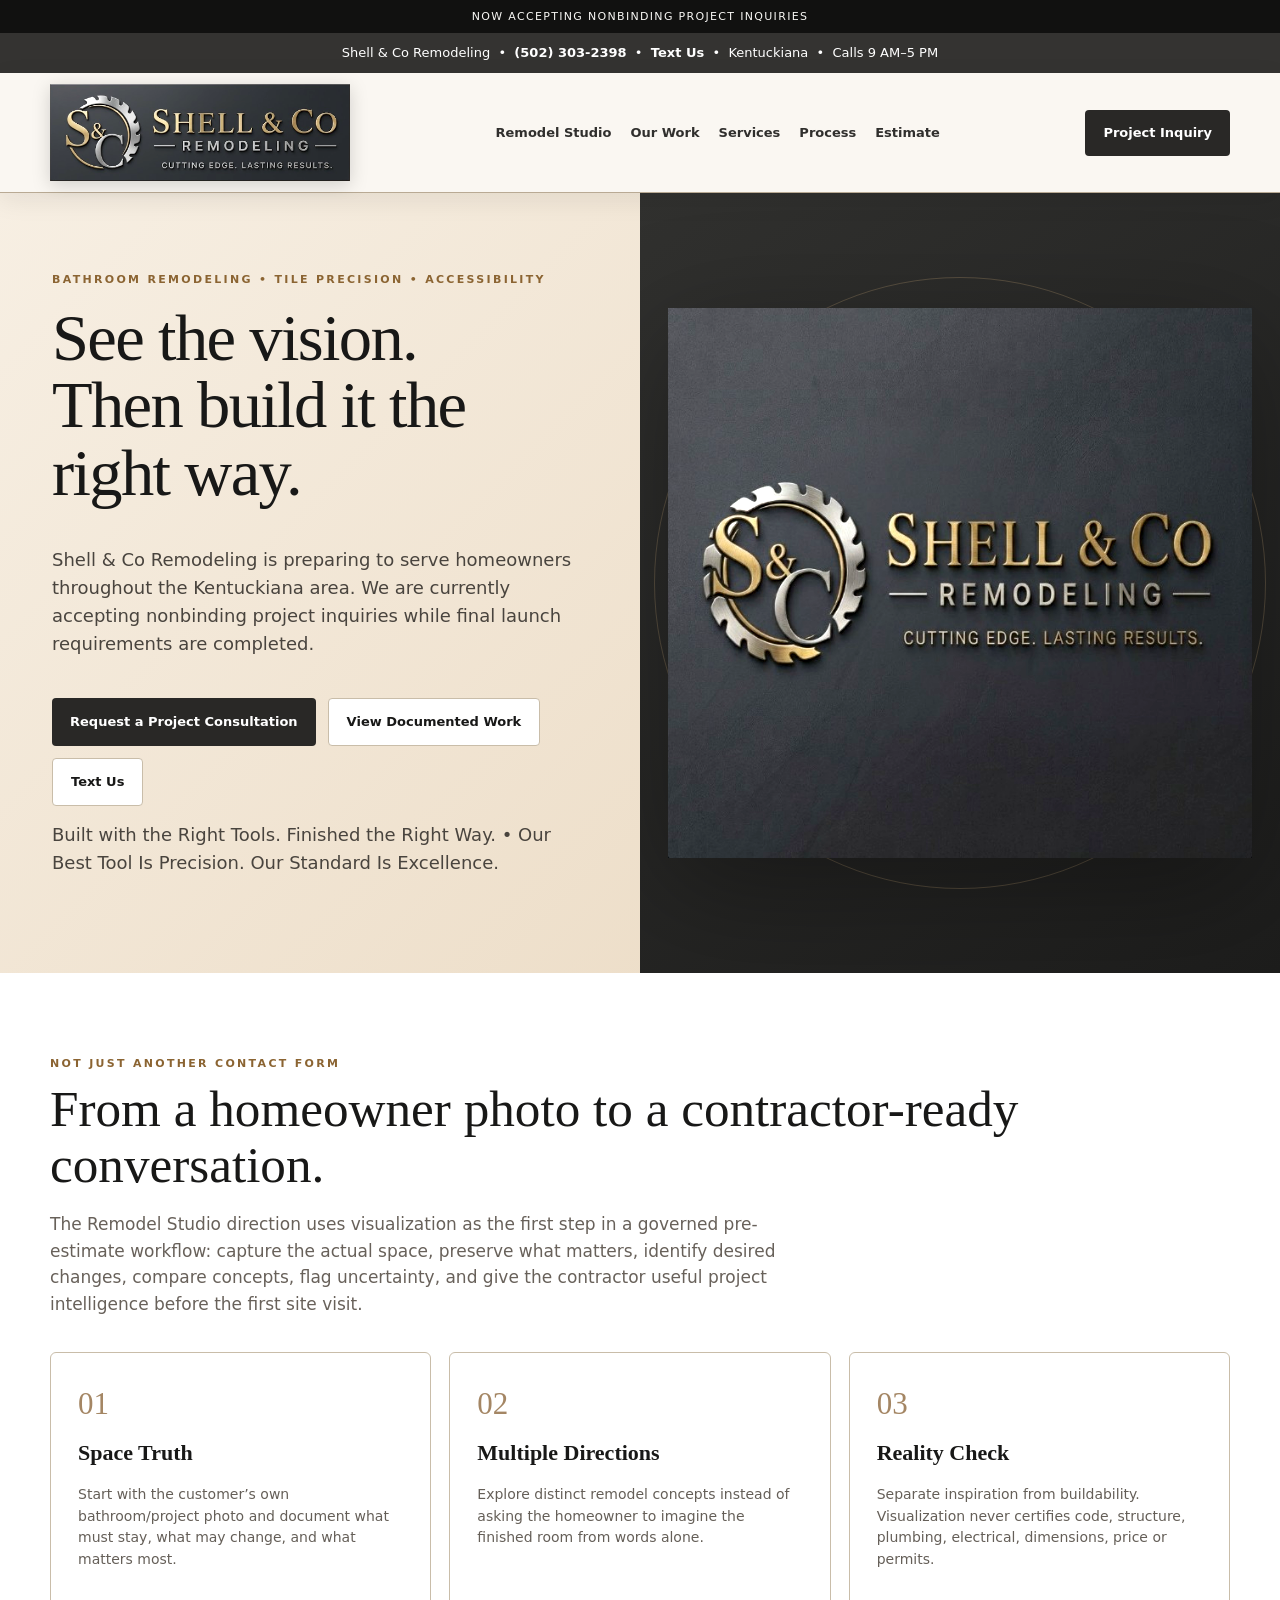
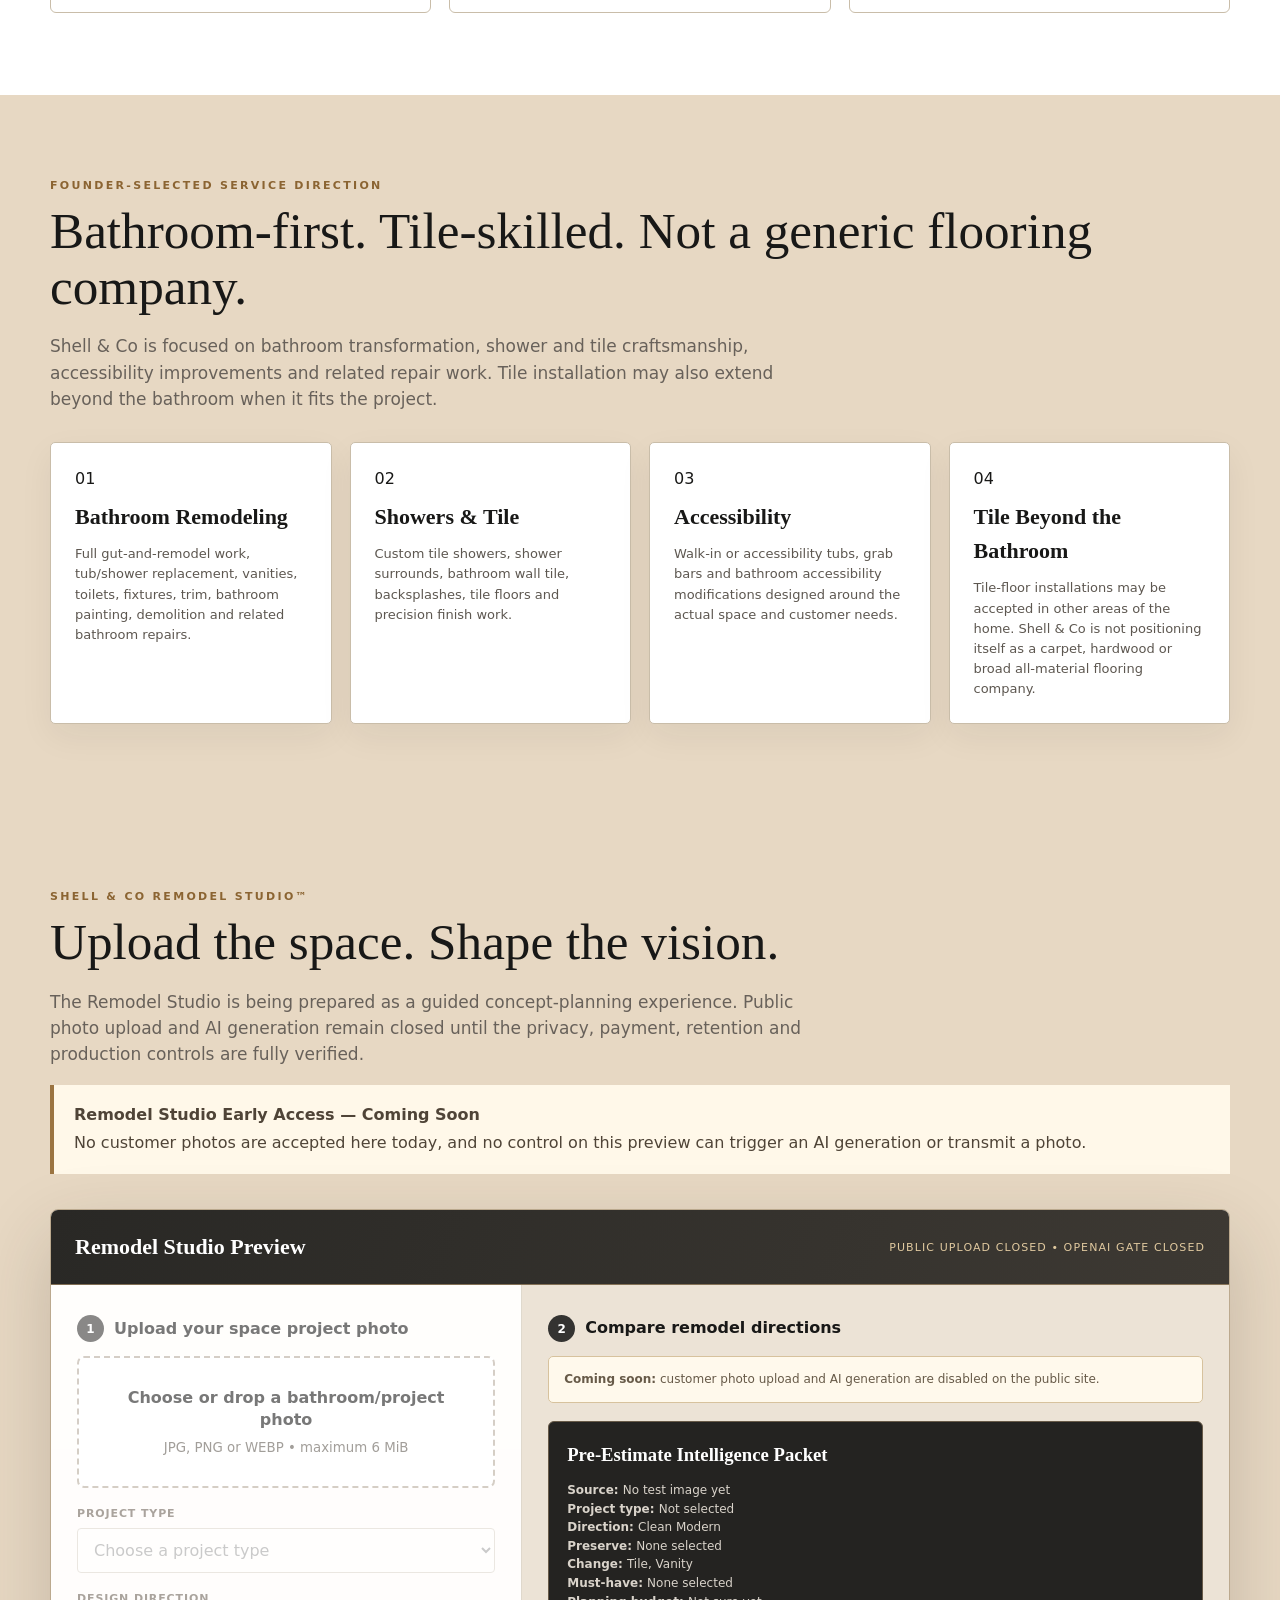
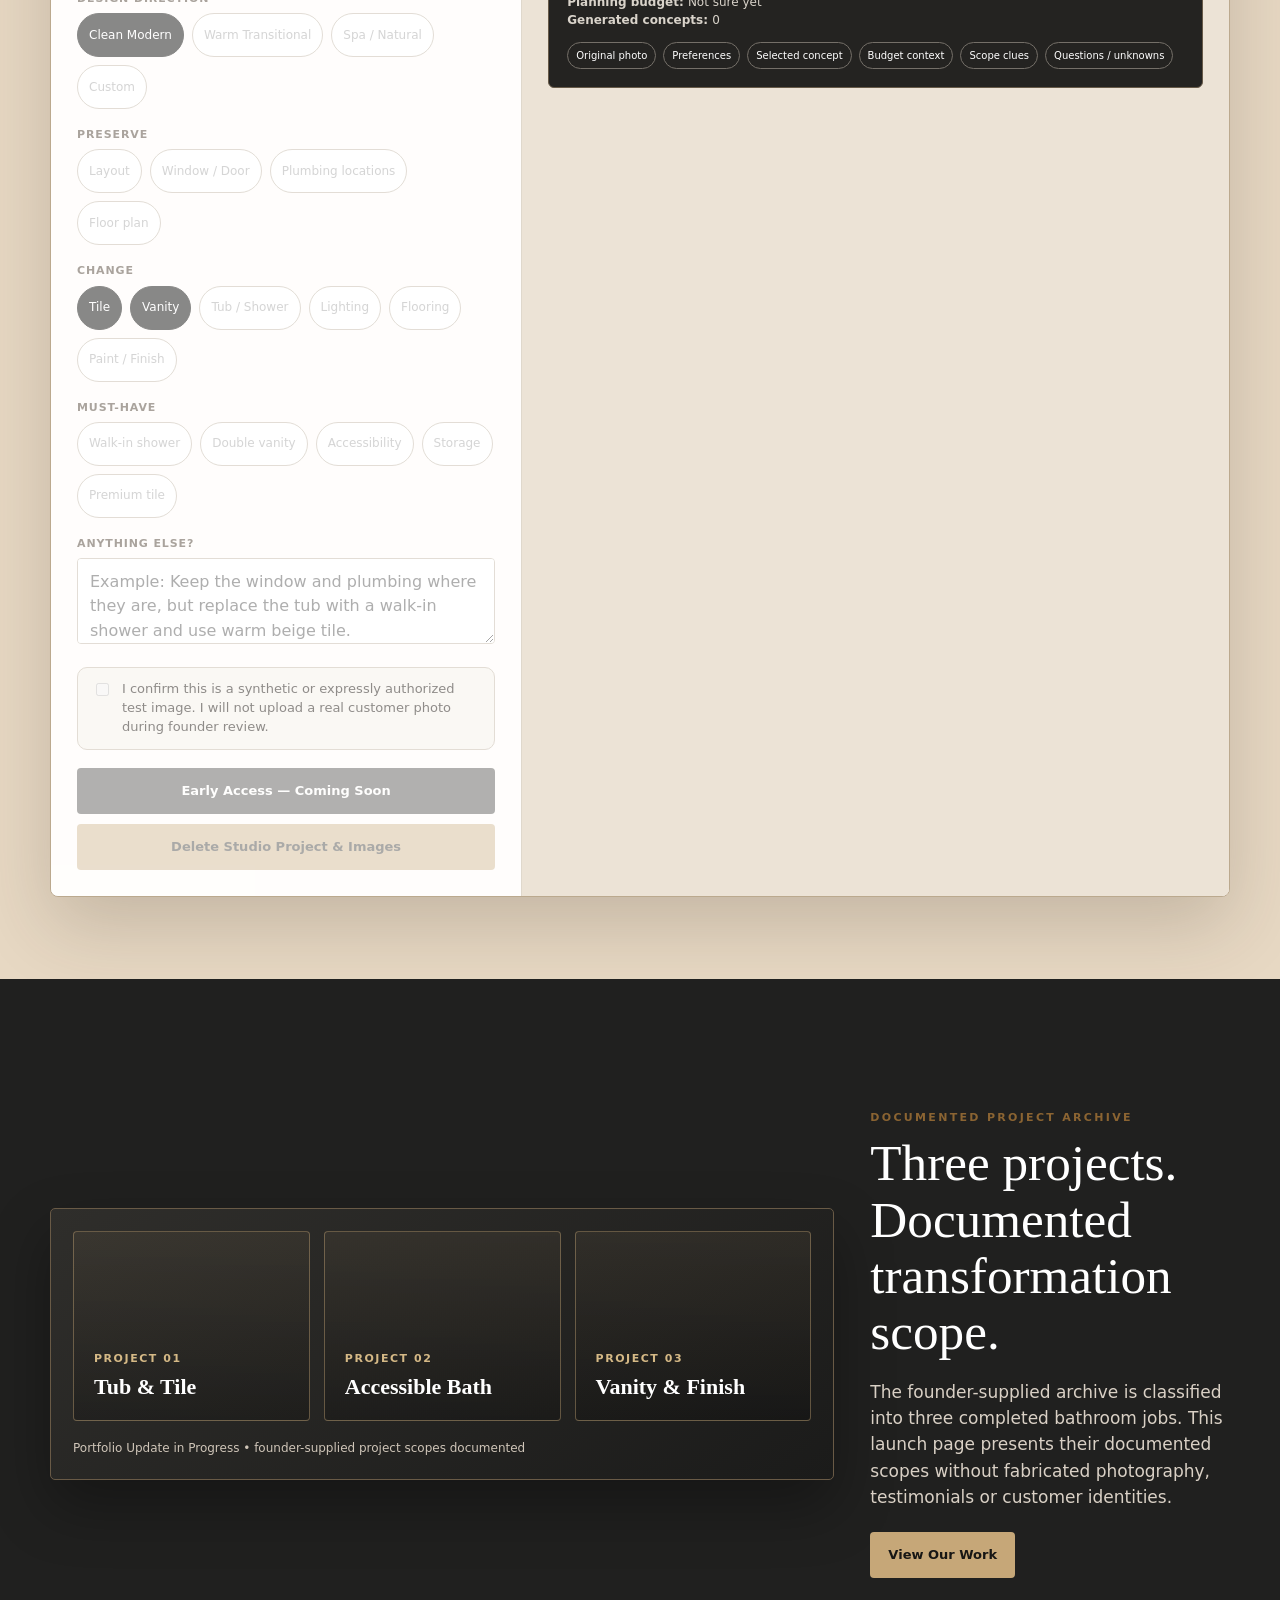
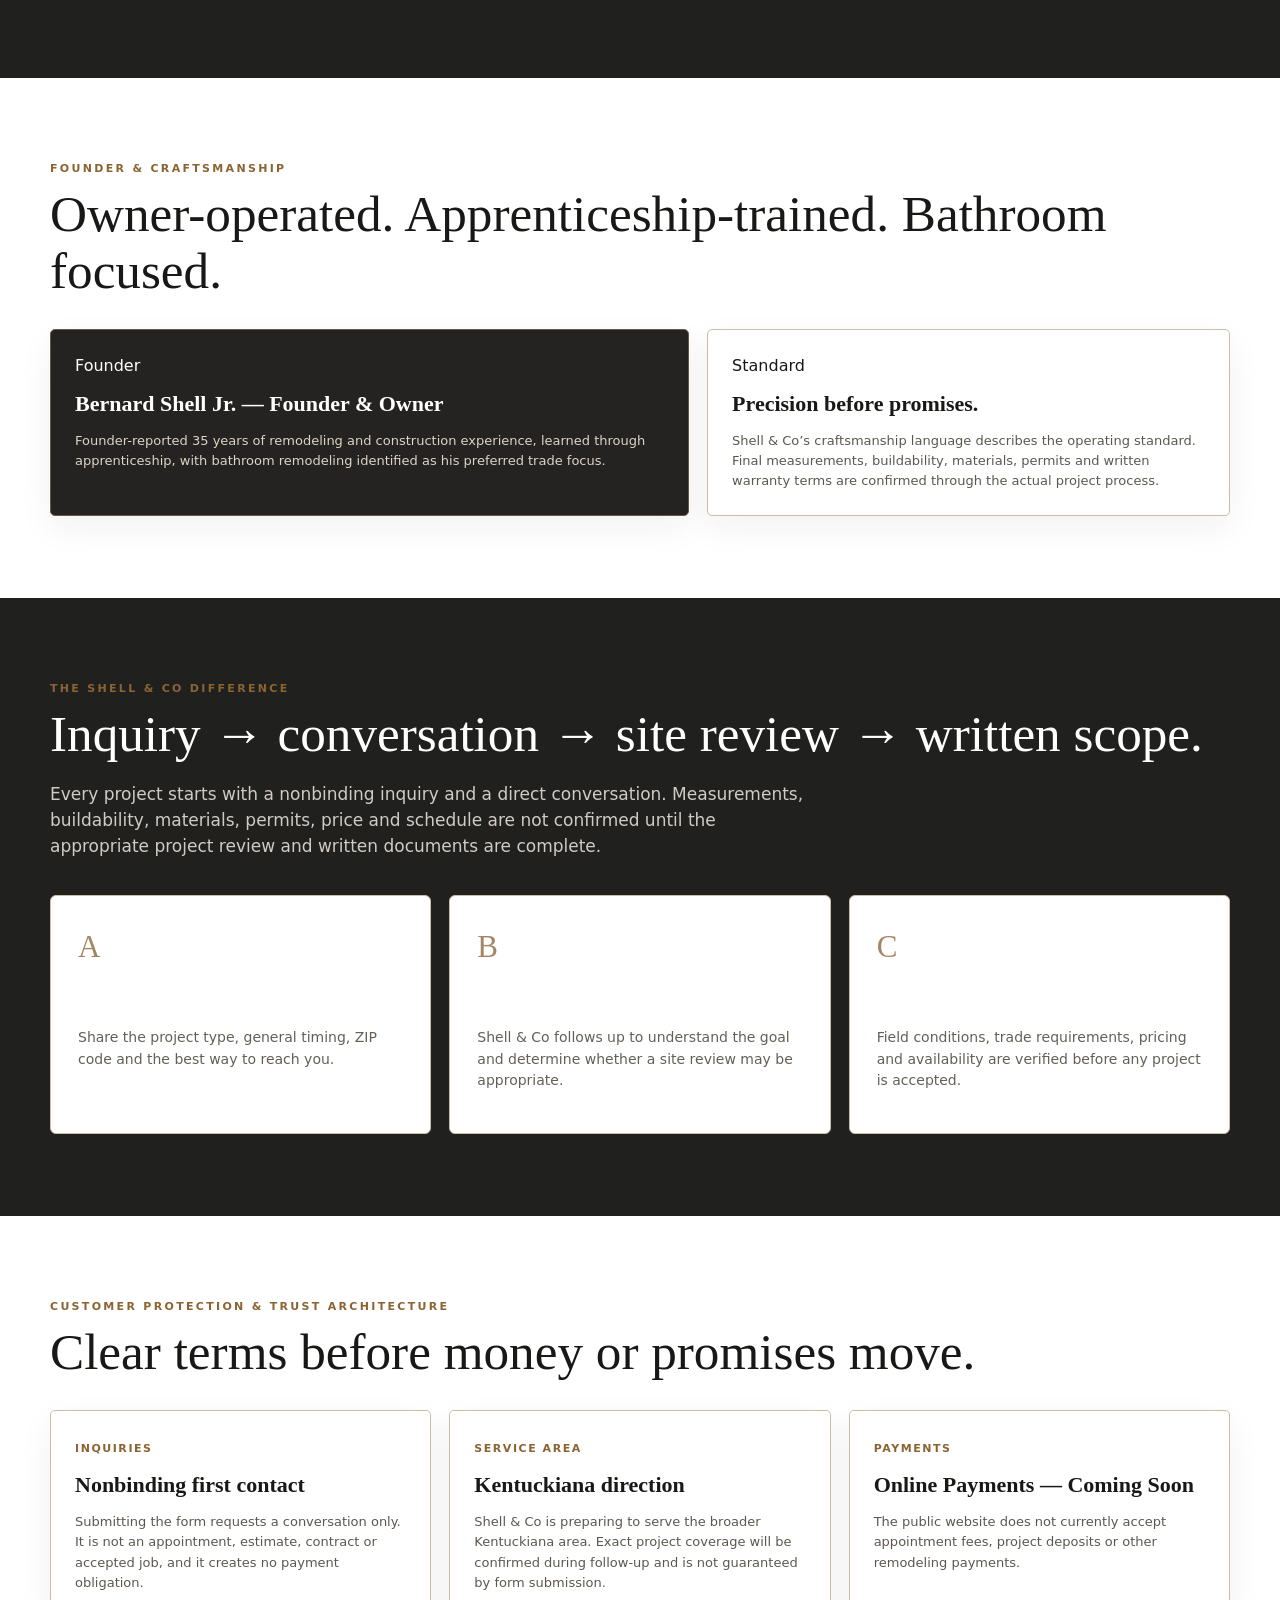
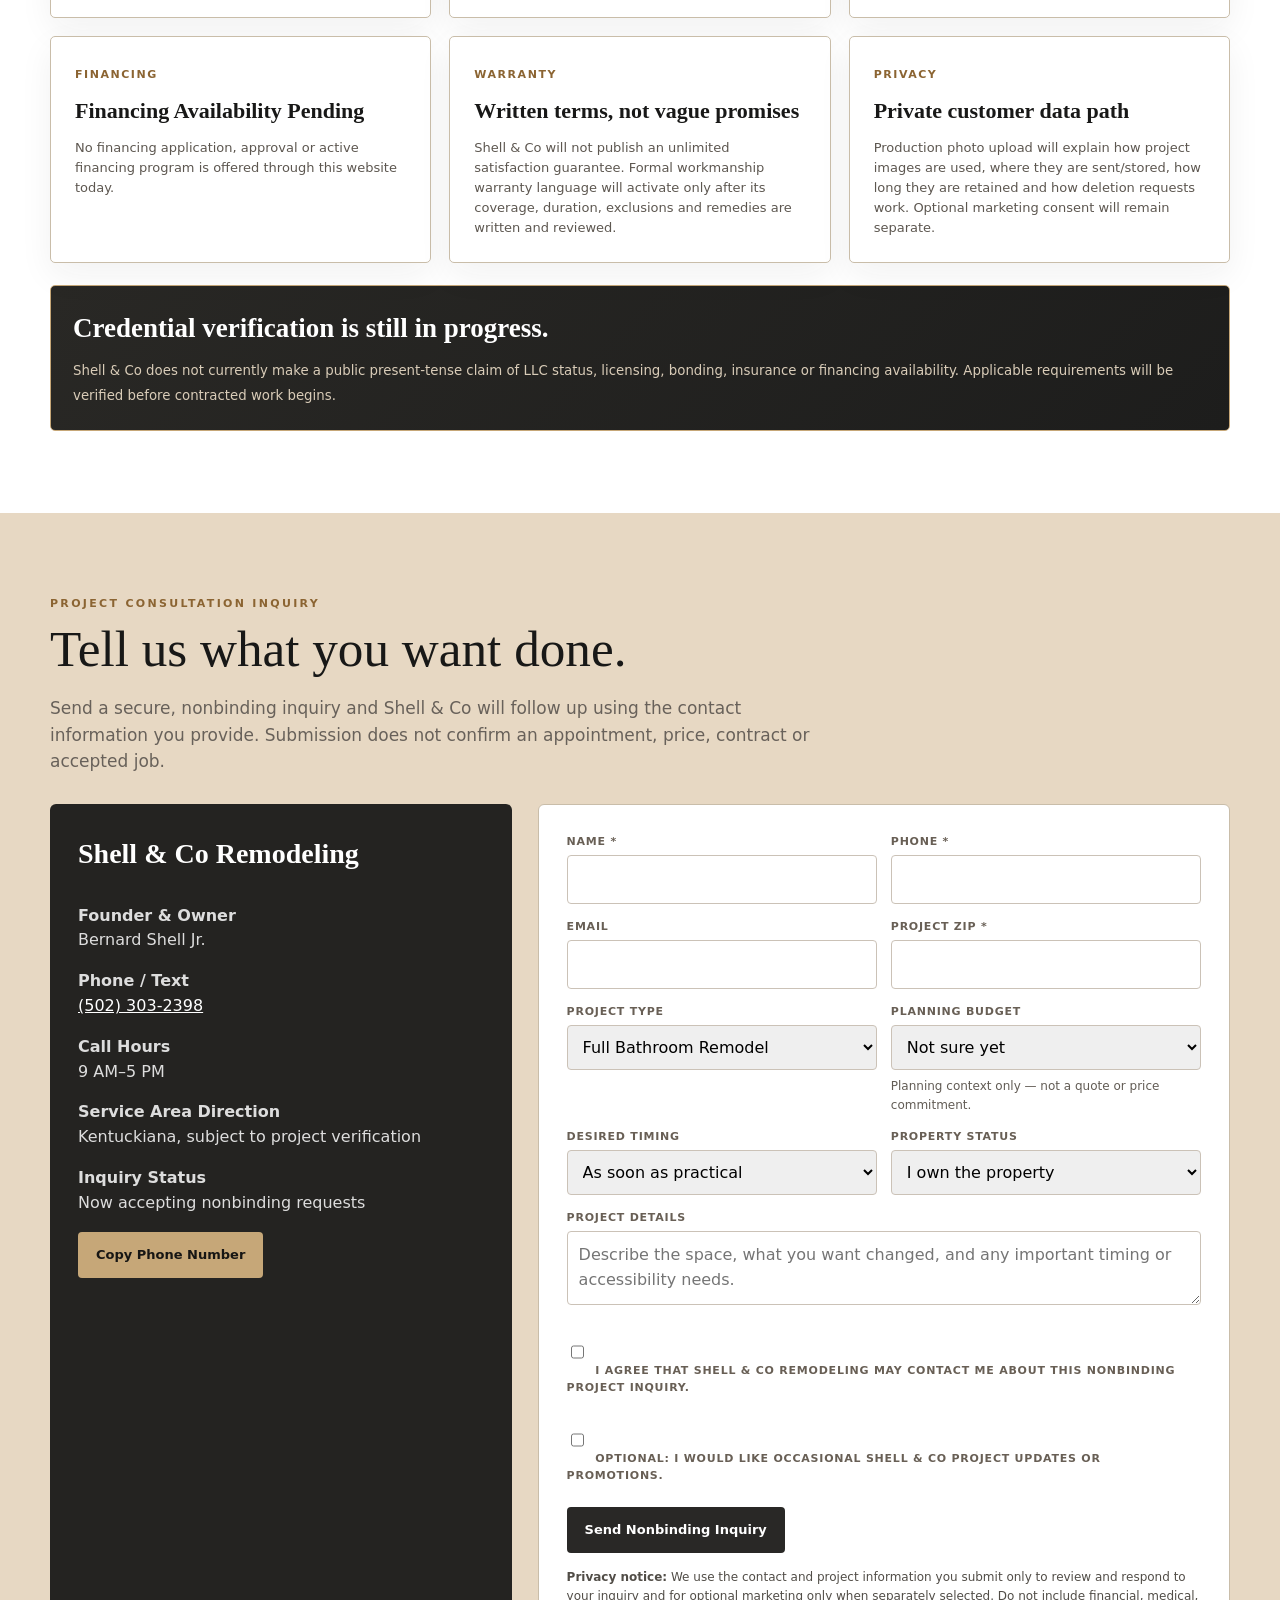
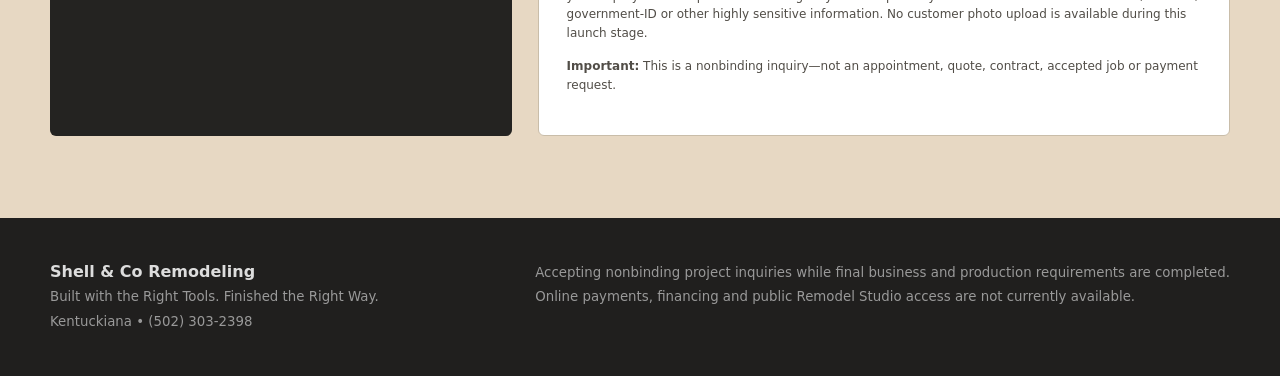
==== index.html @ 6a85eb8f "feat(brand): install founder-approved hero logo" ====
<!doctype html>
<html lang="en">
<head>
<meta charset="utf-8">
<meta name="viewport" content="width=device-width,initial-scale=1">
<title>Shell & Co Remodeling — Bathroom Remodeling, Tile & Remodel Studio</title>
<meta name="description" content="Shell & Co Remodeling is preparing to serve Kentuckiana homeowners with bathroom remodeling, showers, tile, accessibility improvements, flooring and related remodeling. Submit a nonbinding project inquiry.">
<meta name="robots" content="index,follow">
<link rel="apple-touch-icon" sizes="180x180" href="assets/brand/apple-touch-icon.png">
<link rel="icon" type="image/png" sizes="32x32" href="assets/brand/favicon-32x32.png">
<link rel="icon" type="image/png" sizes="16x16" href="assets/brand/favicon-16x16.png">
<link rel="icon" href="assets/brand/favicon.ico">
<link rel="manifest" href="site.webmanifest">
<meta name="theme-color" content="#343331">
<link rel="stylesheet" href="assets/styles.css">
<link rel="stylesheet" href="assets/qa-fixes.css?v=20260819-1">
<style>
.service-grid,.policy-grid,.proof-preview-grid,.founder-grid{display:grid;grid-template-columns:repeat(4,1fr);gap:18px;margin-top:30px}
.service-card,.policy-card,.proof-card,.founder-card{background:#fff;border:1px solid #c9bda9;border-radius:5px;padding:24px;box-shadow:0 12px 34px rgba(38,33,28,.06)}
.service-card h3,.policy-card h3,.proof-card h3,.founder-card h3{font-family:Georgia,"Times New Roman",serif;font-size:22px;margin:8px 0 10px}
.service-card p,.policy-card p,.proof-card p,.founder-card p{font-size:13px;color:#5d5750;margin:0}
.proof-preview{background:#20201f;color:#fff}
.proof-preview-grid{grid-template-columns:1.35fr .65fr;align-items:center}
.project-archive-board{display:grid;grid-template-columns:repeat(3,1fr);gap:14px;padding:22px;border-radius:5px;border:1px solid #695a46;background:linear-gradient(145deg,#2f2e2b,#1b1b1a);box-shadow:0 26px 60px rgba(0,0,0,.32)}
.archive-project{min-height:190px;display:flex;flex-direction:column;justify-content:flex-end;padding:20px;border:1px solid rgba(198,167,120,.42);border-radius:4px;background:linear-gradient(180deg,rgba(198,167,120,.08),rgba(0,0,0,.18))}
.archive-project span{font-size:11px;font-weight:800;letter-spacing:.14em;text-transform:uppercase;color:#d5b986}
.archive-project strong{font-family:Georgia,"Times New Roman",serif;font-size:22px;line-height:1.12;margin-top:8px}
.archive-status{grid-column:1/-1;margin:0;padding-top:4px;color:#cfc5b8;font-size:12px;line-height:1.5}
.proof-copy{padding:18px 0 18px 18px}
.proof-copy .lead{color:#d9d0c5}
.founder-grid{grid-template-columns:1.1fr .9fr}
.founder-card.dark-card{background:#242321;color:#fff;border-color:#665944}
.founder-card.dark-card p{color:#ddd3c6}
.policy-grid{grid-template-columns:repeat(3,1fr)}
.policy-card .policy-kicker{font-size:11px;text-transform:uppercase;letter-spacing:.14em;color:#8b6432;font-weight:800}
.launch-standard{border:1px solid #c6a778;background:linear-gradient(135deg,#292825,#1d1d1c);color:#fff;padding:22px;border-radius:5px;margin-top:22px}
.launch-standard strong{display:block;font-family:Georgia,"Times New Roman",serif;font-size:27px;margin-bottom:8px}
.launch-standard small{color:#d9ccb8}
.form-help{font-size:12px;color:#625c55;margin-top:7px;line-height:1.55}
.mobile-contact-dock{display:none}
.launch-notice{margin:0 0 24px;padding:18px 20px;border-left:4px solid #9b7441;background:#fff8e9;color:#4f4437}
.launch-notice strong{display:block;margin-bottom:4px}
.studio-shell.public-preview .controls{opacity:.58;pointer-events:none}
.studio-shell.public-preview .dropzone{cursor:not-allowed}
.studio-shell.public-preview .button{cursor:not-allowed}
.honeypot{position:absolute!important;left:-10000px!important;width:1px!important;height:1px!important;overflow:hidden!important}
.button[disabled]{opacity:.65;cursor:not-allowed;transform:none}
.mobile-menu{display:none;position:relative;margin-left:auto}
.mobile-menu summary{list-style:none;cursor:pointer;border:1px solid #9b7441;border-radius:4px;padding:10px 13px;font-size:12px;font-weight:800;text-transform:uppercase;letter-spacing:.07em}
.mobile-menu summary::-webkit-details-marker{display:none}
.mobile-menu nav{position:absolute;right:0;top:calc(100% + 10px);z-index:100;width:220px;display:grid;background:#fff;border:1px solid #b9aa94;border-radius:5px;box-shadow:0 16px 36px rgba(30,28,25,.18);padding:8px}
.mobile-menu nav a{text-decoration:none;padding:11px 12px;border-bottom:1px solid #e3dbd0;font-size:13px;font-weight:700}
.mobile-menu nav a:last-child{border-bottom:0;background:#292826;color:#fff}
@media(max-width:980px){.service-grid{grid-template-columns:repeat(2,1fr)}.policy-grid{grid-template-columns:1fr}.proof-preview-grid,.founder-grid{grid-template-columns:1fr}.proof-copy{padding-left:0}}
@media(max-width:920px){.mobile-menu{display:block}}
@media(max-width:560px){.service-grid,.project-archive-board{grid-template-columns:1fr}.archive-project{min-height:130px}.mobile-contact-dock{position:fixed;z-index:1000;display:grid;grid-template-columns:repeat(3,1fr);left:0;right:0;bottom:0;background:#181817;border-top:1px solid #c6a778;padding:7px}.mobile-contact-dock a{color:#fff;text-decoration:none;text-align:center;font-size:11px;font-weight:800;text-transform:uppercase;letter-spacing:.08em;padding:11px 5px;border-right:1px solid #4d4943}.mobile-contact-dock a:last-child{border-right:0;background:#c6a778;color:#181817}.footer{padding-bottom:78px}}
</style>
</head>
<body>
<div class="prototype-bar">Now Accepting Nonbinding Project Inquiries</div>
<div class="contact-bar">Shell &amp; Co Remodeling &nbsp;•&nbsp; <a href="tel:+15023032398">(502) 303-2398</a> &nbsp;•&nbsp; <a href="sms:+15023032398">Text Us</a> &nbsp;•&nbsp; Kentuckiana &nbsp;•&nbsp; Calls 9 AM–5 PM</div>
<header class="site-header"><div class="wrap nav">
<a class="brand" href="#top"><img class="brand-logo brand-logo-horizontal" src="assets/brand/shellco-nav-header.png" alt="Shell & Co Remodeling — Cutting Edge. Lasting Results."></a>
<nav class="nav-links" aria-label="Primary"><a href="#studio">Remodel Studio</a><a href="our-work.html">Our Work</a><a href="#services">Services</a><a href="#process">Process</a><a href="#estimate">Estimate</a></nav>
<details class="mobile-menu"><summary>Menu</summary><nav aria-label="Mobile primary"><a href="#services">Services</a><a href="our-work.html">Our Work</a><a href="#process">Process</a><a href="#studio">Studio — Coming Soon</a><a href="#estimate">Project Inquiry</a></nav></details>
<a class="button" href="#estimate">Project Inquiry</a>
</div></header>
<main id="top">
<section class="hero"><div class="hero-copy">
<div class="eyebrow">Bathroom Remodeling • Tile Precision • Accessibility</div>
<h1>See the vision.<br>Then build it the right way.</h1>
<p>Shell &amp; Co Remodeling is preparing to serve homeowners throughout the Kentuckiana area. We are currently accepting nonbinding project inquiries while final launch requirements are completed.</p>
<div class="hero-actions"><a class="button" href="#estimate">Request a Project Consultation</a><a class="button light" href="our-work.html">View Documented Work</a><a class="button light" href="sms:+15023032398">Text Us</a></div>
<p class="research-note">Built with the Right Tools. Finished the Right Way. • Our Best Tool Is Precision. Our Standard Is Excellence.</p>
</div><div class="hero-visual" aria-hidden="true"><img class="hero-brand-mark" src="assets/brand/shellco-hero-logo.jpg" alt=""></div></section>

<section class="section white" id="difference"><div class="wrap">
<div class="eyebrow">Not Just Another Contact Form</div><h2>From a homeowner photo to a contractor-ready conversation.</h2>
<p class="lead">The Remodel Studio direction uses visualization as the first step in a governed pre-estimate workflow: capture the actual space, preserve what matters, identify desired changes, compare concepts, flag uncertainty, and give the contractor useful project intelligence before the first site visit.</p>
<div class="feature-grid">
<article class="feature"><span class="num">01</span><h3>Space Truth</h3><p>Start with the customer’s own bathroom/project photo and document what must stay, what may change, and what matters most.</p></article>
<article class="feature"><span class="num">02</span><h3>Multiple Directions</h3><p>Explore distinct remodel concepts instead of asking the homeowner to imagine the finished room from words alone.</p></article>
<article class="feature"><span class="num">03</span><h3>Reality Check</h3><p>Separate inspiration from buildability. Visualization never certifies code, structure, plumbing, electrical, dimensions, price or permits.</p></article>
</div>
</div></section>

<section class="section sand" id="services"><div class="wrap">
<div class="eyebrow">Founder-Selected Service Direction</div><h2>Bathroom-first. Tile-skilled. Not a generic flooring company.</h2>
<p class="lead">Shell &amp; Co is focused on bathroom transformation, shower and tile craftsmanship, accessibility improvements and related repair work. Tile installation may also extend beyond the bathroom when it fits the project.</p>
<div class="service-grid">
<article class="service-card"><span class="num">01</span><h3>Bathroom Remodeling</h3><p>Full gut-and-remodel work, tub/shower replacement, vanities, toilets, fixtures, trim, bathroom painting, demolition and related bathroom repairs.</p></article>
<article class="service-card"><span class="num">02</span><h3>Showers &amp; Tile</h3><p>Custom tile showers, shower surrounds, bathroom wall tile, backsplashes, tile floors and precision finish work.</p></article>
<article class="service-card"><span class="num">03</span><h3>Accessibility</h3><p>Walk-in or accessibility tubs, grab bars and bathroom accessibility modifications designed around the actual space and customer needs.</p></article>
<article class="service-card"><span class="num">04</span><h3>Tile Beyond the Bathroom</h3><p>Tile-floor installations may be accepted in other areas of the home. Shell &amp; Co is not positioning itself as a carpet, hardwood or broad all-material flooring company.</p></article>
</div>
</div></section>

<section class="section sand" id="studio"><div class="wrap">
<div class="eyebrow">Shell &amp; Co Remodel Studio™</div><h2>Upload the space. Shape the vision.</h2>
<p class="lead">The Remodel Studio is being prepared as a guided concept-planning experience. Public photo upload and AI generation remain closed until the privacy, payment, retention and production controls are fully verified.</p>
<div class="launch-notice"><strong>Remodel Studio Early Access — Coming Soon</strong>No customer photos are accepted here today, and no control on this preview can trigger an AI generation or transmit a photo.</div>
<div class="studio-shell public-preview" aria-label="Remodel Studio coming-soon preview">
<div class="studio-head"><strong>Remodel Studio Preview</strong><span>Public upload closed • OpenAI gate closed</span></div>
<div class="studio-grid">
<div class="controls">
<div class="studio-upload-step">
<div class="step-label"><i>1</i><span>Upload your space project photo</span></div>
<label class="dropzone" id="dropzone" for="spacePhoto">
<strong>Choose or drop a bathroom/project photo</strong>
<small id="photoLabel">JPG, PNG or WEBP • maximum 6 MiB</small>
<input id="spacePhoto" type="file" accept="image/jpeg,image/png,image/webp">
<img class="preview-image" id="photoPreview" alt="Customer uploaded room preview">
</label>
</div>
<div class="field"><label for="roomType">Project type</label><select id="roomType"><option value="">Choose a project type</option><option>Full Bathroom Remodel</option><option>Shower / Tub Area</option><option>Accessible Bathroom</option><option>Bathroom Tile / Finish Work</option><option>Tile Flooring Outside Bathroom</option></select></div>
<div class="field"><label>Design direction</label><div class="chips"><button type="button" class="chip active" data-style="Clean Modern">Clean Modern</button><button type="button" class="chip" data-style="Warm Transitional">Warm Transitional</button><button type="button" class="chip" data-style="Spa / Natural">Spa / Natural</button><button type="button" class="chip" data-style="Custom">Custom</button></div></div>
<div class="field"><label>Preserve</label><div class="chips"><button type="button" class="chip" data-group="preserve" data-value="Layout">Layout</button><button type="button" class="chip" data-group="preserve" data-value="Window / Door">Window / Door</button><button type="button" class="chip" data-group="preserve" data-value="Plumbing locations">Plumbing locations</button><button type="button" class="chip" data-group="preserve" data-value="Floor plan">Floor plan</button></div></div>
<div class="field"><label>Change</label><div class="chips"><button type="button" class="chip active" data-group="change" data-value="Tile">Tile</button><button type="button" class="chip active" data-group="change" data-value="Vanity">Vanity</button><button type="button" class="chip" data-group="change" data-value="Tub / Shower">Tub / Shower</button><button type="button" class="chip" data-group="change" data-value="Lighting">Lighting</button><button type="button" class="chip" data-group="change" data-value="Flooring">Flooring</button><button type="button" class="chip" data-group="change" data-value="Paint / Finish">Paint / Finish</button></div></div>
<div class="field"><label>Must-have</label><div class="chips"><button type="button" class="chip" data-group="must" data-value="Walk-in shower">Walk-in shower</button><button type="button" class="chip" data-group="must" data-value="Double vanity">Double vanity</button><button type="button" class="chip" data-group="must" data-value="Accessibility">Accessibility</button><button type="button" class="chip" data-group="must" data-value="Storage">Storage</button><button type="button" class="chip" data-group="must" data-value="Premium tile">Premium tile</button></div></div>
<div class="field"><label for="vision">Anything else?</label><textarea id="vision" placeholder="Example: Keep the window and plumbing where they are, but replace the tub with a walk-in shower and use warm beige tile."></textarea></div>
<label class="studio-consent"><input id="syntheticConsent" type="checkbox"> <span>I confirm this is a synthetic or expressly authorized test image. I will not upload a real customer photo during founder review.</span></label>
<button class="button" id="generateBtn" type="button" style="width:100%;margin-top:18px" disabled>Early Access — Coming Soon</button>
<button class="button beige" id="deleteStudioBtn" type="button" style="width:100%;margin-top:10px" hidden>Delete Studio Project &amp; Images</button>
</div>
<div class="output">
<div class="step-label"><i>2</i> Compare remodel directions</div>
<div class="notice" id="generationStatus" role="status" aria-live="polite"><strong>Coming soon:</strong> customer photo upload and AI generation are disabled on the public site.</div>
<div id="concepts" hidden>
<div class="concept-grid">
<article class="concept" data-name="Concept A — Clean Modern"><button class="concept-select" type="button">Select</button><div class="concept-art"><span>Concept A — waiting</span></div><div class="concept-copy"><strong>Clean Modern</strong><p>High-contrast fixtures, clean geometry, simplified surfaces.</p></div></article>
<article class="concept" data-name="Concept B — Warm Transitional"><button class="concept-select" type="button">Select</button><div class="concept-art" style="background:linear-gradient(145deg,#b8a58d,#f6f0e6 48%,#77716b)"><span>Concept B — waiting</span></div><div class="concept-copy"><strong>Warm Transitional</strong><p>Balanced traditional and modern details with warmer finishes.</p></div></article>
<article class="concept" data-name="Concept C — Spa Natural"><button class="concept-select" type="button">Select</button><div class="concept-art" style="background:linear-gradient(145deg,#96a092,#e9e3d7 48%,#a88f70)"><span>Concept C — waiting</span></div><div class="concept-copy"><strong>Spa / Natural</strong><p>Soft neutrals, organic textures and a calmer visual direction.</p></div></article>
<article class="concept" data-name="Concept D — Custom Direction"><button class="concept-select" type="button">Select</button><div class="concept-art" style="background:linear-gradient(145deg,#9a9892,#e2d2bd 48%,#4b4946)"><span>Concept D — waiting</span></div><div class="concept-copy"><strong>Custom Direction</strong><p>Compiled from the homeowner’s written goals and must-have selections.</p></div></article>
</div></div>
<div class="packet"><h3>Pre-Estimate Intelligence Packet</h3><p id="packetText"></p><div class="packet-tags"><span>Original photo</span><span>Preferences</span><span>Selected concept</span><span>Budget context</span><span>Scope clues</span><span>Questions / unknowns</span></div></div>
<div id="reviewPanel" hidden><div class="step-label" style="margin-top:20px"><i>3</i> Contractor buildability review</div><p style="font-size:13px;color:#625c55">The selected concept is routed for human technical review. It remains conceptual and never becomes a construction promise, quote, permit approval or final design.</p><div class="review-status"><span class="status green">GREEN — appears feasible pending field verification</span><span class="status yellow">YELLOW — needs measurement / trade / code review</span><span class="status red">RED — likely impractical as shown</span></div></div>
</div></div></div>
</div></section>

<section class="section proof-preview"><div class="wrap"><div class="proof-preview-grid"><div class="project-archive-board" aria-label="Three documented bathroom remodeling projects"><article class="archive-project"><span>Project 01</span><strong>Tub &amp; Tile</strong></article><article class="archive-project"><span>Project 02</span><strong>Accessible Bath</strong></article><article class="archive-project"><span>Project 03</span><strong>Vanity &amp; Finish</strong></article><p class="archive-status">Portfolio Update in Progress • founder-supplied project scopes documented</p></div><div class="proof-copy"><div class="eyebrow">Documented Project Archive</div><h2>Three projects. Documented transformation scope.</h2><p class="lead">The founder-supplied archive is classified into three completed bathroom jobs. This launch page presents their documented scopes without fabricated photography, testimonials or customer identities.</p><div class="hero-actions"><a class="button beige" href="our-work.html">View Our Work</a></div></div></div></div></section>

<section class="section white"><div class="wrap"><div class="eyebrow">Founder & Craftsmanship</div><h2>Owner-operated. Apprenticeship-trained. Bathroom focused.</h2><div class="founder-grid"><article class="founder-card dark-card"><span class="num">Founder</span><h3>Bernard Shell Jr. — Founder &amp; Owner</h3><p>Founder-reported 35 years of remodeling and construction experience, learned through apprenticeship, with bathroom remodeling identified as his preferred trade focus.</p></article><article class="founder-card"><span class="num">Standard</span><h3>Precision before promises.</h3><p>Shell &amp; Co’s craftsmanship language describes the operating standard. Final measurements, buildability, materials, permits and written warranty terms are confirmed through the actual project process.</p></article></div></div></section>

<section class="section dark" id="process"><div class="wrap"><div class="eyebrow">The Shell & Co Difference</div><h2>Inquiry → conversation → site review → written scope.</h2><p class="lead">Every project starts with a nonbinding inquiry and a direct conversation. Measurements, buildability, materials, permits, price and schedule are not confirmed until the appropriate project review and written documents are complete.</p><div class="feature-grid"><article class="feature"><span class="num">A</span><h3>Tell us what you need</h3><p>Share the project type, general timing, ZIP code and the best way to reach you.</p></article><article class="feature"><span class="num">B</span><h3>Discuss the space</h3><p>Shell &amp; Co follows up to understand the goal and determine whether a site review may be appropriate.</p></article><article class="feature"><span class="num">C</span><h3>Verify before promising</h3><p>Field conditions, trade requirements, pricing and availability are verified before any project is accepted.</p></article></div></div></section>

<section class="section white"><div class="wrap"><div class="eyebrow">Customer Protection & Trust Architecture</div><h2>Clear terms before money or promises move.</h2><div class="policy-grid">
<article class="policy-card"><span class="policy-kicker">Inquiries</span><h3>Nonbinding first contact</h3><p>Submitting the form requests a conversation only. It is not an appointment, estimate, contract or accepted job, and it creates no payment obligation.</p></article>
<article class="policy-card"><span class="policy-kicker">Service Area</span><h3>Kentuckiana direction</h3><p>Shell &amp; Co is preparing to serve the broader Kentuckiana area. Exact project coverage will be confirmed during follow-up and is not guaranteed by form submission.</p></article>
<article class="policy-card"><span class="policy-kicker">Payments</span><h3>Online Payments — Coming Soon</h3><p>The public website does not currently accept appointment fees, project deposits or other remodeling payments.</p></article>
<article class="policy-card"><span class="policy-kicker">Financing</span><h3>Financing Availability Pending</h3><p>No financing application, approval or active financing program is offered through this website today.</p></article>
<article class="policy-card"><span class="policy-kicker">Warranty</span><h3>Written terms, not vague promises</h3><p>Shell &amp; Co will not publish an unlimited satisfaction guarantee. Formal workmanship warranty language will activate only after its coverage, duration, exclusions and remedies are written and reviewed.</p></article>
<article class="policy-card"><span class="policy-kicker">Privacy</span><h3>Private customer data path</h3><p>Production photo upload will explain how project images are used, where they are sent/stored, how long they are retained and how deletion requests work. Optional marketing consent will remain separate.</p></article>
</div>
<div class="launch-standard"><strong>Credential verification is still in progress.</strong><small>Shell &amp; Co does not currently make a public present-tense claim of LLC status, licensing, bonding, insurance or financing availability. Applicable requirements will be verified before contracted work begins.</small></div>
</div></section>

<section class="section sand" id="estimate"><div class="wrap"><div class="eyebrow">Project Consultation Inquiry</div><h2>Tell us what you want done.</h2><p class="lead">Send a secure, nonbinding inquiry and Shell &amp; Co will follow up using the contact information you provide. Submission does not confirm an appointment, price, contract or accepted job.</p><div class="estimate"><aside class="contact-card"><h3>Shell &amp; Co Remodeling</h3><p><strong>Founder &amp; Owner</strong><br>Bernard Shell Jr.</p><p><strong>Phone / Text</strong><br><a href="tel:+15023032398">(502) 303-2398</a></p><p><strong>Call Hours</strong><br>9 AM–5 PM</p><p><strong>Service Area Direction</strong><br>Kentuckiana, subject to project verification</p><p><strong>Inquiry Status</strong><br>Now accepting nonbinding requests</p><p><button class="button beige" id="copyPhone" type="button">Copy Phone Number</button></p></aside>
<form class="form-card" id="estimateForm"><div class="form-grid">
<div><label for="name">Name *</label><input id="name" name="name" required autocomplete="name"></div>
<div><label for="phone">Phone *</label><input id="phone" name="phone" required type="tel" autocomplete="tel"></div>
<div><label for="email">Email</label><input id="email" name="email" type="email" autocomplete="email"></div>
<div><label for="zip">Project ZIP *</label><input id="zip" name="zip" required inputmode="numeric"></div>
<div><label for="projectType">Project type</label><select id="projectType" name="projectType"><option>Full Bathroom Remodel</option><option>Shower / Tub</option><option>Accessibility Upgrade</option><option>Bathroom Tile / Finish Work</option><option>Tile Flooring Outside Bathroom</option><option>Repair / Smaller Bathroom Project</option></select></div>
<div><label for="budget">Planning budget</label><select id="budget" name="budget"><option>Not sure yet</option><option>Under $5,000</option><option>$5,000–$10,000</option><option>$10,000–$20,000</option><option>$20,000–$35,000</option><option>$35,000+</option></select><div class="form-help">Planning context only — not a quote or price commitment.</div></div>
<div><label for="timing">Desired timing</label><select id="timing" name="timing"><option>As soon as practical</option><option>Within 30 days</option><option>1–3 months</option><option>3+ months</option><option>Just planning</option></select></div>
<div><label for="propertyStatus">Property status</label><select id="propertyStatus" name="propertyStatus"><option>I own the property</option><option>I rent and have/will obtain owner authorization</option><option>Other / need to discuss</option></select></div>
<div class="full"><label for="projectMessage">Project details</label><textarea id="projectMessage" name="message" maxlength="2000" placeholder="Describe the space, what you want changed, and any important timing or accessibility needs."></textarea></div>
<div class="honeypot" aria-hidden="true"><label for="website">Leave this field empty</label><input id="website" name="website" tabindex="-1" autocomplete="off"></div>
<input type="hidden" id="formStartedAt" name="startedAt" value="">
<div class="full"><label><input type="checkbox" name="contactConsent" required style="width:auto;margin-right:7px"> I agree that Shell &amp; Co Remodeling may contact me about this nonbinding project inquiry.</label></div>
<div class="full"><label><input type="checkbox" name="marketingConsent" style="width:auto;margin-right:7px"> Optional: I would like occasional Shell &amp; Co project updates or promotions.</label></div>
</div><button class="button" id="estimateSubmit" type="submit" style="margin-top:18px">Send Nonbinding Inquiry</button><p class="research-note"><strong>Privacy notice:</strong> We use the contact and project information you submit only to review and respond to your inquiry and for optional marketing only when separately selected. Do not include financial, medical, government-ID or other highly sensitive information. No customer photo upload is available during this launch stage.</p><p class="research-note"><strong>Important:</strong> This is a nonbinding inquiry—not an appointment, quote, contract, accepted job or payment request.</p><div class="form-result" id="formResult" role="status" aria-live="polite"></div></form></div></div></section>
</main>
<footer class="footer"><div class="wrap footer-grid"><div><strong>Shell &amp; Co Remodeling</strong><br><small>Built with the Right Tools. Finished the Right Way.<br>Kentuckiana • (502) 303-2398</small></div><div><small>Accepting nonbinding project inquiries while final business and production requirements are completed.<br>Online payments, financing and public Remodel Studio access are not currently available.</small></div></div></footer>
<div class="mobile-contact-dock" aria-label="Quick contact"><a href="tel:+15023032398">Call</a><a href="sms:+15023032398">Text</a><a href="#estimate">Estimate</a></div>
<script src="assets/app.js?v=20260819-2"></script>
</body></html>
---- assets/styles.css ----
:root{--ink:#242321;--charcoal:#3d3b39;--charcoal2:#2c2b29;--gray:#74716c;--line:#d8d1c6;--beige:#d9c7af;--sand:#eee6da;--cream:#f7f3ed;--white:#fff;--green:#53735a;--yellow:#a8792d;--red:#99584d;--shadow:0 18px 55px rgba(42,38,33,.12)}*{box-sizing:border-box}html{scroll-behavior:smooth}body{margin:0;font-family:Inter,ui-sans-serif,system-ui,-apple-system,BlinkMacSystemFont,"Segoe UI",sans-serif;color:var(--ink);background:var(--cream);line-height:1.55}button,input,select,textarea{font:inherit}a{color:inherit}.wrap{width:min(1180px,calc(100% - 36px));margin:auto}.prototype-bar{background:#181817;color:#eee;padding:8px 18px;text-align:center;font-size:11px;letter-spacing:.12em;text-transform:uppercase}.contact-bar{background:var(--charcoal);color:#fff;padding:10px 18px;text-align:center;font-size:13px}.contact-bar a{color:#fff;font-weight:750;text-decoration:none}.site-header{position:sticky;top:0;z-index:50;background:rgba(247,243,237,.96);backdrop-filter:blur(12px);border-bottom:1px solid var(--line)}.nav{display:flex;align-items:center;justify-content:space-between;gap:24px;padding:13px 0}.brand{display:flex;align-items:center;gap:13px;text-decoration:none}.brand-logo{display:block;object-fit:contain}.brand-logo-horizontal{width:min(320px,34vw);height:auto;background:transparent;border-radius:0}.brand-copy strong{display:block;font-family:Georgia,"Times New Roman",serif;font-size:20px;letter-spacing:.02em}.brand-copy span{display:block;color:#776d61;font-size:9px;letter-spacing:.18em;text-transform:uppercase}.nav-links{display:flex;align-items:center;gap:24px}.nav-links a{text-decoration:none;font-size:13px;font-weight:650;color:#494744}.button{display:inline-flex;align-items:center;justify-content:center;border:0;border-radius:4px;padding:13px 18px;background:var(--charcoal);color:#fff;text-decoration:none;font-weight:800;font-size:13px;cursor:pointer;transition:.2s}.button:hover{transform:translateY(-1px);background:#292826}.button.light{background:#fff;color:var(--ink);border:1px solid var(--line)}.button.beige{background:var(--beige);color:#2a2723}.button.ghost{background:transparent;border:1px solid #8a8176;color:var(--ink)}.hero{display:grid;grid-template-columns:1.05fr .95fr;min-height:650px;background:linear-gradient(130deg,#f8f4ed,#eee4d6)}.hero-copy{display:flex;flex-direction:column;justify-content:center;padding:78px max(30px,calc((100vw - 1180px)/2)) 78px max(30px,calc((100vw - 1180px)/2))}.eyebrow{font-size:11px;letter-spacing:.21em;text-transform:uppercase;color:#8f7354;font-weight:850}.hero h1{font-family:Georgia,"Times New Roman",serif;font-size:clamp(47px,5vw,76px);line-height:1.02;margin:15px 0 21px;font-weight:500}.hero p{max-width:650px;color:#5a5550;font-size:18px}.hero-actions{display:flex;gap:12px;flex-wrap:wrap;margin-top:22px}.hero-visual{background:var(--charcoal2);display:grid;place-items:center;padding:50px;position:relative;overflow:hidden}.hero-visual:before,.hero-visual:after{content:"";position:absolute;border:1px solid rgba(217,199,175,.3);border-radius:50%}.hero-visual:before{width:520px;height:520px}.hero-visual:after{width:350px;height:350px}.blade-mark{position:relative;z-index:1;width:min(340px,90%);aspect-ratio:1;border:18px dashed #b9b4ae;border-radius:50%;display:grid;place-items:center;box-shadow:0 0 0 6px #6f6d69 inset}.blade-mark .house{width:60%;height:45%;border-left:7px solid #eee;border-right:7px solid #eee;border-bottom:7px solid #eee;position:relative}.blade-mark .house:before{content:"";position:absolute;width:67%;aspect-ratio:1;left:16%;top:-45%;border-left:7px solid #eee;border-top:7px solid #eee;transform:rotate(45deg)}.blade-mark b{position:absolute;bottom:28px;color:#d9c7af;font-family:Georgia,serif;letter-spacing:.13em;font-size:13px}.section{padding:82px 0}.section.white{background:#fff}.section.dark{background:var(--charcoal2);color:#fff}.section.sand{background:var(--sand)}.section h2{font-family:Georgia,"Times New Roman",serif;font-size:clamp(36px,4vw,54px);line-height:1.1;margin:9px 0 18px;font-weight:500}.section .lead{max-width:760px;color:#68615a;font-size:17px}.section.dark .lead{color:#d0cbc5}.feature-grid{display:grid;grid-template-columns:repeat(3,1fr);gap:18px;margin-top:35px}.feature{padding:27px;background:#fff;border:1px solid var(--line);border-radius:6px}.feature .num{font-family:Georgia,serif;color:#a48664;font-size:31px}.feature h3{font-family:Georgia,serif;font-size:22px;margin:8px 0}.feature p{color:#655f58;font-size:14px}.studio-shell{margin-top:35px;border:1px solid var(--line);border-radius:8px;background:#fff;box-shadow:var(--shadow);overflow:hidden}.studio-head{display:flex;justify-content:space-between;gap:20px;align-items:center;padding:20px 24px;background:#302f2d;color:#fff}.studio-head strong{font-family:Georgia,serif;font-size:22px}.studio-head span{font-size:11px;letter-spacing:.1em;text-transform:uppercase;color:#d9c7af}.studio-grid{display:grid;grid-template-columns:.8fr 1.2fr;min-height:520px}.controls{padding:26px;border-right:1px solid var(--line);background:#fbfaf8}.output{padding:26px;background:#f2eee8}.step-label{display:flex;gap:10px;align-items:center;font-weight:800;margin:4px 0 11px}.step-label i{font-style:normal;width:27px;height:27px;border-radius:50%;display:grid;place-items:center;background:var(--charcoal);color:#fff;font-size:12px}.dropzone{border:2px dashed #b7ab9d;border-radius:7px;padding:22px;text-align:center;background:#fff;cursor:pointer;transition:.2s}.dropzone:hover,.dropzone.drag{border-color:#7e694f;background:#fbf6ef}.dropzone input{display:none}.preview-image{width:100%;max-height:270px;object-fit:cover;border-radius:5px;margin-top:14px;display:none}.field{margin-top:17px}.field label{display:block;font-size:11px;letter-spacing:.08em;text-transform:uppercase;font-weight:800;color:#6d6257;margin-bottom:6px}.field select,.field input,.field textarea{width:100%;border:1px solid #cfc6ba;border-radius:4px;padding:11px 12px;background:#fff}.field textarea{min-height:86px;resize:vertical}.chips{display:flex;flex-wrap:wrap;gap:8px}.chip{padding:9px 11px;border:1px solid #cfc6ba;border-radius:999px;background:#fff;font-size:12px;cursor:pointer}.chip.active{background:var(--charcoal);color:#fff;border-color:var(--charcoal)}.concept-grid{display:grid;grid-template-columns:1fr 1fr;gap:14px;margin-top:14px}.concept{background:#fff;border:1px solid var(--line);border-radius:6px;overflow:hidden;position:relative}.concept-art{aspect-ratio:4/3;display:grid;place-items:center;background:linear-gradient(145deg,#d6cec2,#f7f4ef 47%,#aaa39a);position:relative}.concept-art:before{content:"";position:absolute;width:60%;height:56%;border:7px solid rgba(55,53,50,.58);border-top:0;bottom:11%;left:20%}.concept-art:after{content:"";position:absolute;width:43%;height:43%;border-left:7px solid rgba(55,53,50,.58);border-top:7px solid rgba(55,53,50,.58);transform:rotate(45deg);top:14%;left:28%}.concept-art span{z-index:1;background:rgba(45,43,40,.82);color:#fff;padding:7px 10px;border-radius:3px;font-size:11px;letter-spacing:.06em;text-transform:uppercase}.concept-copy{padding:14px}.concept-copy strong{font-family:Georgia,serif}.concept-copy p{font-size:12px;color:#69635c;margin:5px 0 0}.concept.selected{outline:3px solid var(--beige)}.concept button{position:absolute;right:10px;top:10px;border:0;background:#fff;padding:7px 9px;border-radius:3px;font-size:11px;font-weight:800;cursor:pointer}.notice{padding:13px 15px;border:1px solid #d7c29d;background:#fff9ec;color:#675a48;border-radius:5px;font-size:12px;margin-top:14px}.packet{margin-top:18px;background:#2f2e2c;color:#fff;border-radius:6px;padding:18px}.packet h3{font-family:Georgia,serif;margin:0 0 8px}.packet p{font-size:12px;color:#d9d3ca}.packet-tags{display:flex;gap:7px;flex-wrap:wrap}.packet-tags span{border:1px solid #746f68;padding:5px 8px;border-radius:999px;font-size:10px}.trust-grid{display:grid;grid-template-columns:repeat(3,1fr);gap:17px;margin-top:30px}.trust{background:#fff;border:1px solid var(--line);padding:24px;border-radius:5px}.trust b{font-family:Georgia,serif;font-size:20px}.trust p{font-size:13px;color:#675f58}.review-status{display:flex;gap:10px;flex-wrap:wrap;margin-top:16px}.status{font-size:11px;font-weight:800;border-radius:999px;padding:7px 9px}.status.green{background:#e7f0e8;color:var(--green)}.status.yellow{background:#fff1d7;color:var(--yellow)}.status.red{background:#f5e3df;color:var(--red)}.estimate{display:grid;grid-template-columns:.8fr 1.2fr;gap:26px;margin-top:30px}.contact-card{background:var(--charcoal2);color:#fff;padding:28px;border-radius:6px}.contact-card h3{font-family:Georgia,serif;font-size:28px;margin-top:0}.contact-card a{color:#fff}.contact-card p{color:#ddd}.form-card{background:#fff;border:1px solid var(--line);padding:28px;border-radius:6px}.form-grid{display:grid;grid-template-columns:1fr 1fr;gap:14px}.full{grid-column:1/-1}.form-card label{display:block;font-size:11px;text-transform:uppercase;letter-spacing:.07em;font-weight:800;color:#685f55;margin-bottom:5px}.form-card input,.form-card select,.form-card textarea{width:100%;padding:11px;border:1px solid #cbc2b7;border-radius:4px}.form-card textarea{min-height:90px}.form-result{display:none;margin-top:14px;background:#edf3ec;border:1px solid #b7c8b3;color:#365135;padding:13px;border-radius:4px;font-size:13px}.footer{padding:42px 0;background:#201f1e;color:#ddd}.footer-grid{display:flex;justify-content:space-between;gap:30px;flex-wrap:wrap}.footer small{color:#999}.research-note{font-size:12px;color:#777;margin-top:15px}.sr-only{position:absolute;width:1px;height:1px;padding:0;margin:-1px;overflow:hidden;clip:rect(0,0,0,0);white-space:nowrap;border:0}@media(max-width:920px){.nav-links{display:none}.hero{grid-template-columns:1fr;min-height:auto}.hero-copy{padding:60px 26px}.hero-visual{min-height:440px}.feature-grid,.trust-grid,.estimate,.studio-grid{grid-template-columns:1fr}.controls{border-right:0;border-bottom:1px solid var(--line)}.form-grid,.concept-grid{grid-template-columns:1fr}.full{grid-column:auto}.section{padding:62px 0}}@media(max-width:560px){.wrap{width:min(100% - 24px,1180px)}.hero h1{font-size:43px}.section h2{font-size:37px}.brand-copy span{display:none}.brand-logo{width:48px;height:52px}.button{width:100%}.hero-actions{display:grid}.studio-head{align-items:flex-start;flex-direction:column}.output,.controls{padding:18px}}
.hero-brand-mark{position:relative;z-index:1;width:min(480px,88%);height:auto;object-fit:contain;filter:drop-shadow(0 18px 36px rgba(0,0,0,.2))}
@media(max-width:560px){.brand-logo-horizontal{width:220px}.hero-brand-mark{width:min(390px,92%)}}


/* SCR-BR02 frontend integration — founder-review controls */
.studio-consent{display:flex;gap:10px;align-items:flex-start;margin-top:16px;padding:12px 14px;border:1px solid #cfc5b7;border-radius:10px;background:#f7f3ed;color:#3f3a35;font-size:13px;line-height:1.45}
.studio-consent input{margin-top:3px;accent-color:#2f302f}
.concept[hidden]{display:none}
.concept-art{overflow:hidden}
.concept-art img{display:block;width:100%;height:100%;min-height:210px;object-fit:cover}
.concept .concept-select:disabled{opacity:.55;cursor:not-allowed}
.notice.error{border-color:#9e3b35;background:#fff1ef;color:#70251f}
.notice.success{border-color:#4d7559;background:#eff8f1;color:#284c32}
#generateBtn[disabled],#deleteStudioBtn[disabled]{opacity:.62;cursor:wait}

/* SCR-BR02 upload layout correction — keep the step header outside the dropzone. */
.studio-upload-step{display:flex;flex-direction:column;width:100%;min-width:0}
.studio-upload-step .step-label{position:relative;z-index:1;width:100%;margin:4px 0 14px;overflow:visible}
.studio-upload-step .step-label span{display:block;min-width:0;line-height:1.35}
.studio-upload-step .dropzone{display:flex;flex-direction:column;align-items:center;justify-content:center;width:100%;min-height:132px;padding:26px 22px;overflow:visible;line-height:1.45}
.studio-upload-step .dropzone strong{display:block;max-width:100%;margin:0;color:var(--ink);line-height:1.35}
.studio-upload-step .dropzone small{display:block;max-width:100%;margin-top:8px;color:#5f5951;line-height:1.45}
.studio-upload-step .preview-image{flex:0 0 auto}

@media(max-width:560px){
  .studio-upload-step .dropzone{min-height:120px;padding:22px 16px}
}
---- assets/qa-fixes.css ----
/* SCR-BR01 founder-review QA corrections — 2026-08-12 */

a:focus-visible,
button:focus-visible,
input:focus-visible,
select:focus-visible,
textarea:focus-visible,
.dropzone:focus-within {
  outline: 3px solid #9b7441;
  outline-offset: 3px;
}

:root {
  --ink:#181817;
  --charcoal:#343331;
  --charcoal2:#20201f;
  --gray:#5f5d59;
  --line:#c9bda9;
  --beige:#c6a778;
  --sand:#e7d8c3;
  --cream:#f5ede1;
  --white:#ffffff;
  --shadow:0 22px 64px rgba(24,22,19,.18);
}
body { background:var(--cream); }
.prototype-bar { background:#111110; color:#f8f7f4; }
.contact-bar { background:#343331; }
.site-header {background:rgba(250,247,242,.985);border-bottom-color:#b9aa94;box-shadow:0 7px 24px rgba(30,28,25,.08)}
.eyebrow { color:#8b6432; }
.button { background:#292826; }
.button:hover { background:#151514; }
.button.beige { background:#c6a778; color:#171614; }
.section.sand { background:#e7d8c3; }
.section.dark { background:#20201f; }
.research-note { color:#514d47; }
.chip,.concept button,.form-card input,.form-card select,.form-card textarea {min-height:44px}
.chip { display:inline-flex; align-items:center; justify-content:center; }
.concept button { min-width:64px; padding:9px 12px; }

.site-header .nav { padding:11px 0; }
.brand { flex:0 0 auto; }
.brand-logo-horizontal {width:min(300px,30vw)!important;height:auto!important;max-height:none;filter:contrast(1.06) saturate(1.08) drop-shadow(0 4px 9px rgba(0,0,0,.16))}
.nav-links { gap:19px; }
.nav-links a { color:#302f2d; font-weight:720; }

.hero {grid-template-columns:1fr 1fr;background:linear-gradient(135deg,#f7efe3 0%,#e9d7be 100%)}
.hero-copy {padding-left:max(52px,calc((100vw - 1320px)/2));padding-right:58px}
.hero h1 {max-width:670px;font-size:clamp(54px,5.2vw,80px);letter-spacing:-.025em}
.hero p { color:#49443e; }
.hero-visual {min-height:660px;padding:22px;background:radial-gradient(circle at 50% 45%,rgba(198,167,120,.17),rgba(198,167,120,0) 44%),linear-gradient(145deg,#31312f 0%,#1d1d1c 100%)}
.hero-visual:before {width:610px;height:610px;border-color:rgba(198,167,120,.28)}
.hero-visual:after {width:430px;height:430px;border-color:rgba(255,255,255,.12)}
.hero-brand-mark {width:min(610px,98%)!important;max-height:610px;object-fit:contain;filter:contrast(1.18) saturate(1.2) brightness(1.04) drop-shadow(0 30px 58px rgba(0,0,0,.34))}

.studio-shell {border-color:#bba98e;box-shadow:0 28px 74px rgba(53,45,35,.2)}
.studio-head {background:linear-gradient(110deg,#292825,#3d3933);border-bottom:1px solid rgba(198,167,120,.55)}
.studio-head span { color:#e0c99f; }
.controls { background:#fffdfa; }
.output { background:#ece3d6; }
.packet { background:#242321; border:1px solid #675a48; }
.concept-art.has-image::before,
.concept-art.has-image::after { content:none; display:none; }
.concept-art img { width:100%; height:100%; object-fit:cover; display:block; }
.form-result.error { background:#f8e8e5; border-color:#d5aaa2; color:#6e3028; }
.form-result.success { background:#edf3ec; border-color:#b7c8b3; color:#365135; }
.feature,.trust,.form-card { border-color:#c9bda9; }
.contact-card { background:#242321; }
section[id] { scroll-margin-top:120px; }

/* Founder-selected project proof / conversion layer. */
.project-preview {position:relative;overflow:hidden}
.project-preview:after {content:"";position:absolute;width:520px;height:520px;border:1px solid rgba(198,167,120,.13);border-radius:50%;right:-170px;top:-220px;pointer-events:none}
.project-preview .wrap {position:relative;z-index:1}
.project-preview-grid {display:grid;grid-template-columns:1fr 1fr;gap:18px;margin:30px 0}
.project-preview-grid>div {border:1px solid #5f594f;background:#292826;padding:24px;border-radius:6px}
.project-preview-grid p {font-size:13px;color:#d8d0c6;margin:8px 0 0}
.project-stat {font-family:Georgia,"Times New Roman",serif;font-size:46px;color:#e0c99f;line-height:1}
.mobile-contact-dock {display:none}

@media (max-width:1100px) and (min-width:921px) {
  .brand-logo-horizontal { width:min(270px,28vw)!important; }
  .nav-links { gap:14px; }
  .nav-links a { font-size:12px; }
  .site-header > .wrap > .button { padding-left:14px; padding-right:14px; }
}
@media (max-width:920px) {
  .site-header .nav { gap:14px; }
  .brand-logo-horizontal { width:min(255px,48vw)!important; max-height:none; }
  .site-header > .wrap > .button { flex:0 0 auto; white-space:nowrap; }
  .hero { grid-template-columns:1fr; }
  .hero-copy { padding:64px 34px; }
  .hero h1 { max-width:760px; }
  .hero-visual { min-height:520px; padding:24px; }
  .hero-brand-mark { width:min(520px,92%)!important; }
  .project-preview-grid {grid-template-columns:1fr}
}

@media (max-width:560px) {
  body {padding-bottom:64px}
  .prototype-bar { font-size:9px; letter-spacing:.08em; padding:7px 10px; }
  .contact-bar { font-size:12px; padding:9px 10px; }
  .site-header .nav { padding:8px 0; gap:8px; }
  .brand-logo-horizontal {width:min(215px,68vw)!important;height:auto!important;max-height:none}
  .site-header > .wrap > .button { display:none; }
  .hero-copy { padding:52px 20px; }
  .hero-visual { min-height:390px; padding:14px; }
  .hero-brand-mark { width:min(370px,98%)!important; max-height:370px; }
  .hero h1 { font-size:clamp(42px,12.5vw,52px); }
  .section h2 { font-size:clamp(32px,10vw,40px); }
  .section { padding:54px 0; }
  .studio-head { padding:17px 18px; }
  .studio-head span { line-height:1.5; }
  .form-card,.contact-card { padding:22px 18px; }
  .mobile-contact-dock {position:fixed;display:grid;grid-template-columns:repeat(3,1fr);left:0;right:0;bottom:0;z-index:1000;background:#1c1b1a;border-top:1px solid #6c5b45;box-shadow:0 -8px 25px rgba(0,0,0,.22);padding:max(7px,env(safe-area-inset-bottom)) 8px 7px;gap:7px}
  .mobile-contact-dock a {min-height:46px;display:flex;align-items:center;justify-content:center;text-decoration:none;border:1px solid #6b6258;border-radius:4px;color:#fff;font-size:12px;font-weight:850;letter-spacing:.03em}
  .mobile-contact-dock a:last-child {background:#c6a778;color:#171614;border-color:#c6a778}
}

@media (max-width:380px) {
  .brand-logo-horizontal { width:min(195px,70vw)!important; }
  .hero-copy { padding-left:16px; padding-right:16px; }
  .wrap { width:calc(100% - 20px); }
}

@media (prefers-reduced-motion:reduce) {
  html { scroll-behavior:auto; }
  *,*::before,*::after { transition-duration:.01ms!important; animation-duration:.01ms!important; animation-iteration-count:1!important; }
}
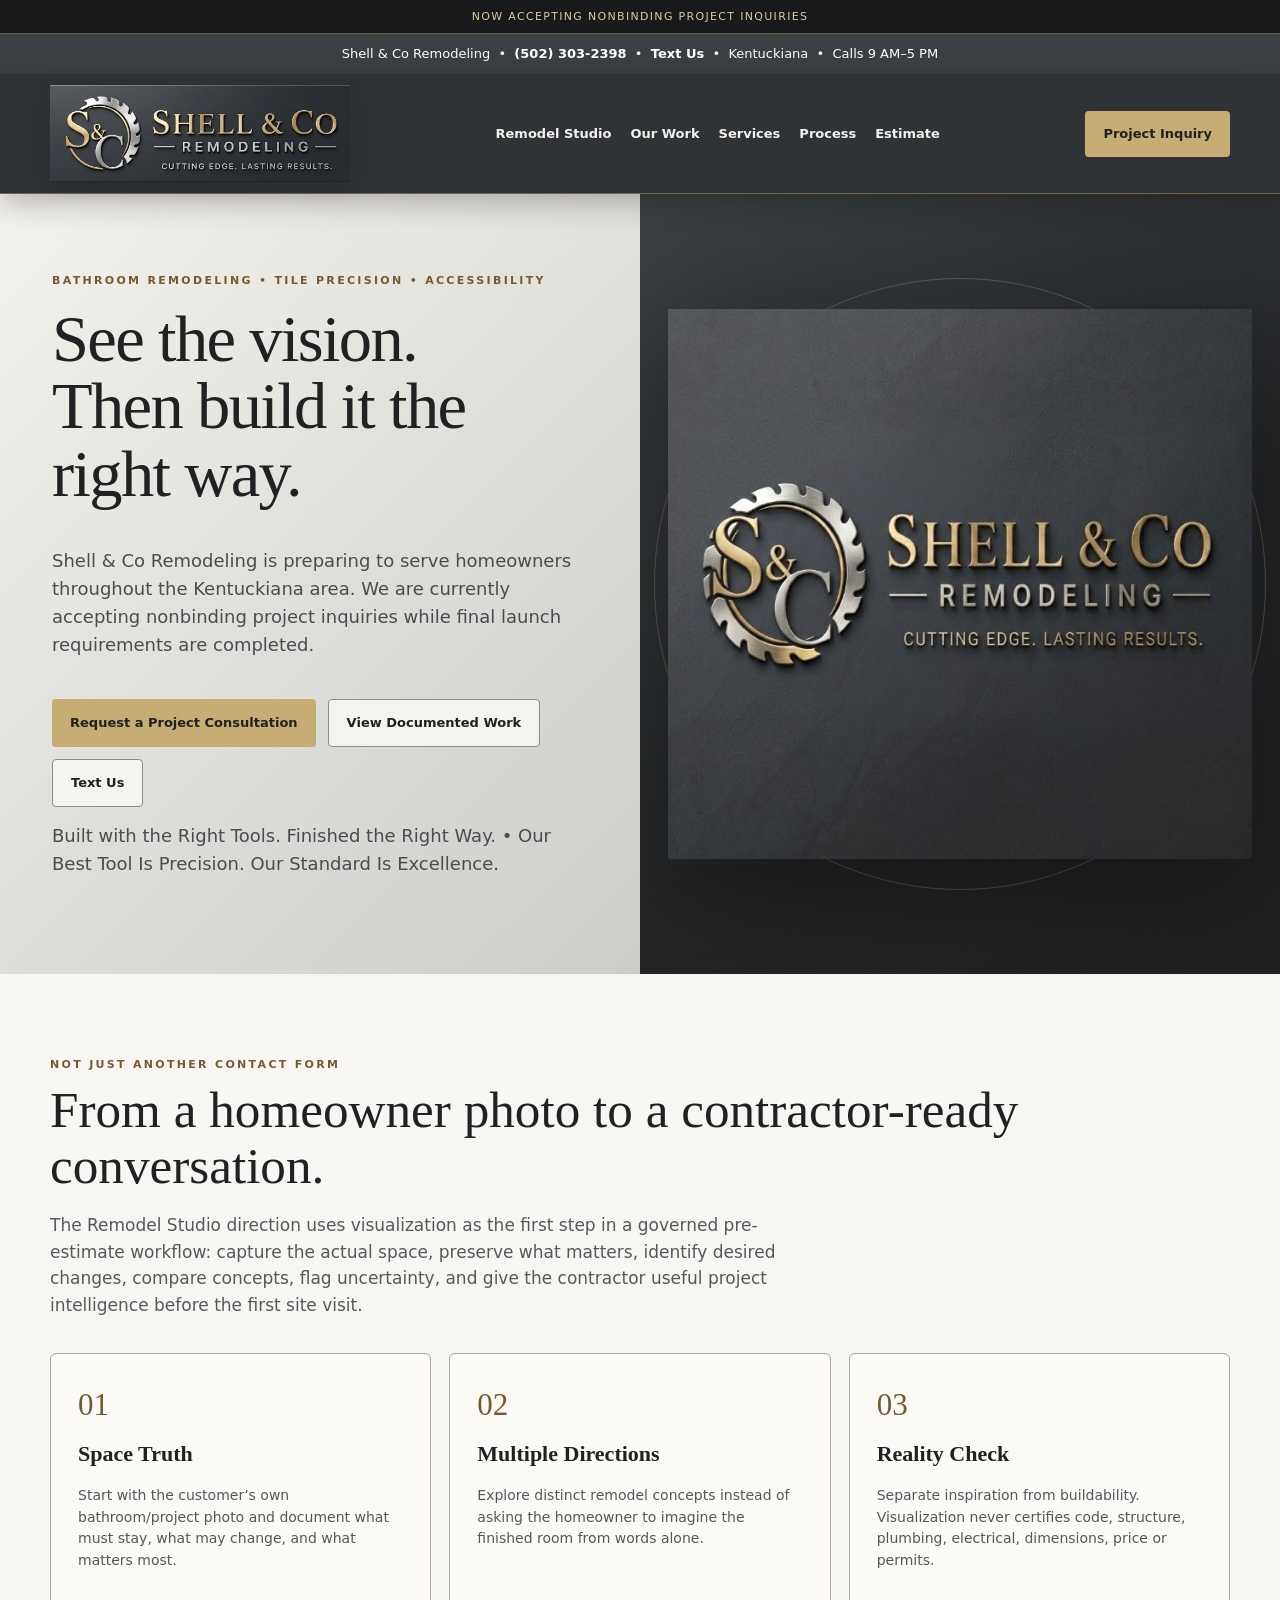
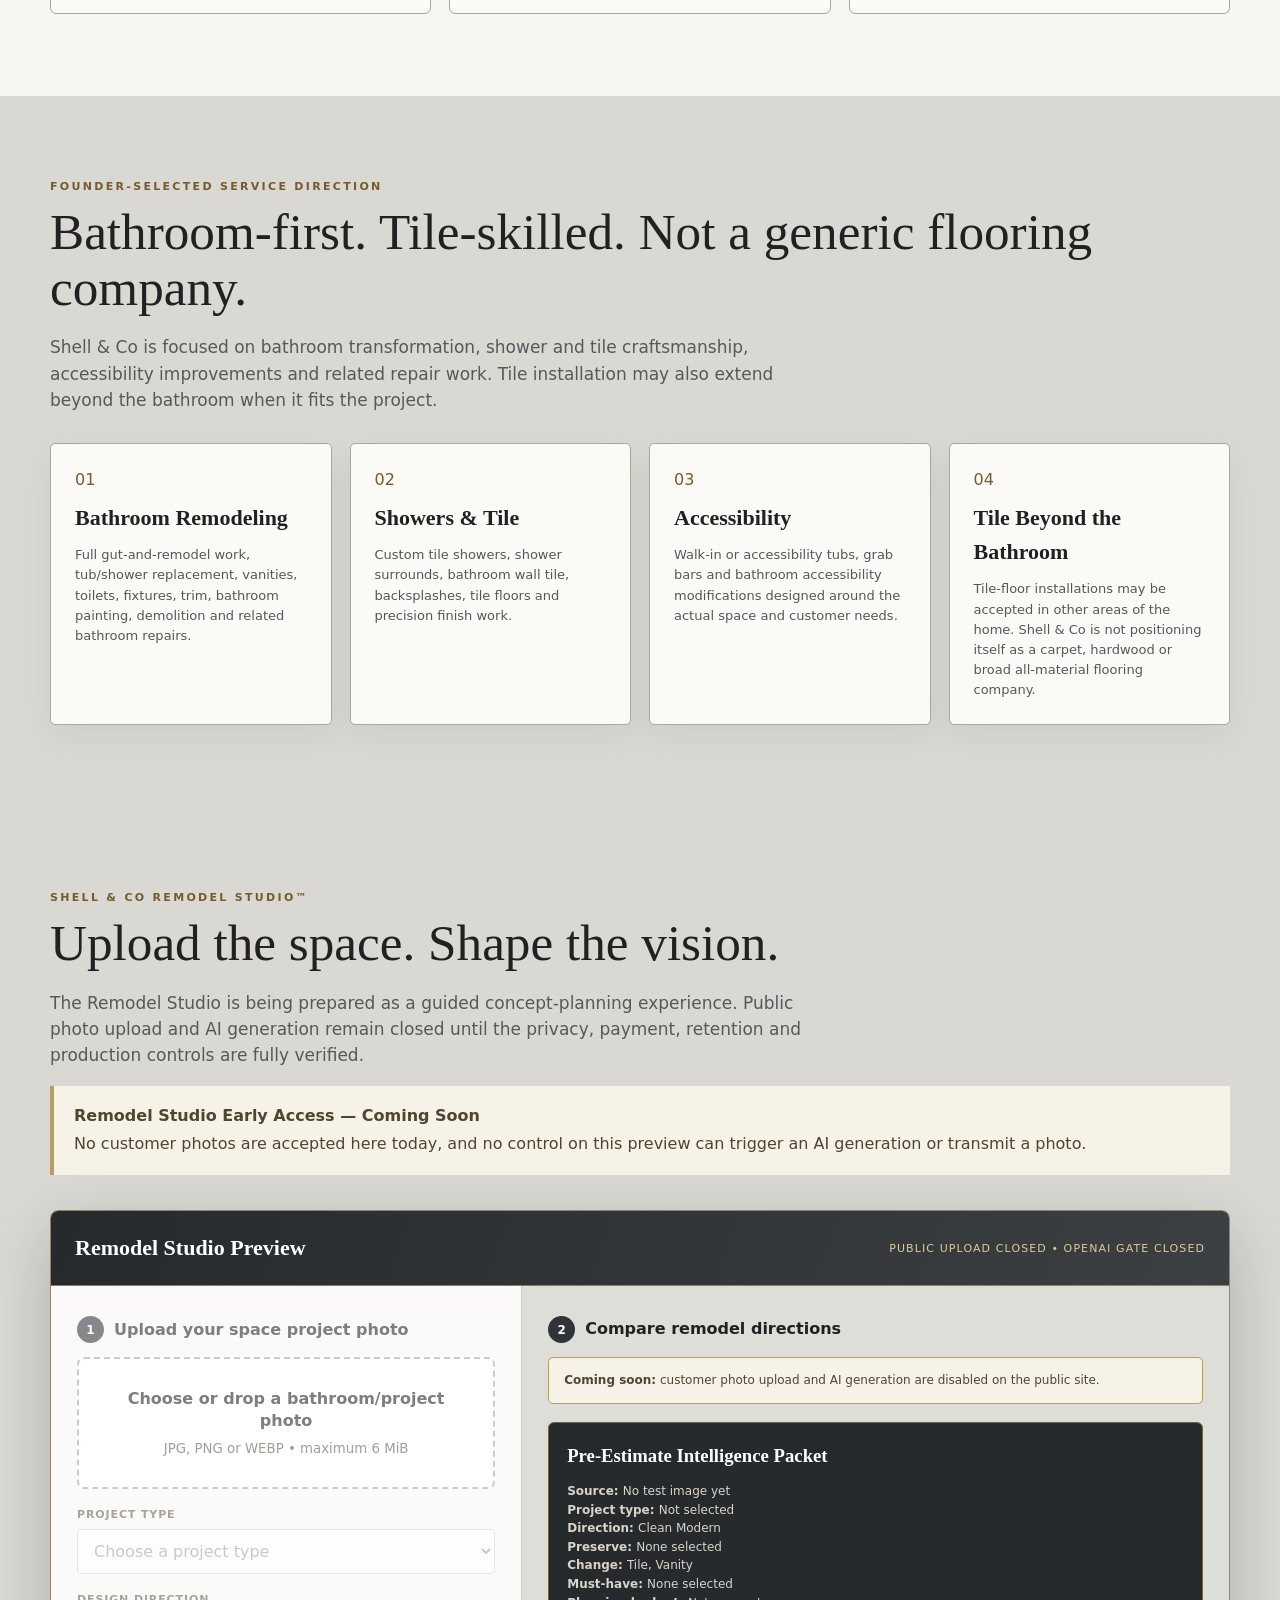
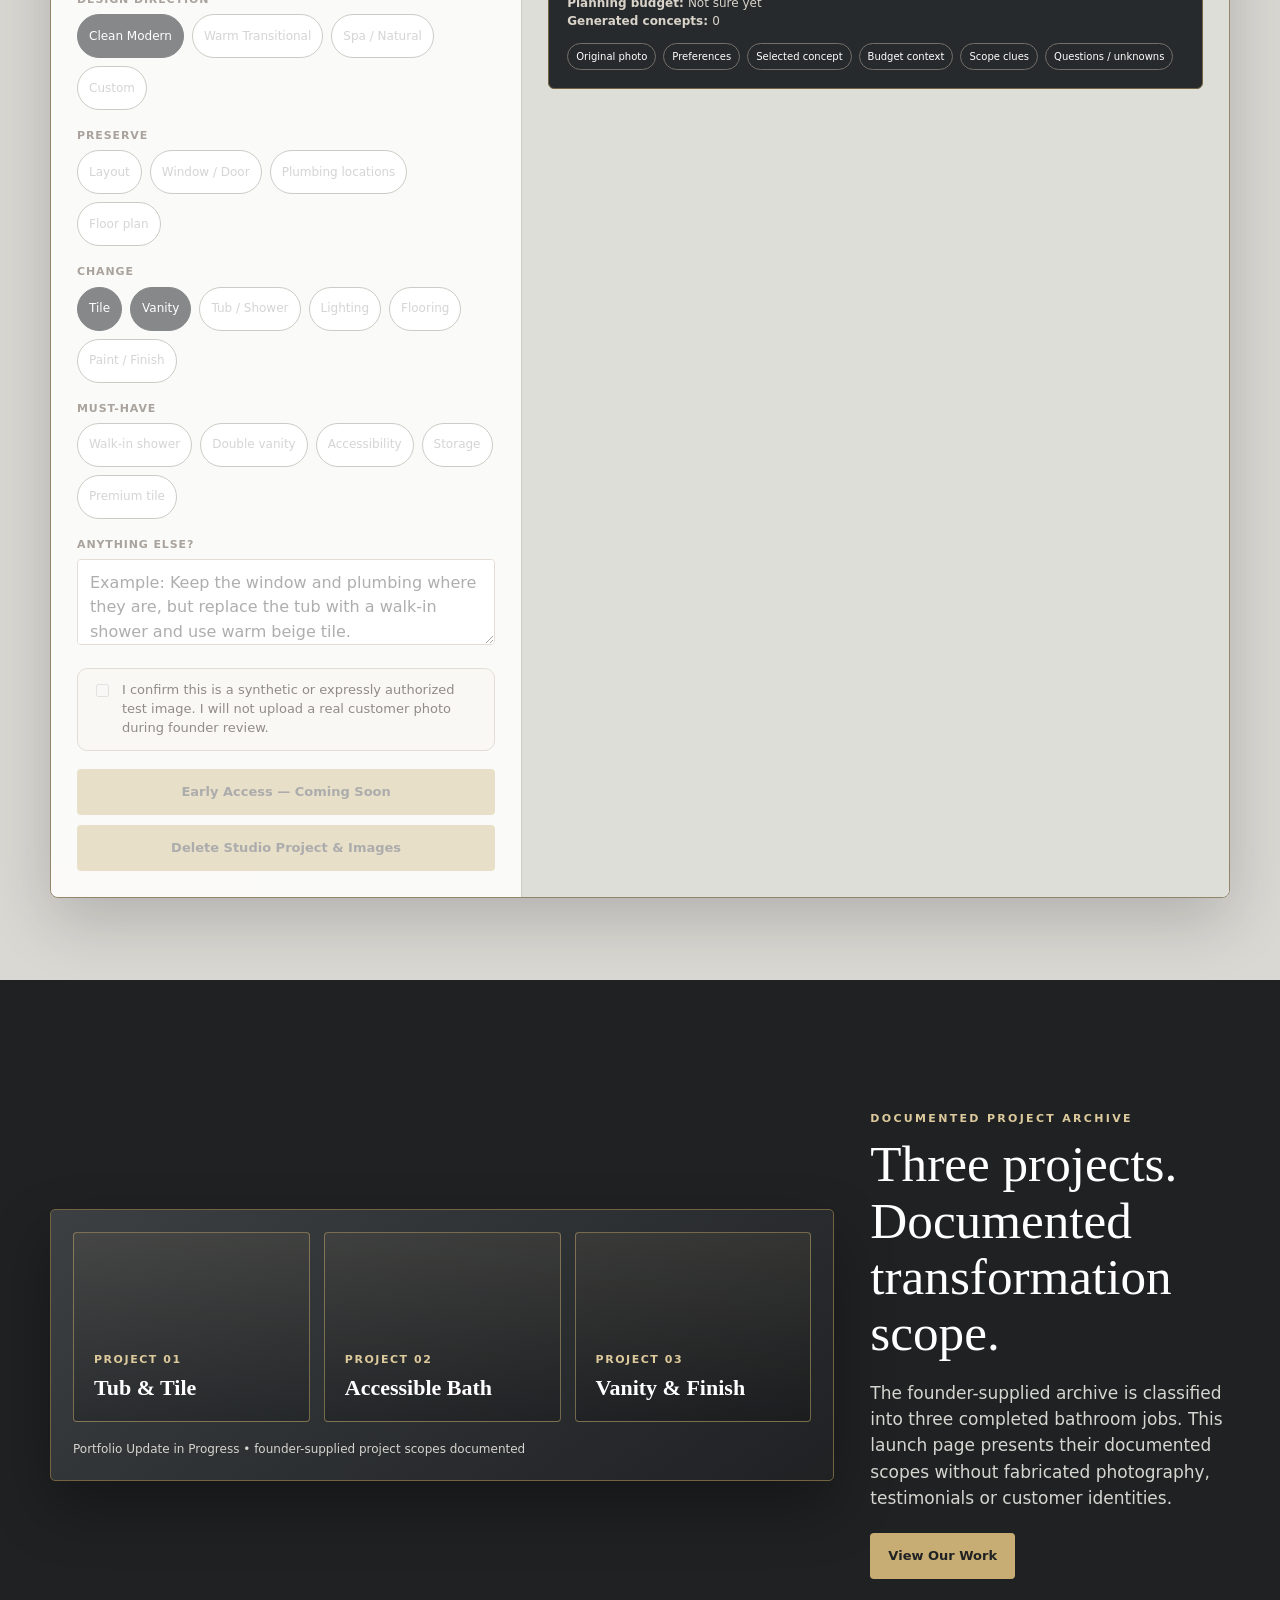
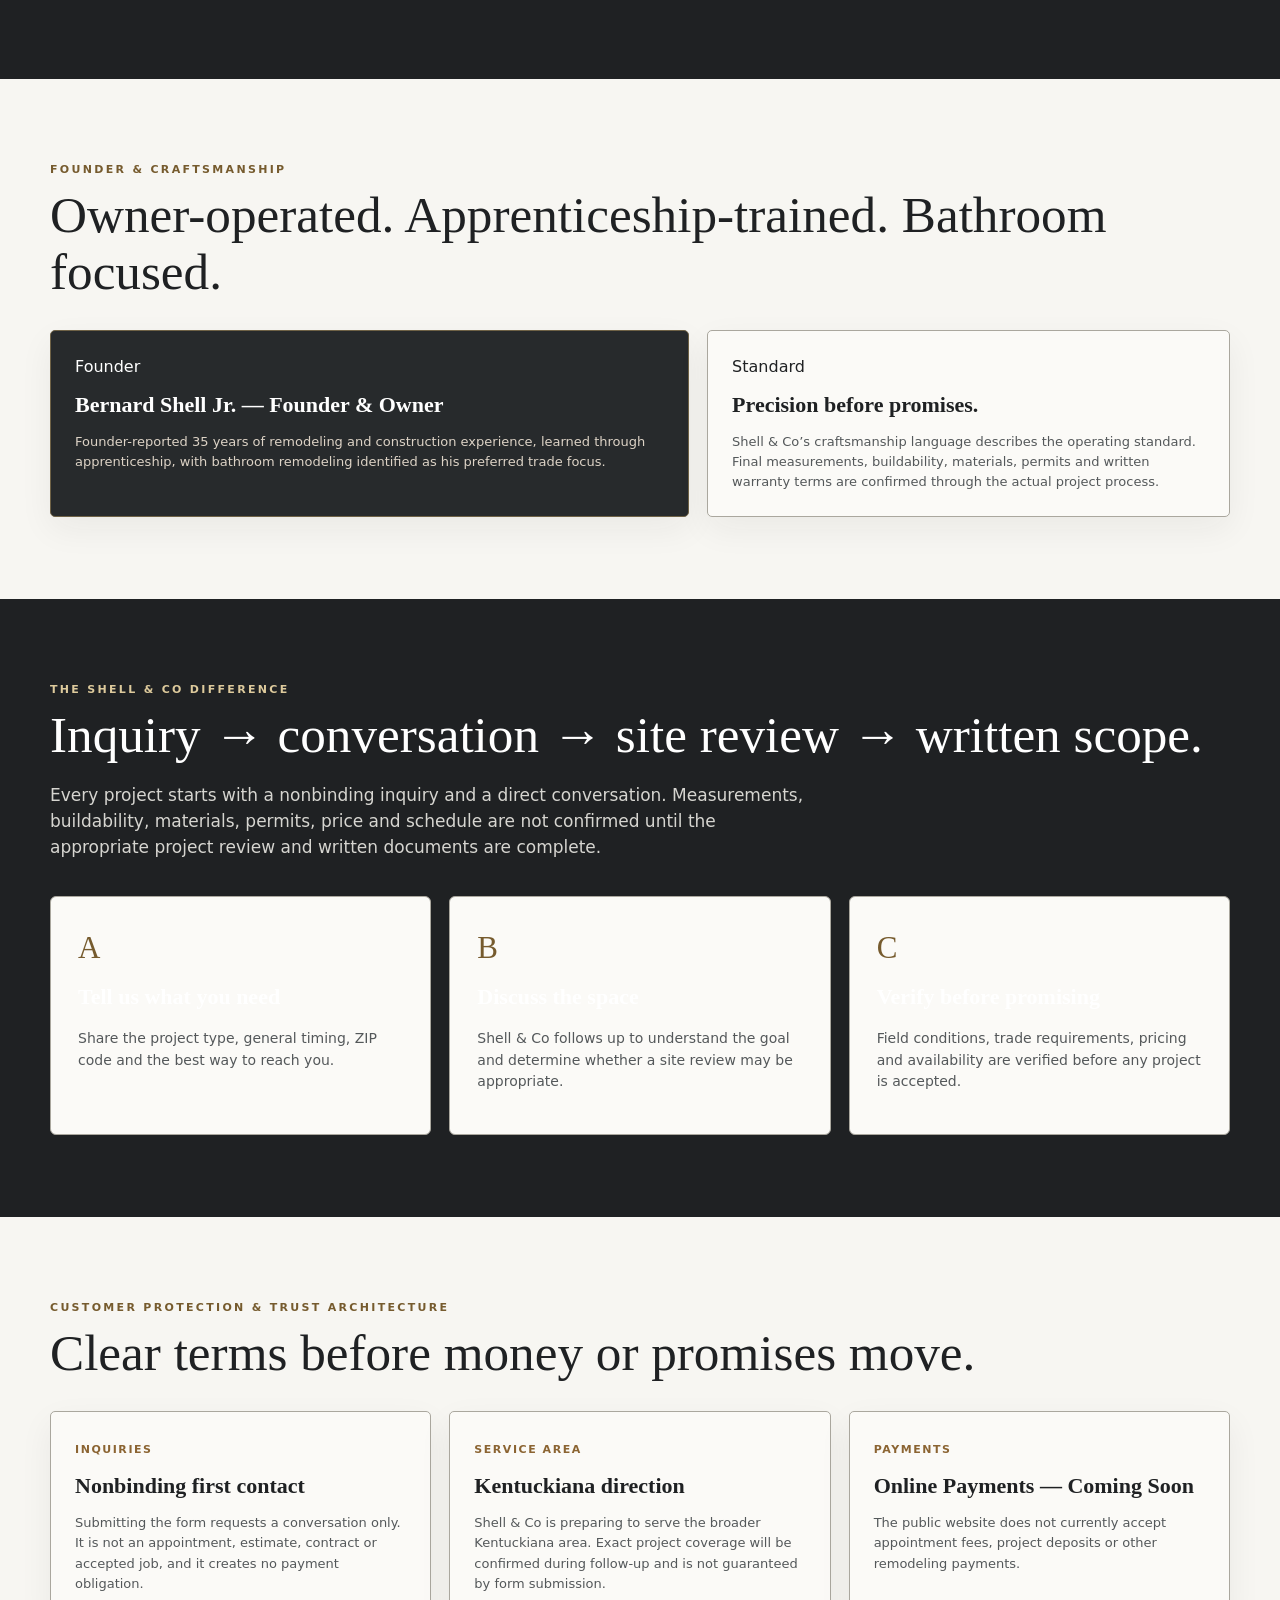
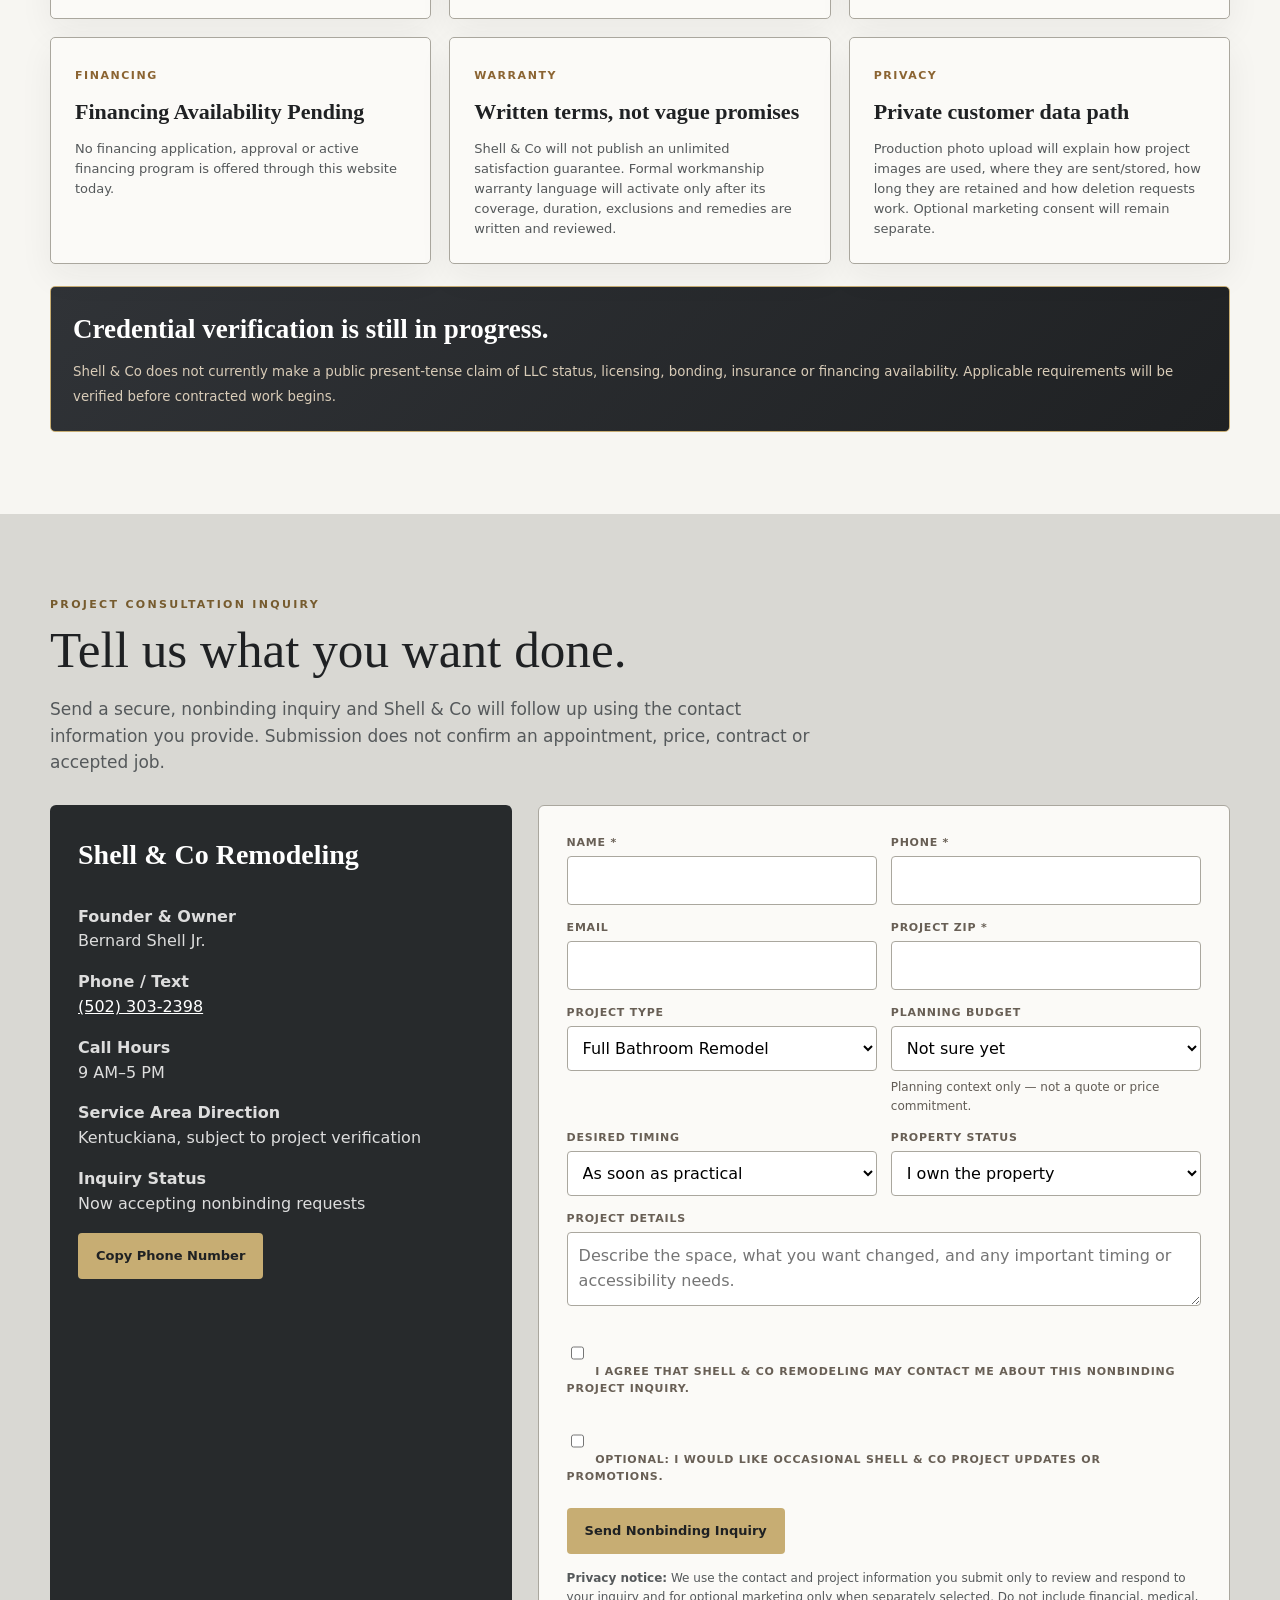
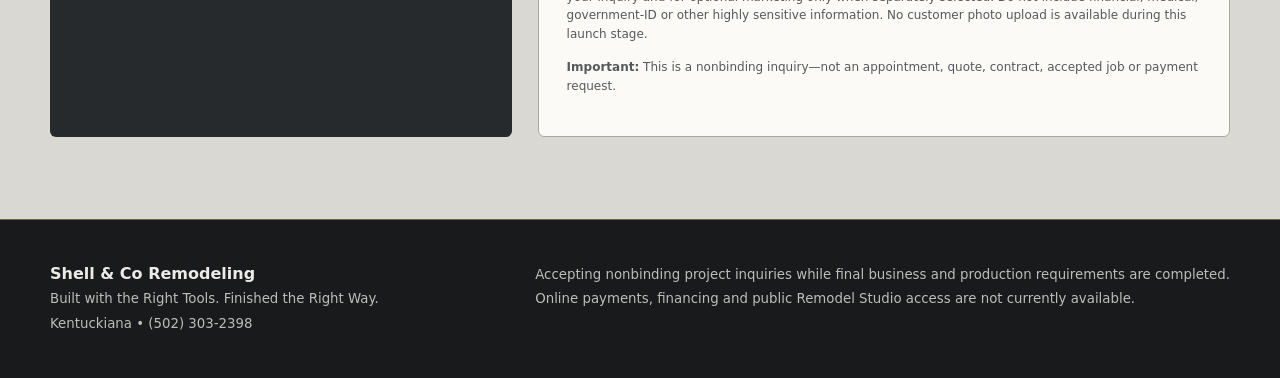
==== commit 9002e912: "feat(brand): apply navigation-header palette sitewide" ====
--- a/index.html
+++ b/index.html
@@ -11,7 +11,7 @@
 <link rel="icon" type="image/png" sizes="16x16" href="assets/brand/favicon-16x16.png">
 <link rel="icon" href="assets/brand/favicon.ico">
 <link rel="manifest" href="site.webmanifest">
-<meta name="theme-color" content="#343331">
+<meta name="theme-color" content="#2d3033">
 <link rel="stylesheet" href="assets/styles.css">
 <link rel="stylesheet" href="assets/qa-fixes.css?v=20260819-1">
 <style>
@@ -55,6 +55,7 @@
 @media(max-width:920px){.mobile-menu{display:block}}
 @media(max-width:560px){.service-grid,.project-archive-board{grid-template-columns:1fr}.archive-project{min-height:130px}.mobile-contact-dock{position:fixed;z-index:1000;display:grid;grid-template-columns:repeat(3,1fr);left:0;right:0;bottom:0;background:#181817;border-top:1px solid #c6a778;padding:7px}.mobile-contact-dock a{color:#fff;text-decoration:none;text-align:center;font-size:11px;font-weight:800;text-transform:uppercase;letter-spacing:.08em;padding:11px 5px;border-right:1px solid #4d4943}.mobile-contact-dock a:last-child{border-right:0;background:#c6a778;color:#181817}.footer{padding-bottom:78px}}
 </style>
+<link rel="stylesheet" href="assets/brand-theme.css?v=20260819-1">
 </head>
 <body>
 <div class="prototype-bar">Now Accepting Nonbinding Project Inquiries</div>
--- a/assets/brand-theme.css
+++ b/assets/brand-theme.css
@@ -0,0 +1,166 @@
+/* Shell & Co Remodeling — founder-directed site palette
+   Source reference: approved navigation-header artwork, 2026-08-19. */
+
+:root {
+  --brand-charcoal-950:#1f2123;
+  --brand-charcoal-900:#272a2c;
+  --brand-charcoal-800:#303337;
+  --brand-graphite:#3c4043;
+  --brand-steel:#66696c;
+  --brand-silver:#d5d4ce;
+  --brand-mist:#e7e6e1;
+  --brand-ivory:#f5f3ee;
+  --brand-gold:#c7ad73;
+  --brand-gold-light:#ddca9c;
+  --brand-gold-dark:#765b2e;
+
+  --ink:var(--brand-charcoal-950);
+  --charcoal:var(--brand-charcoal-800);
+  --charcoal2:var(--brand-charcoal-950);
+  --gray:var(--brand-steel);
+  --line:#aaa79e;
+  --beige:var(--brand-gold);
+  --sand:#d9d8d3;
+  --cream:#ebeae6;
+  --white:#fff;
+  --shadow:0 22px 64px rgba(20,22,24,.2);
+}
+
+body { background:var(--cream); color:var(--ink); }
+a:focus-visible,
+button:focus-visible,
+input:focus-visible,
+select:focus-visible,
+textarea:focus-visible,
+.dropzone:focus-within { outline-color:var(--brand-gold); }
+
+.prototype-bar {
+  background:#17191a;
+  color:var(--brand-gold-light);
+  border-bottom:1px solid #675a3e;
+}
+.contact-bar { background:var(--brand-graphite); color:#fff; }
+.site-header {
+  background:rgba(45,48,51,.985);
+  border-bottom-color:#746341;
+  box-shadow:0 8px 28px rgba(15,16,17,.28);
+}
+.nav-links a { color:#f2f1ed; }
+.nav-links a:hover,
+.nav-links a[aria-current="page"] { color:var(--brand-gold-light); }
+.mobile-menu summary { color:#fff; border-color:var(--brand-gold); }
+.mobile-menu nav { background:var(--brand-charcoal-800); border-color:#746341; }
+.mobile-menu nav a { color:#fff; border-bottom-color:#55595c; }
+.mobile-menu nav a:last-child { background:var(--brand-gold); color:var(--brand-charcoal-950); }
+
+.button { background:var(--brand-gold); color:var(--brand-charcoal-950); }
+.button:hover { background:var(--brand-gold-light); color:#17191a; }
+.button.light {
+  background:var(--brand-ivory);
+  color:var(--brand-charcoal-950);
+  border-color:#8f8c84;
+}
+.button.beige { background:var(--brand-gold); color:var(--brand-charcoal-950); }
+.button.ghost { border-color:#8f8c84; color:var(--brand-charcoal-950); }
+
+.hero,
+.work-hero {
+  background:linear-gradient(135deg,#f3f2ed 0%,#d2d2ce 58%,#bbbcb9 100%);
+}
+.hero h1,
+.work-hero h1 { color:var(--brand-charcoal-950); }
+.hero p,
+.work-hero .lead { color:#494d50; }
+.hero-visual {
+  background:
+    radial-gradient(circle at 50% 45%,rgba(199,173,115,.18),transparent 46%),
+    linear-gradient(145deg,#3c4043 0%,#242628 58%,#1f2123 100%);
+}
+.hero-visual:before { border-color:rgba(199,173,115,.3); }
+.hero-visual:after { border-color:rgba(213,212,206,.16); }
+.hero-brand-mark { filter:contrast(1.08) saturate(1.04) drop-shadow(0 30px 58px rgba(0,0,0,.38)); }
+
+.section.white { background:#f7f6f2; }
+.section.sand { background:#d9d8d3; }
+.section.dark,
+.proof-preview,
+.work-proof { background:var(--brand-charcoal-950); color:#fff; }
+.section .lead { color:#55595b; }
+.section.dark .lead,
+.proof-preview .lead,
+.work-proof .lead { color:#d6d5d0; }
+.eyebrow { color:var(--brand-gold-dark); }
+.section.dark .eyebrow,
+.proof-preview .eyebrow,
+.work-proof .eyebrow { color:var(--brand-gold-light); }
+.feature .num,
+.service-card .num,
+.project-stat { color:var(--brand-gold-dark); }
+
+.feature,
+.trust,
+.service-card,
+.policy-card,
+.proof-card,
+.founder-card,
+.project-note,
+.form-card {
+  background:#fbfaf7;
+  border-color:#aaa79e;
+}
+.feature p,
+.trust p,
+.service-card p,
+.policy-card p,
+.proof-card p,
+.founder-card p,
+.project-note p { color:#54585a; }
+.founder-card.dark-card,
+.contact-card { background:var(--brand-charcoal-900); border-color:#6f6246; }
+
+.studio-shell { border-color:#93856a; box-shadow:var(--shadow); }
+.studio-head {
+  background:linear-gradient(110deg,#272a2c,#3c4043);
+  border-bottom-color:rgba(199,173,115,.62);
+}
+.studio-head span { color:var(--brand-gold-light); }
+.controls { background:#f8f7f3; }
+.output { background:#deded9; }
+.dropzone,
+.chip,
+.concept,
+.form-card input,
+.form-card select,
+.form-card textarea { background:#fff; border-color:#aaa79e; }
+.chip.active { background:var(--brand-charcoal-800); color:#fff; border-color:var(--brand-charcoal-800); }
+.packet { background:var(--brand-charcoal-900); border-color:#746341; }
+.launch-notice,
+.notice { border-color:#b89d63; background:#f7f2e7; color:#50452f; }
+.launch-standard,
+.proof-law {
+  background:linear-gradient(135deg,#303337,#1f2123);
+  border-color:var(--brand-gold);
+}
+
+.project-archive-board {
+  border-color:#746341;
+  background:linear-gradient(145deg,#3c4043,#1f2123);
+}
+.archive-project { border-color:rgba(199,173,115,.5); }
+.archive-project span { color:var(--brand-gold-light); }
+.archive-status { color:#d5d4ce; }
+
+.footer {
+  background:#181a1c;
+  color:#ecebe7;
+  border-top:1px solid #746341;
+}
+.footer small { color:#bdbdb8; }
+.research-note { color:#55595b; }
+.mobile-contact-dock { background:#1f2123; border-top-color:#746341; }
+.mobile-contact-dock a { border-color:#5e6264; }
+.mobile-contact-dock a:last-child { background:var(--brand-gold); color:var(--brand-charcoal-950); border-color:var(--brand-gold); }
+
+@media (max-width:920px) {
+  .site-header { background:rgba(45,48,51,.99); }
+}
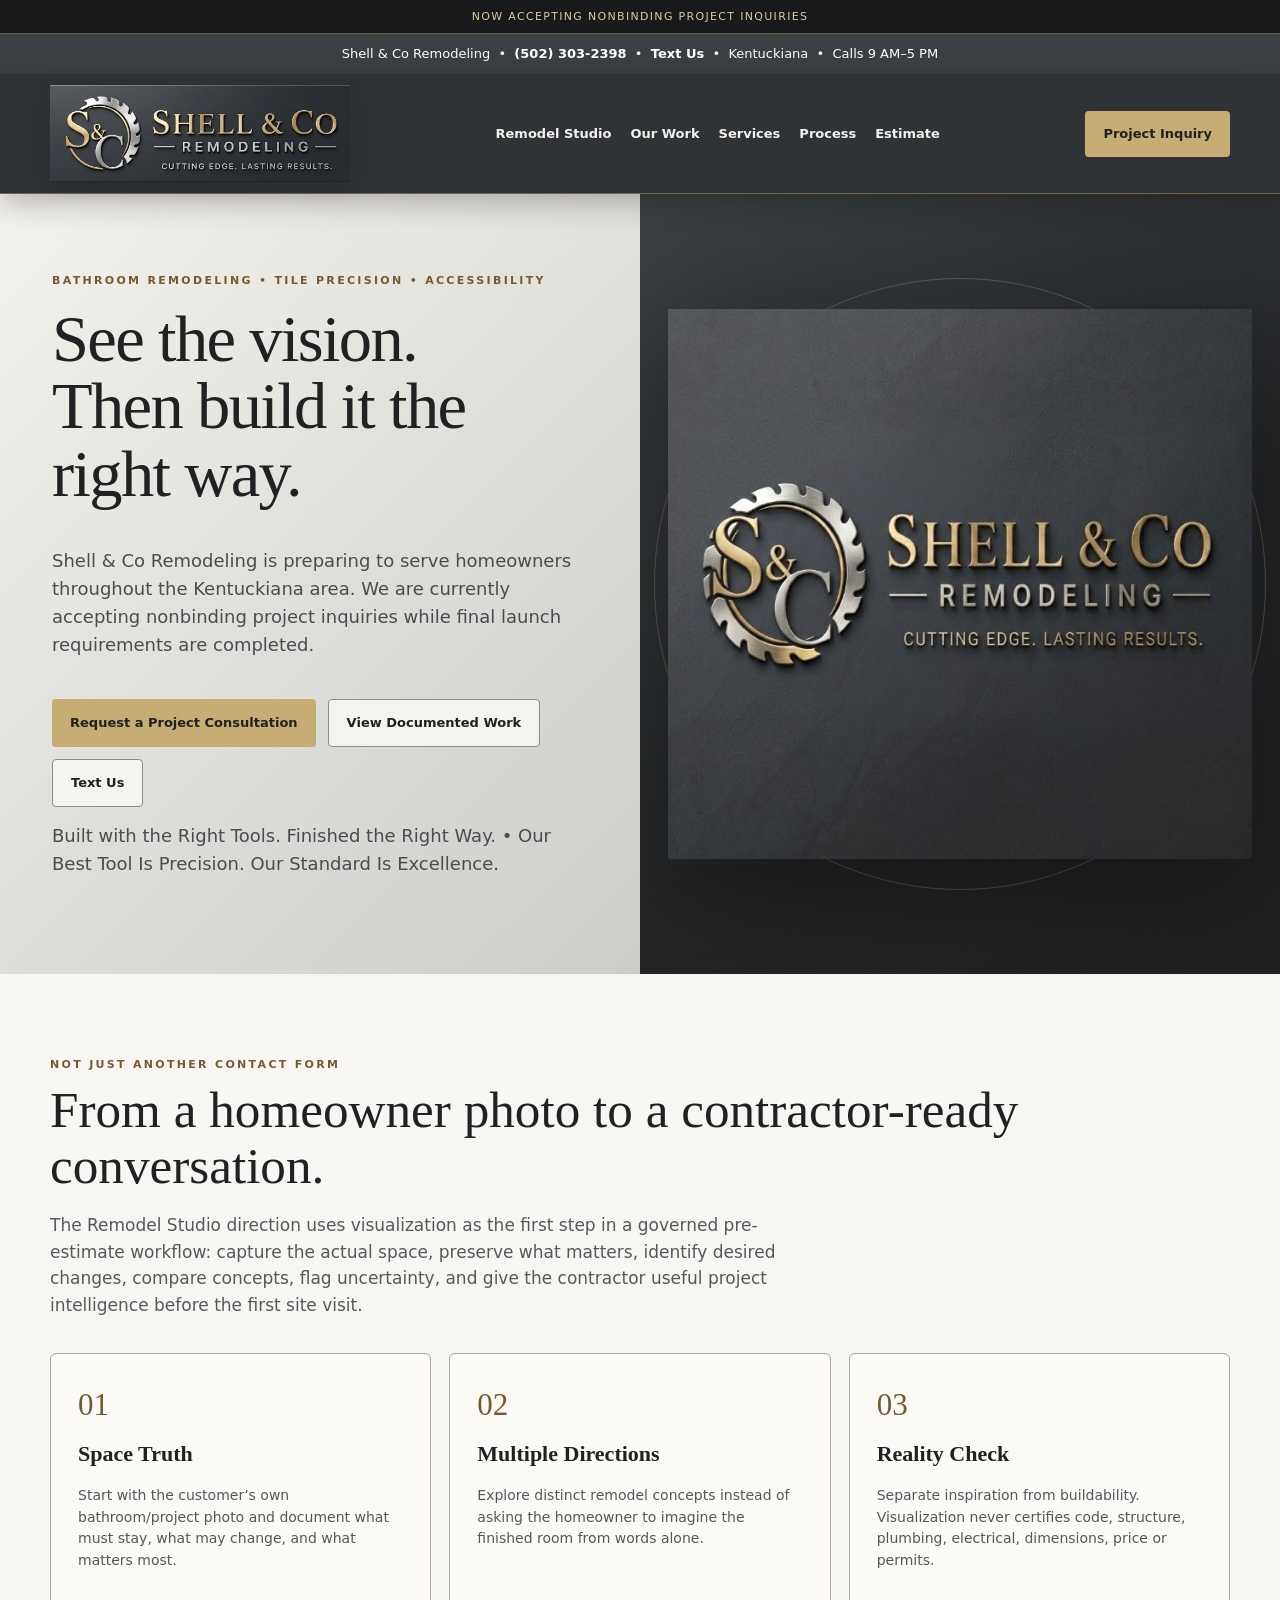
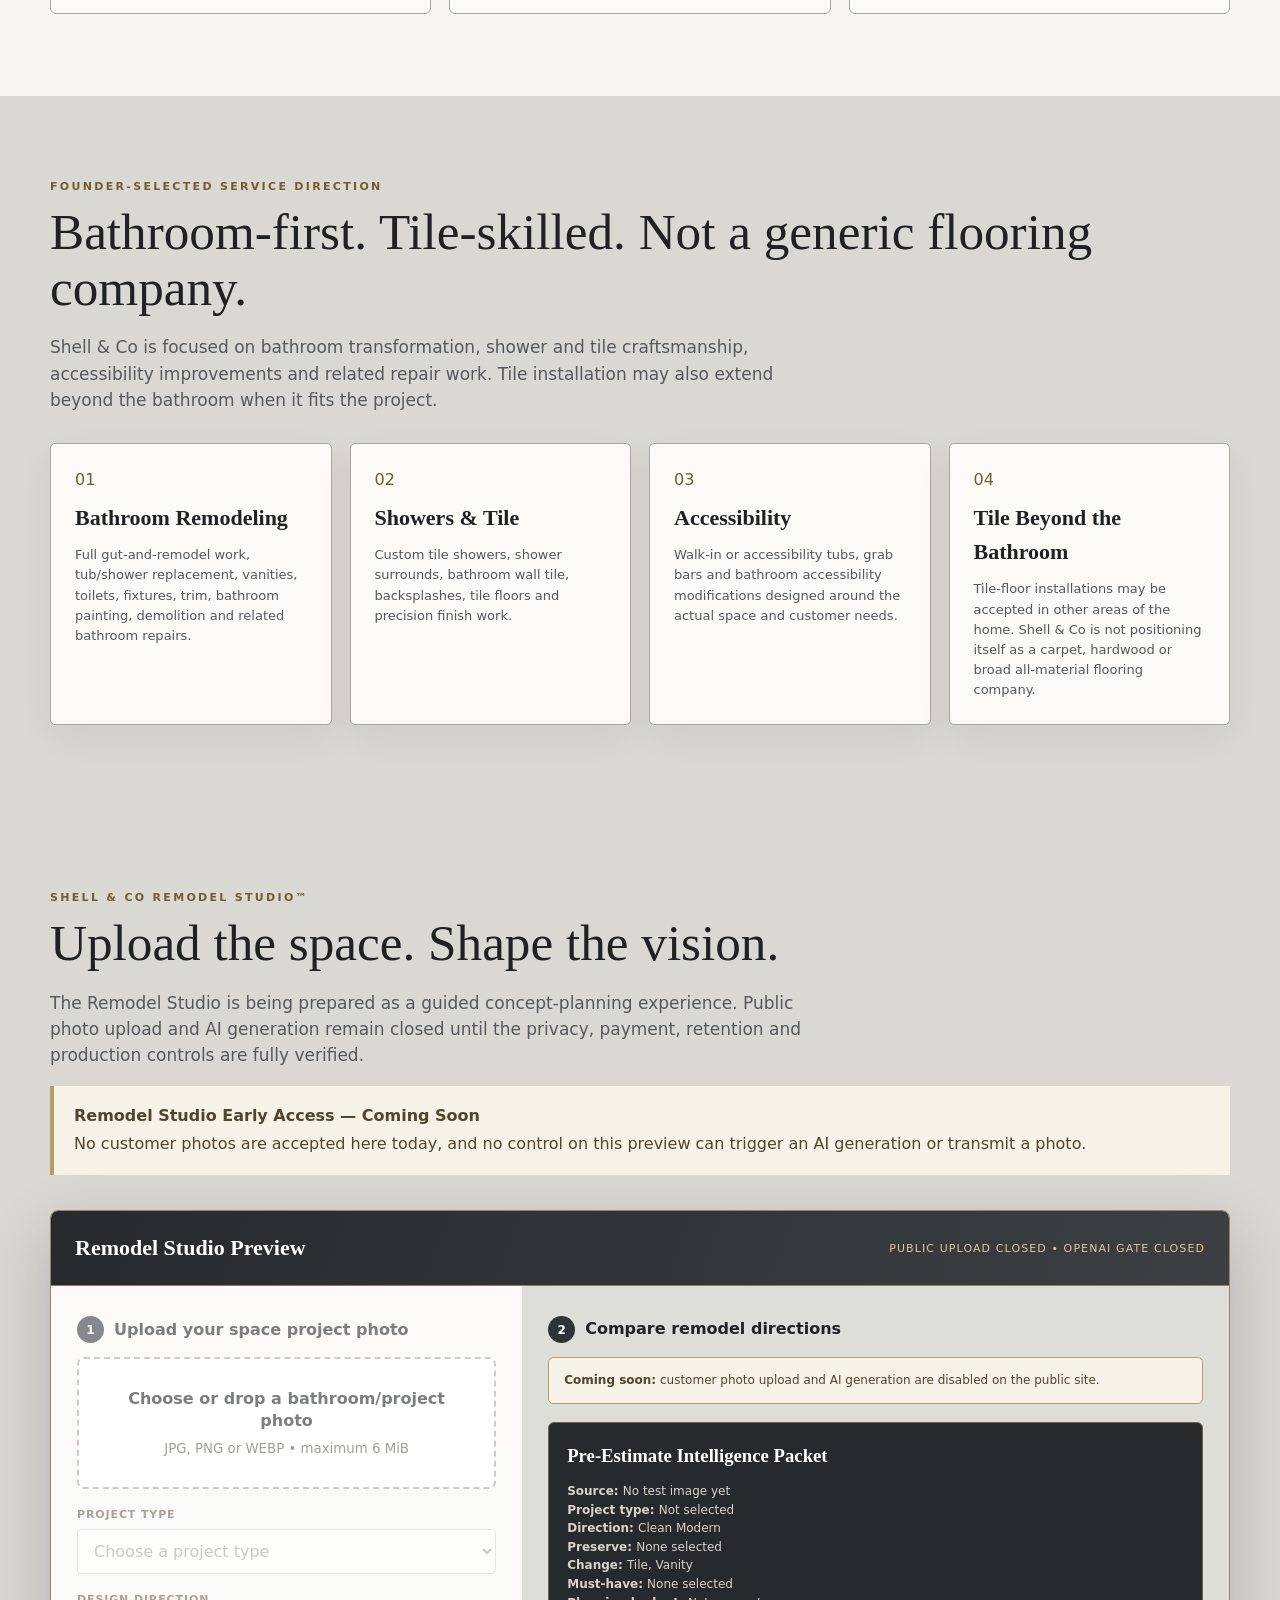
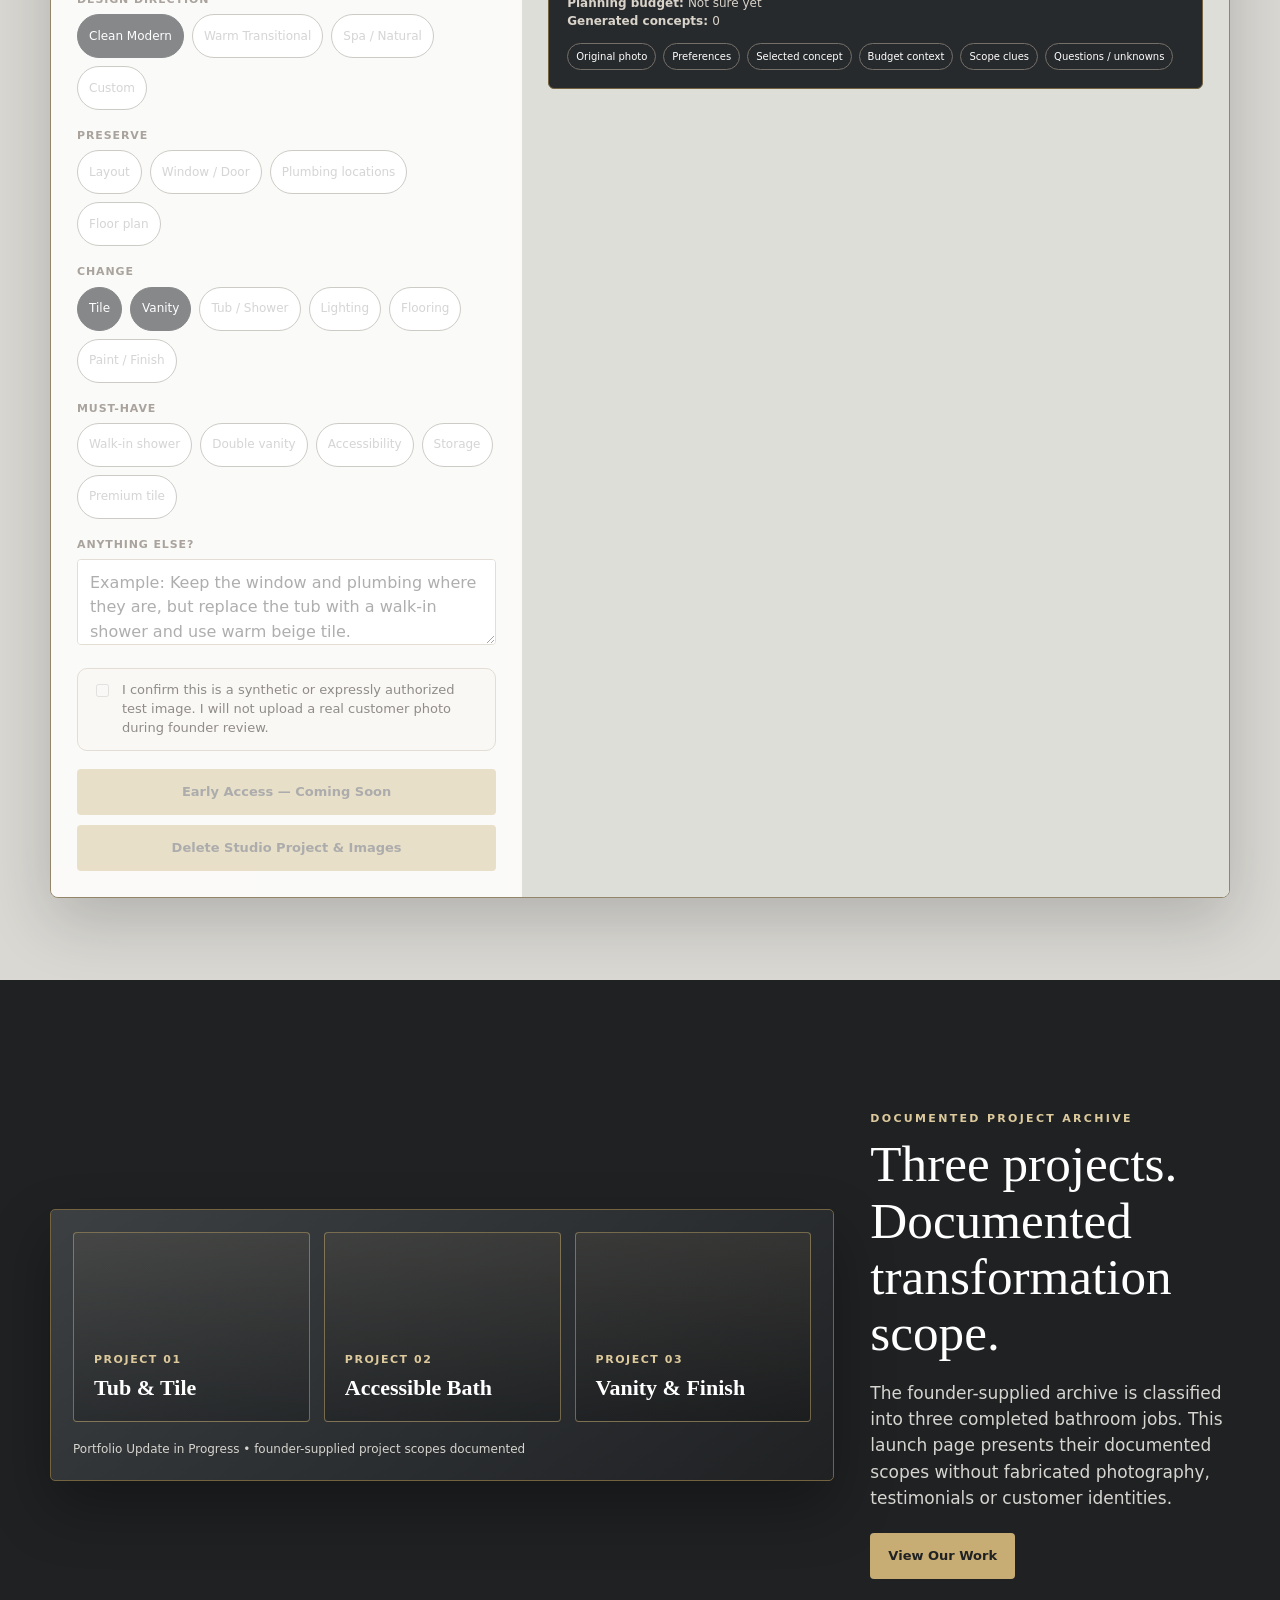
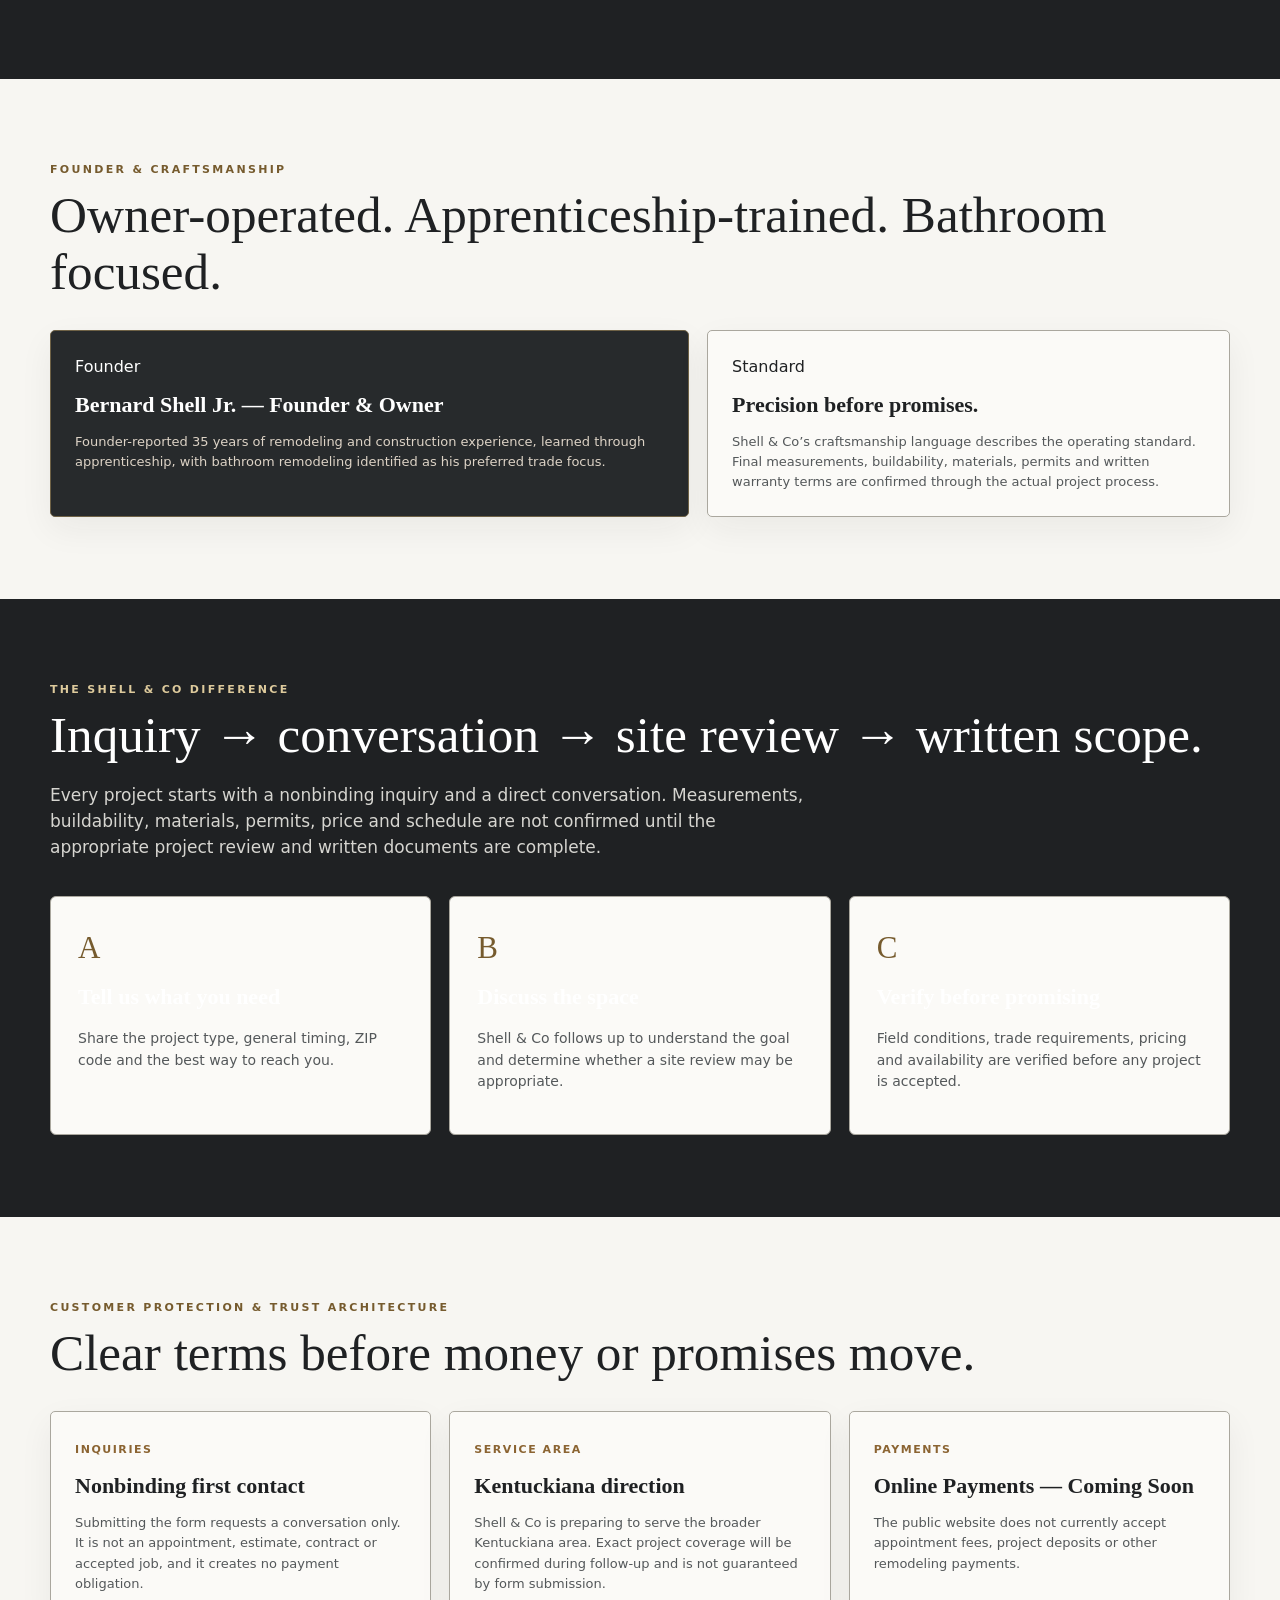
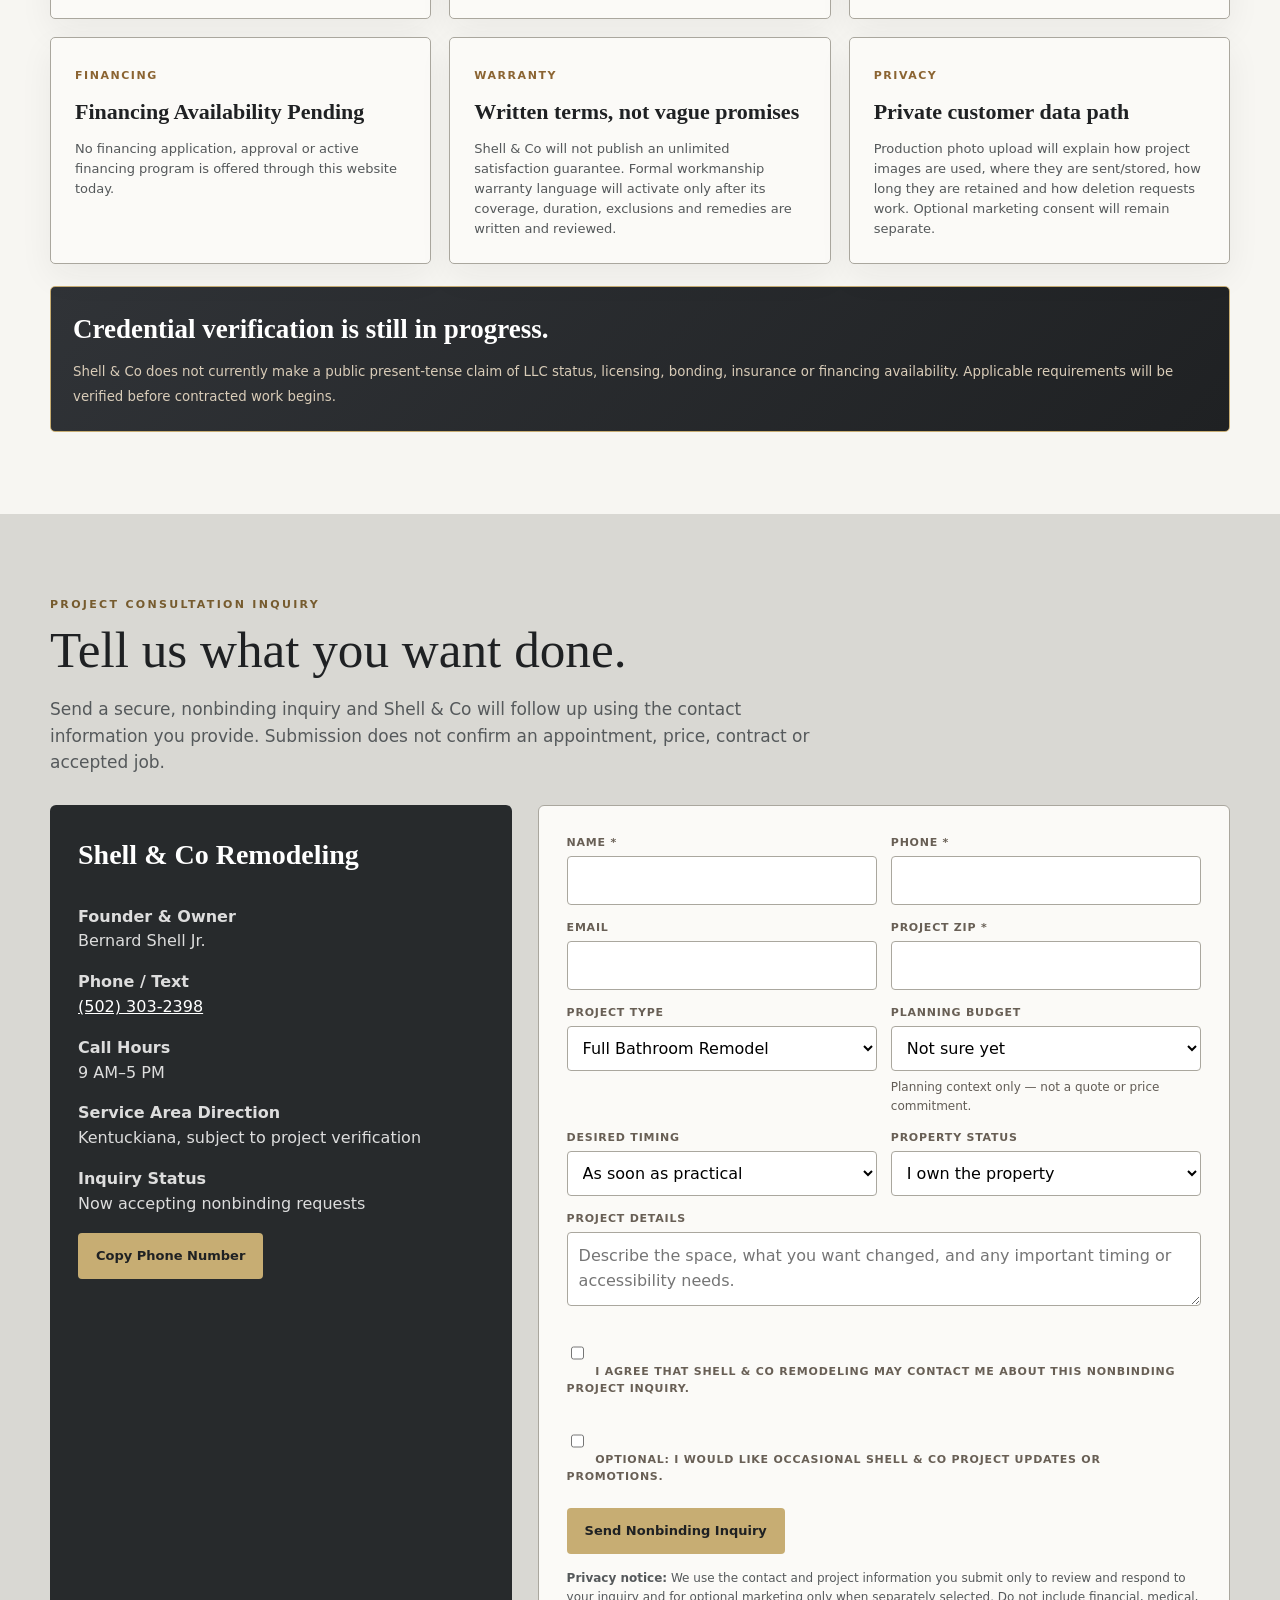
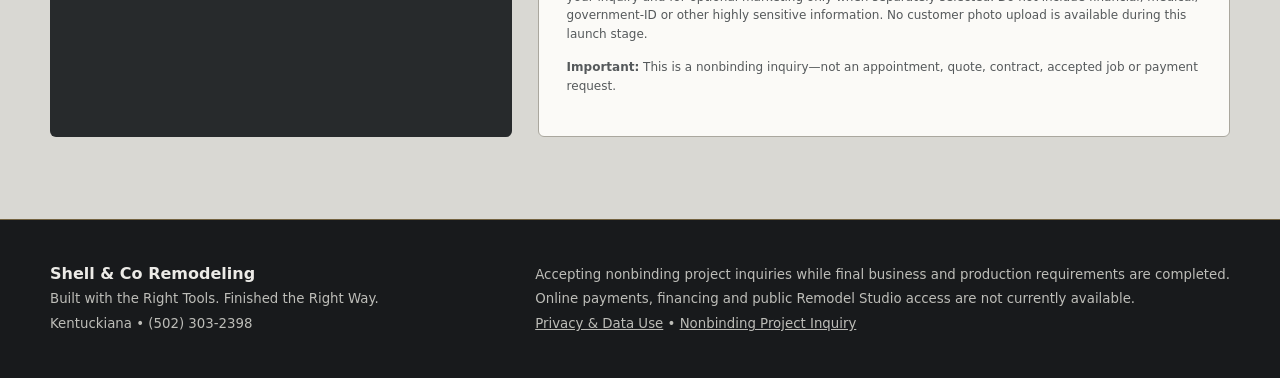
==== commit 1c499d3c: "feat: complete public trust controls and BR02 proof" ====
--- a/index.html
+++ b/index.html
@@ -6,6 +6,13 @@
 <title>Shell & Co Remodeling — Bathroom Remodeling, Tile & Remodel Studio</title>
 <meta name="description" content="Shell & Co Remodeling is preparing to serve Kentuckiana homeowners with bathroom remodeling, showers, tile, accessibility improvements, flooring and related remodeling. Submit a nonbinding project inquiry.">
 <meta name="robots" content="index,follow">
+<link rel="canonical" href="https://shellremodeling.com/">
+<meta property="og:type" content="website">
+<meta property="og:title" content="Shell & Co Remodeling — Kentuckiana Bathroom Remodeling">
+<meta property="og:description" content="Bathroom remodeling, showers, tile, accessibility improvements and related remodeling. Submit a secure, nonbinding project inquiry.">
+<meta property="og:url" content="https://shellremodeling.com/">
+<meta property="og:image" content="https://shellremodeling.com/assets/brand/shellco-hero-logo.jpg">
+<meta name="twitter:card" content="summary_large_image">
 <link rel="apple-touch-icon" sizes="180x180" href="assets/brand/apple-touch-icon.png">
 <link rel="icon" type="image/png" sizes="32x32" href="assets/brand/favicon-32x32.png">
 <link rel="icon" type="image/png" sizes="16x16" href="assets/brand/favicon-16x16.png">
@@ -56,6 +63,7 @@
 @media(max-width:560px){.service-grid,.project-archive-board{grid-template-columns:1fr}.archive-project{min-height:130px}.mobile-contact-dock{position:fixed;z-index:1000;display:grid;grid-template-columns:repeat(3,1fr);left:0;right:0;bottom:0;background:#181817;border-top:1px solid #c6a778;padding:7px}.mobile-contact-dock a{color:#fff;text-decoration:none;text-align:center;font-size:11px;font-weight:800;text-transform:uppercase;letter-spacing:.08em;padding:11px 5px;border-right:1px solid #4d4943}.mobile-contact-dock a:last-child{border-right:0;background:#c6a778;color:#181817}.footer{padding-bottom:78px}}
 </style>
 <link rel="stylesheet" href="assets/brand-theme.css?v=20260819-1">
+<script type="application/ld+json">{"@context":"https://schema.org","@type":"HomeAndConstructionBusiness","name":"Shell & Co Remodeling","url":"https://shellremodeling.com/","telephone":"+1-502-303-2398","areaServed":"Kentuckiana","description":"Bathroom remodeling, showers, tile, accessibility improvements, flooring and related residential remodeling. Currently accepting nonbinding project inquiries while final launch requirements are completed."}</script>
 </head>
 <body>
 <div class="prototype-bar">Now Accepting Nonbinding Project Inquiries</div>
@@ -103,7 +111,7 @@
 <div class="studio-shell public-preview" aria-label="Remodel Studio coming-soon preview">
 <div class="studio-head"><strong>Remodel Studio Preview</strong><span>Public upload closed • OpenAI gate closed</span></div>
 <div class="studio-grid">
-<div class="controls">
+<fieldset class="controls" disabled aria-label="Remodel Studio early-access controls">
 <div class="studio-upload-step">
 <div class="step-label"><i>1</i><span>Upload your space project photo</span></div>
 <label class="dropzone" id="dropzone" for="spacePhoto">
@@ -122,7 +130,7 @@
 <label class="studio-consent"><input id="syntheticConsent" type="checkbox"> <span>I confirm this is a synthetic or expressly authorized test image. I will not upload a real customer photo during founder review.</span></label>
 <button class="button" id="generateBtn" type="button" style="width:100%;margin-top:18px" disabled>Early Access — Coming Soon</button>
 <button class="button beige" id="deleteStudioBtn" type="button" style="width:100%;margin-top:10px" hidden>Delete Studio Project &amp; Images</button>
-</div>
+</fieldset>
 <div class="output">
 <div class="step-label"><i>2</i> Compare remodel directions</div>
 <div class="notice" id="generationStatus" role="status" aria-live="polite"><strong>Coming soon:</strong> customer photo upload and AI generation are disabled on the public site.</div>
@@ -172,7 +180,7 @@
 <div class="full"><label><input type="checkbox" name="marketingConsent" style="width:auto;margin-right:7px"> Optional: I would like occasional Shell &amp; Co project updates or promotions.</label></div>
 </div><button class="button" id="estimateSubmit" type="submit" style="margin-top:18px">Send Nonbinding Inquiry</button><p class="research-note"><strong>Privacy notice:</strong> We use the contact and project information you submit only to review and respond to your inquiry and for optional marketing only when separately selected. Do not include financial, medical, government-ID or other highly sensitive information. No customer photo upload is available during this launch stage.</p><p class="research-note"><strong>Important:</strong> This is a nonbinding inquiry—not an appointment, quote, contract, accepted job or payment request.</p><div class="form-result" id="formResult" role="status" aria-live="polite"></div></form></div></div></section>
 </main>
-<footer class="footer"><div class="wrap footer-grid"><div><strong>Shell &amp; Co Remodeling</strong><br><small>Built with the Right Tools. Finished the Right Way.<br>Kentuckiana • (502) 303-2398</small></div><div><small>Accepting nonbinding project inquiries while final business and production requirements are completed.<br>Online payments, financing and public Remodel Studio access are not currently available.</small></div></div></footer>
+<footer class="footer"><div class="wrap footer-grid"><div><strong>Shell &amp; Co Remodeling</strong><br><small>Built with the Right Tools. Finished the Right Way.<br>Kentuckiana • (502) 303-2398</small></div><div><small>Accepting nonbinding project inquiries while final business and production requirements are completed.<br>Online payments, financing and public Remodel Studio access are not currently available.<br><a href="privacy.html">Privacy &amp; Data Use</a> • <a href="#estimate">Nonbinding Project Inquiry</a></small></div></div></footer>
 <div class="mobile-contact-dock" aria-label="Quick contact"><a href="tel:+15023032398">Call</a><a href="sms:+15023032398">Text</a><a href="#estimate">Estimate</a></div>
 <script src="assets/app.js?v=20260819-2"></script>
 </body></html>
--- a/assets/brand-theme.css
+++ b/assets/brand-theme.css
@@ -124,7 +124,7 @@
   border-bottom-color:rgba(199,173,115,.62);
 }
 .studio-head span { color:var(--brand-gold-light); }
-.controls { background:#f8f7f3; }
+.controls { background:#f8f7f3; border:0; margin:0; min-inline-size:0; }
 .output { background:#deded9; }
 .dropzone,
 .chip,
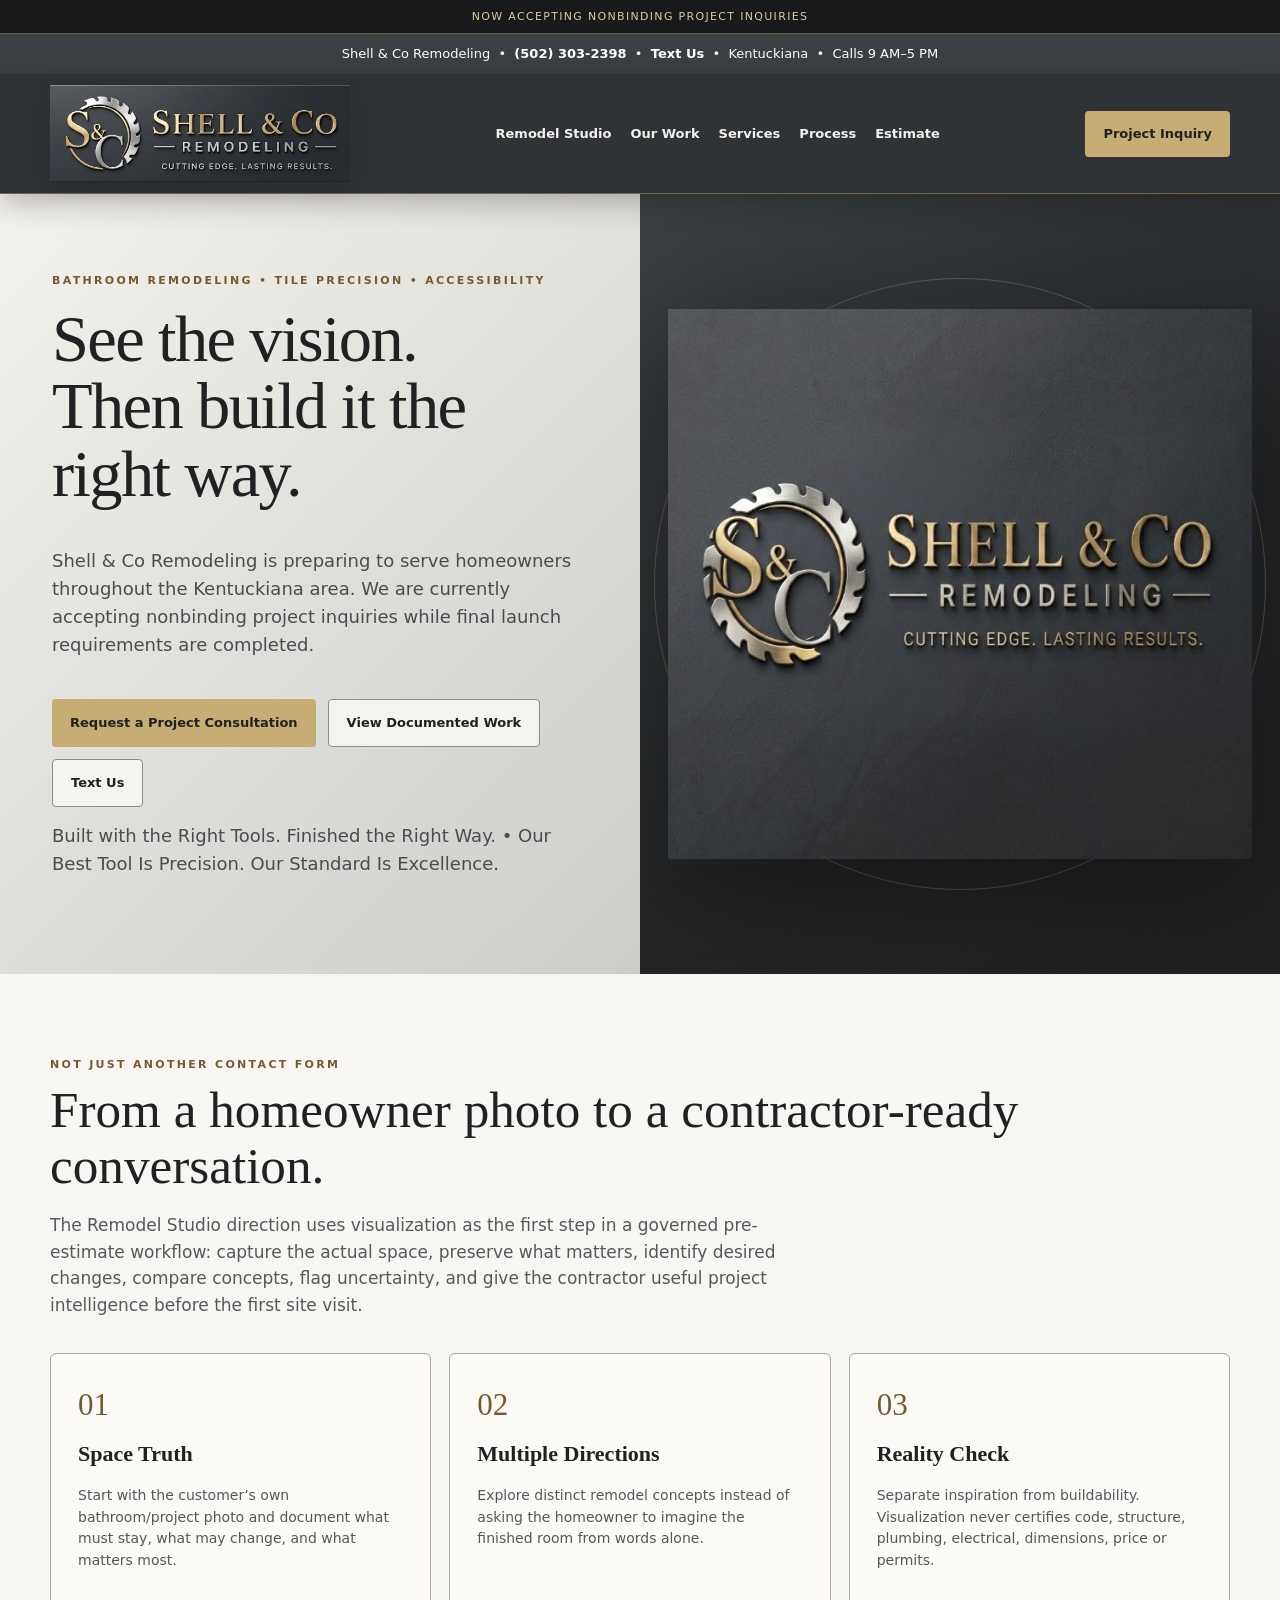
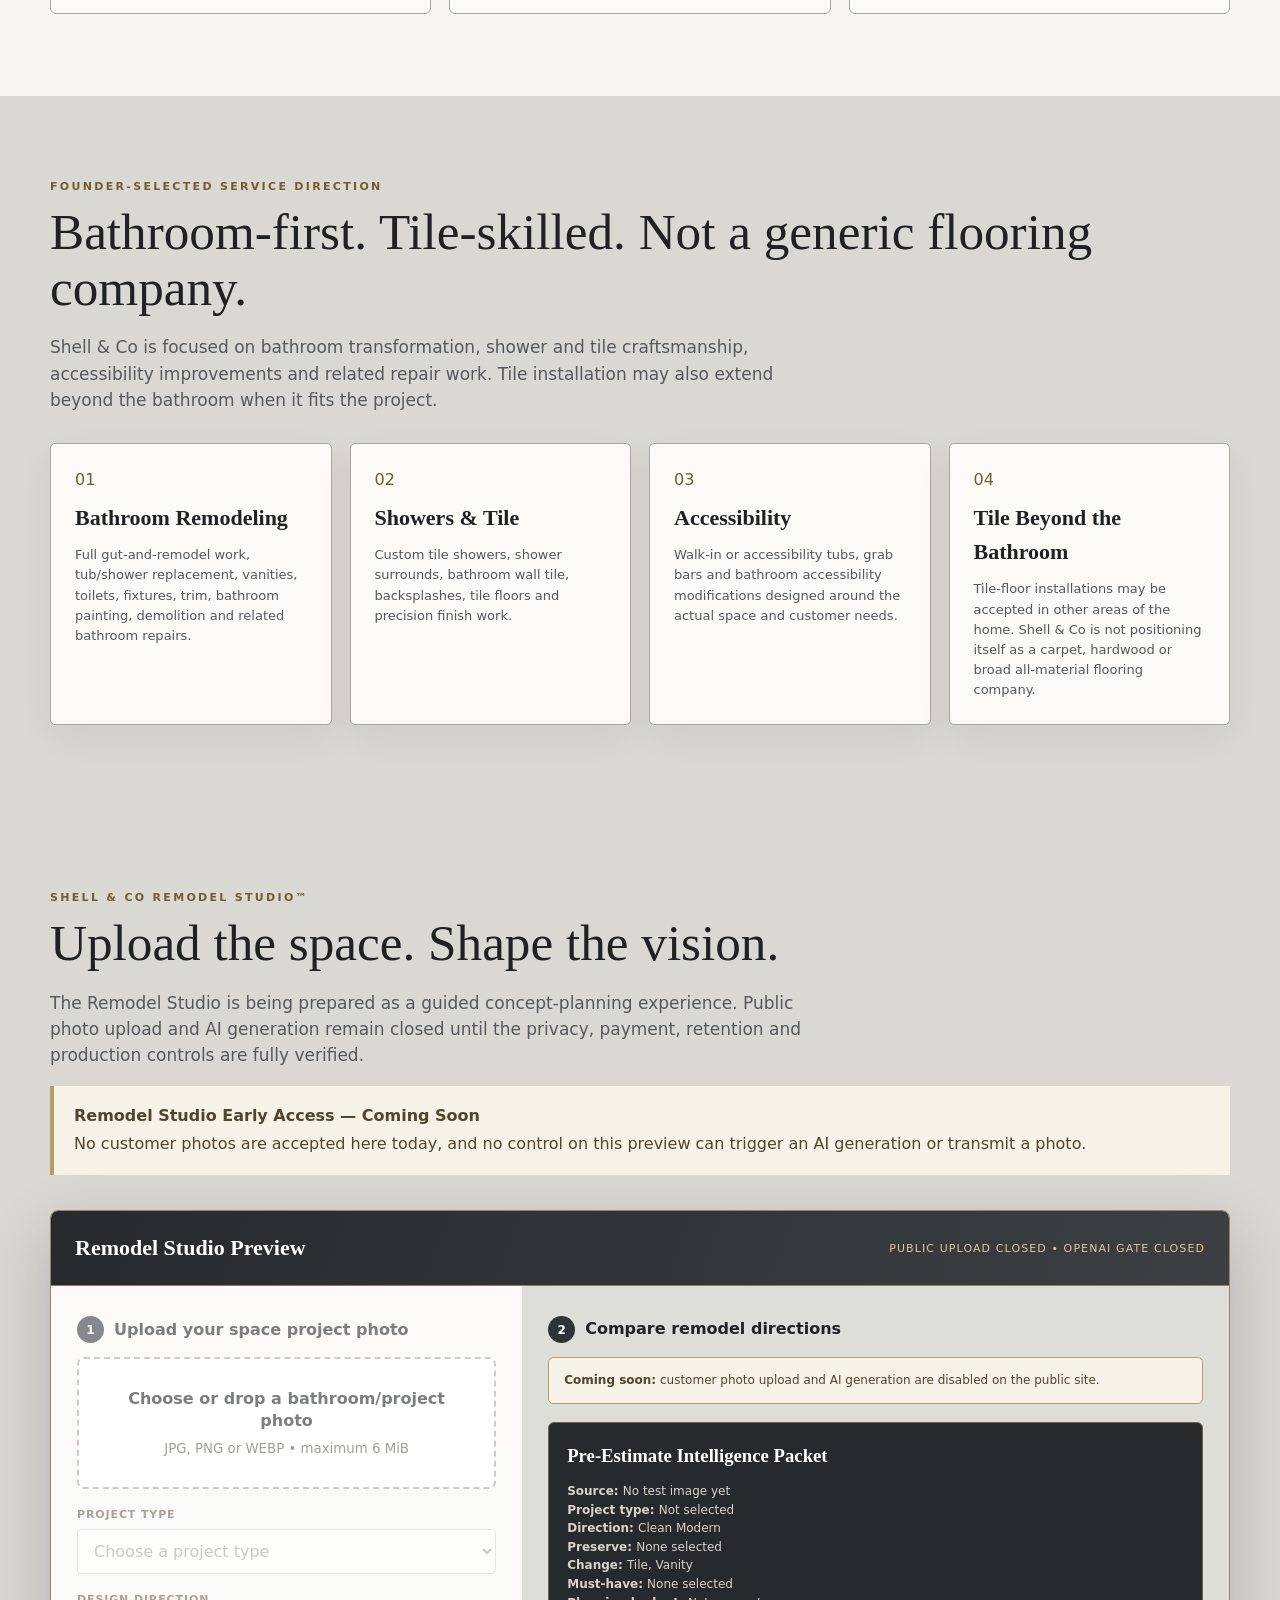
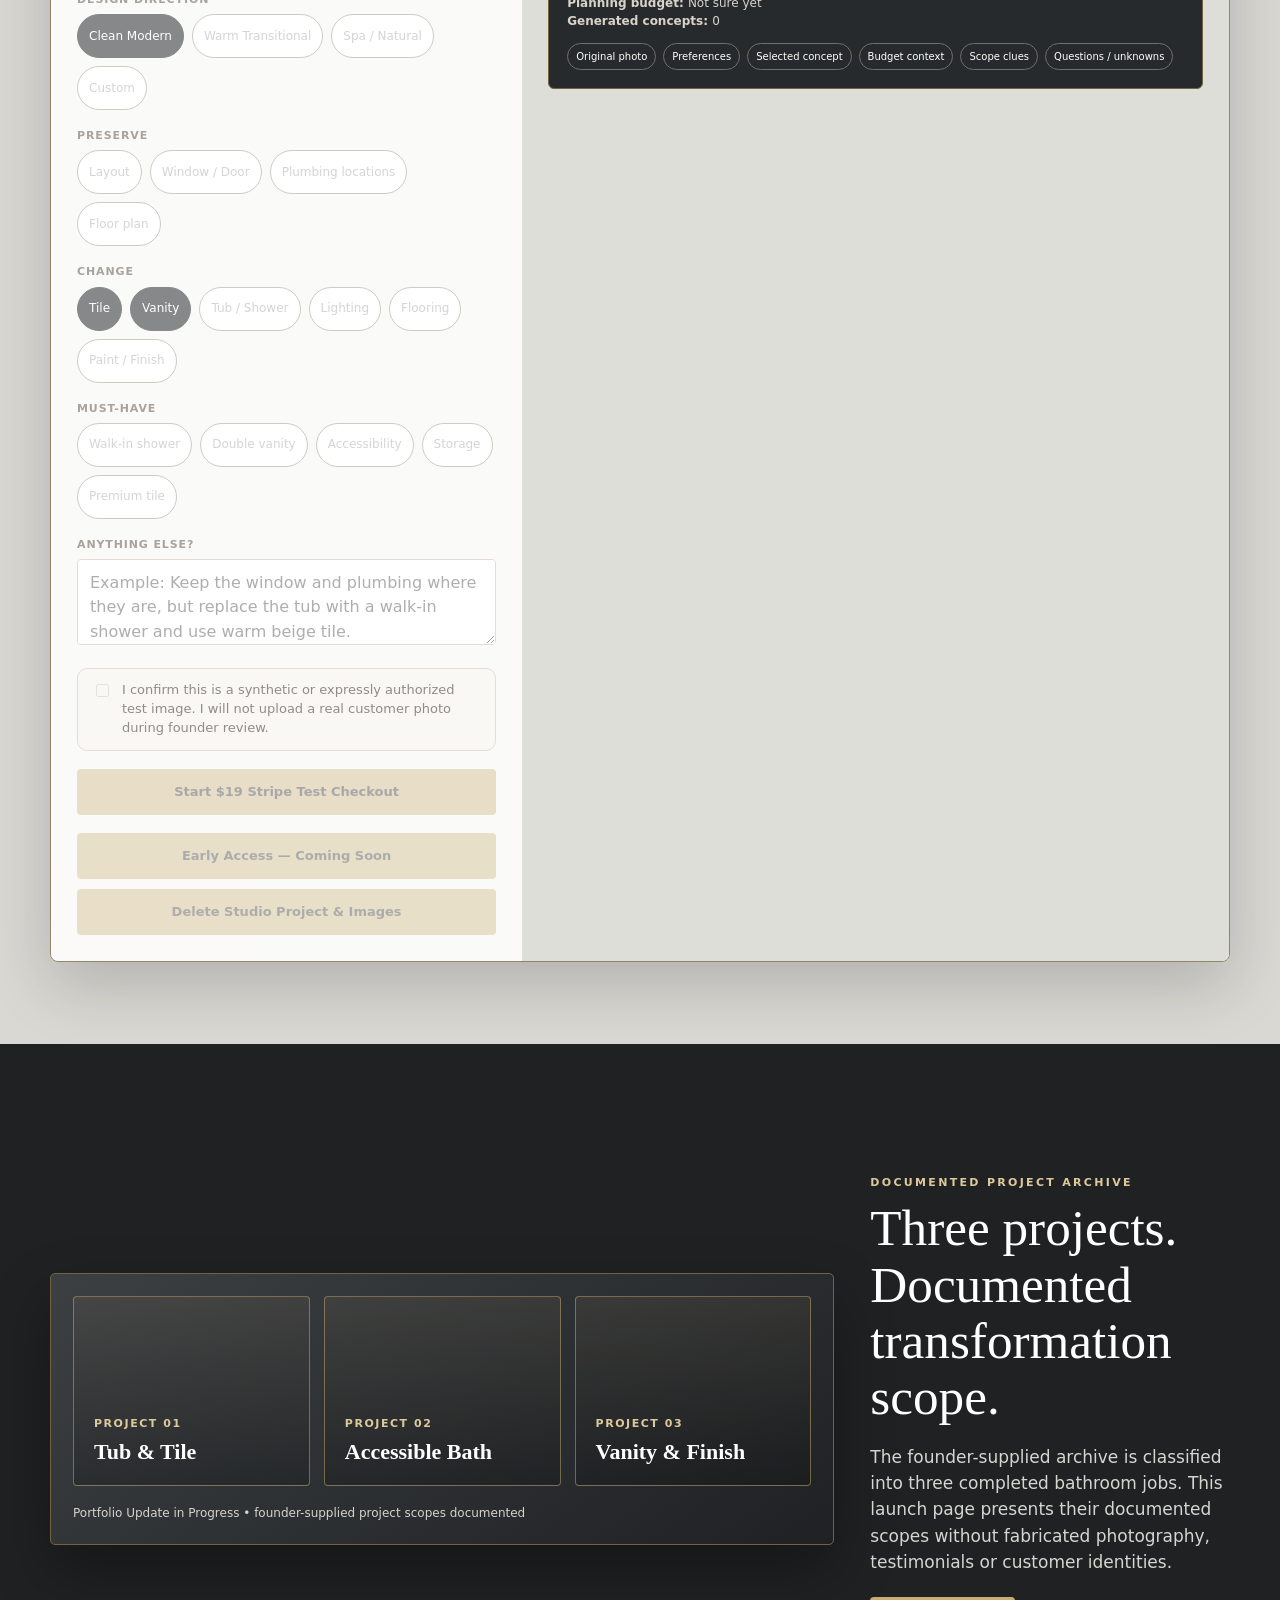
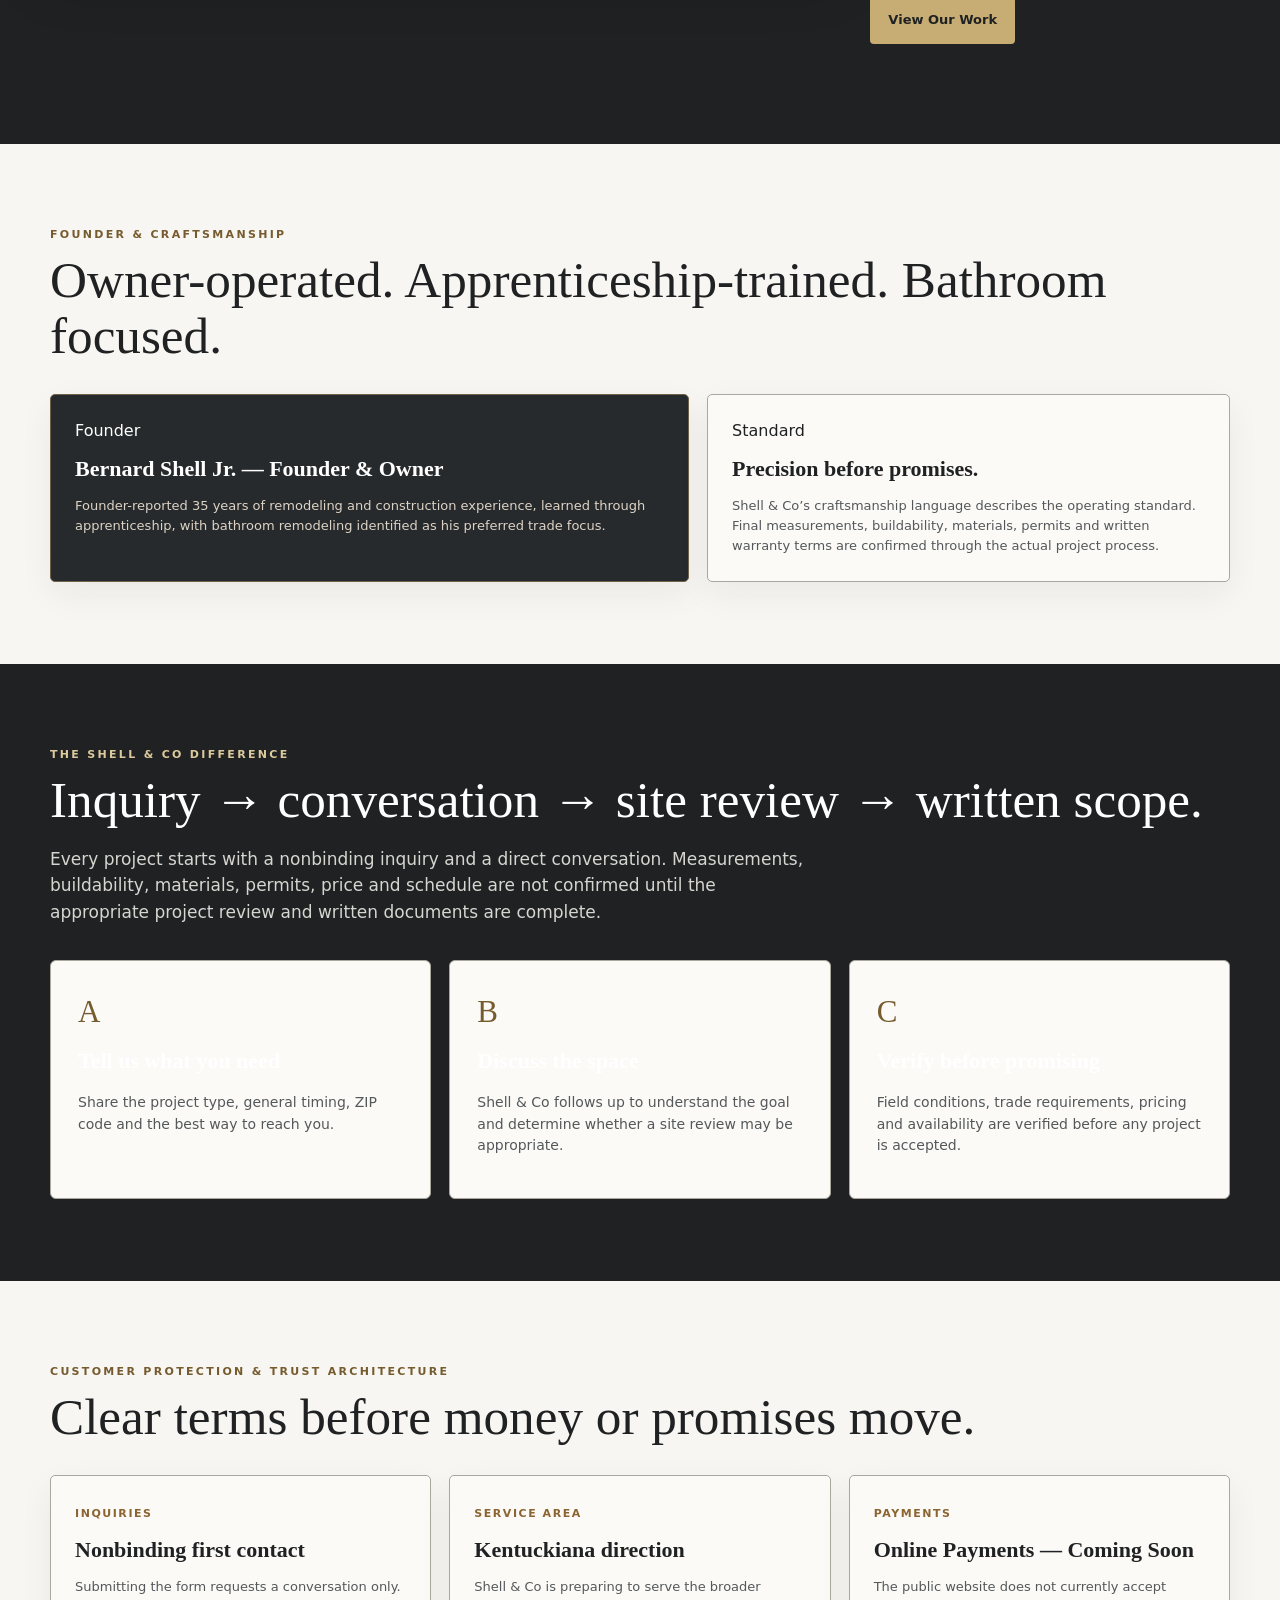
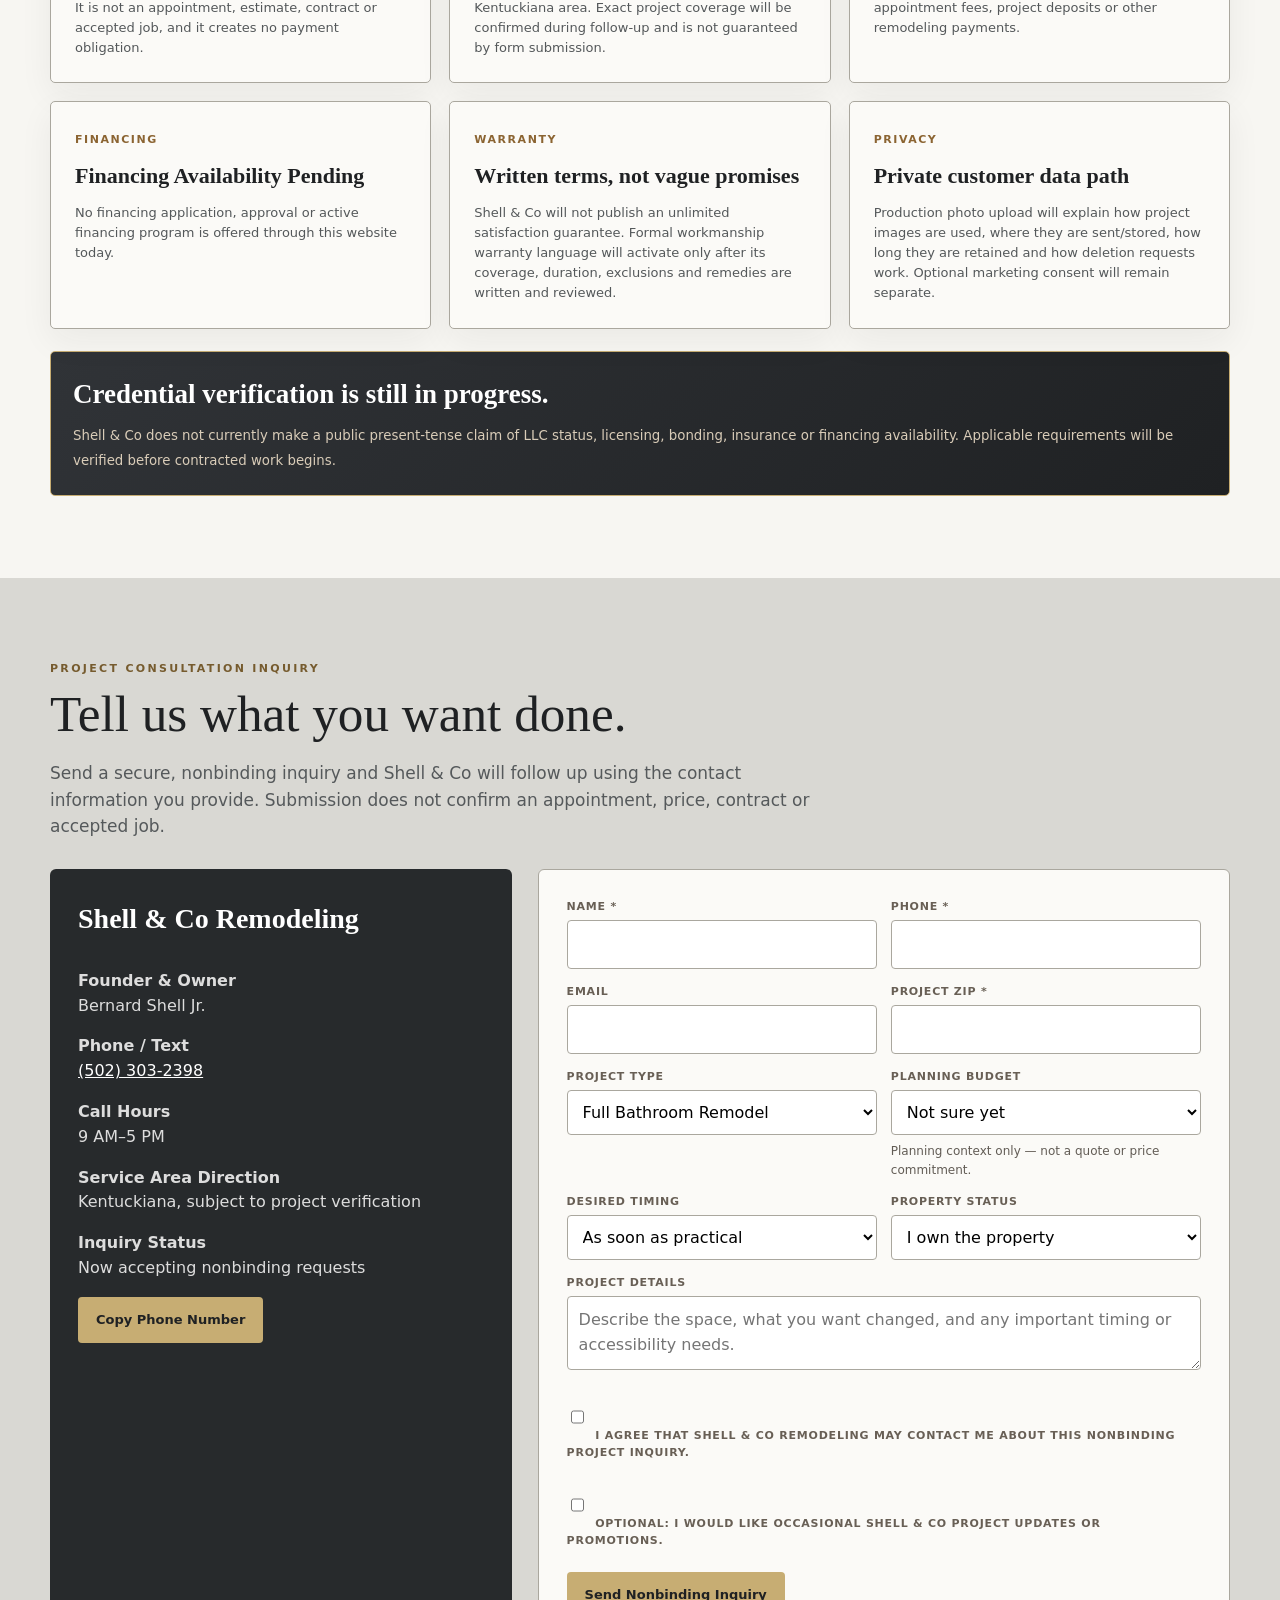
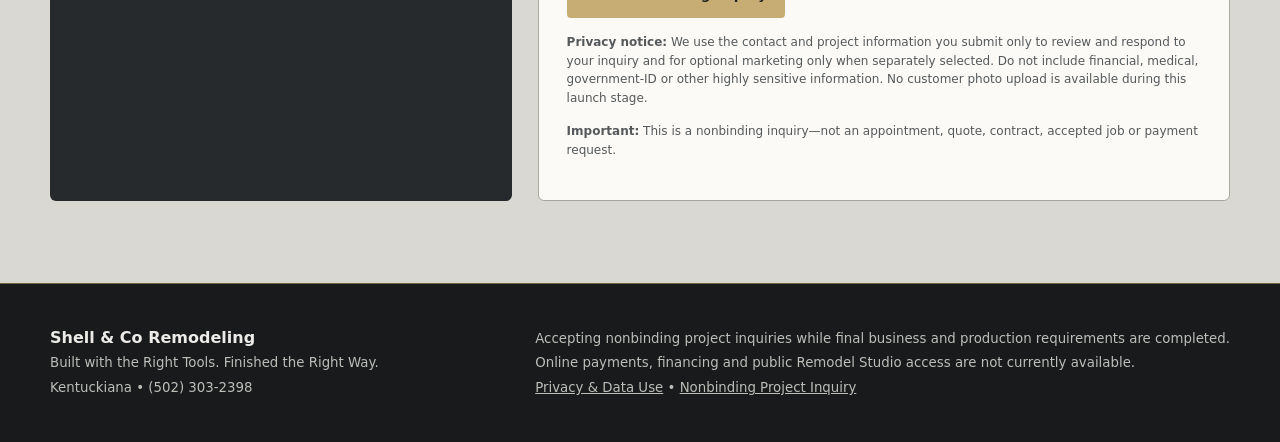
==== commit f6797cd5: "feat(studio): add controlled founder demo" ====
--- a/index.html
+++ b/index.html
@@ -107,7 +107,7 @@
 <section class="section sand" id="studio"><div class="wrap">
 <div class="eyebrow">Shell &amp; Co Remodel Studio™</div><h2>Upload the space. Shape the vision.</h2>
 <p class="lead">The Remodel Studio is being prepared as a guided concept-planning experience. Public photo upload and AI generation remain closed until the privacy, payment, retention and production controls are fully verified.</p>
-<div class="launch-notice"><strong>Remodel Studio Early Access — Coming Soon</strong>No customer photos are accepted here today, and no control on this preview can trigger an AI generation or transmit a photo.</div>
+<div class="launch-notice" id="studioLaunchNotice"><strong>Remodel Studio Early Access — Coming Soon</strong>No customer photos are accepted here today, and no control on this preview can trigger an AI generation or transmit a photo.</div>
 <div class="studio-shell public-preview" aria-label="Remodel Studio coming-soon preview">
 <div class="studio-head"><strong>Remodel Studio Preview</strong><span>Public upload closed • OpenAI gate closed</span></div>
 <div class="studio-grid">
@@ -128,6 +128,7 @@
 <div class="field"><label>Must-have</label><div class="chips"><button type="button" class="chip" data-group="must" data-value="Walk-in shower">Walk-in shower</button><button type="button" class="chip" data-group="must" data-value="Double vanity">Double vanity</button><button type="button" class="chip" data-group="must" data-value="Accessibility">Accessibility</button><button type="button" class="chip" data-group="must" data-value="Storage">Storage</button><button type="button" class="chip" data-group="must" data-value="Premium tile">Premium tile</button></div></div>
 <div class="field"><label for="vision">Anything else?</label><textarea id="vision" placeholder="Example: Keep the window and plumbing where they are, but replace the tub with a walk-in shower and use warm beige tile."></textarea></div>
 <label class="studio-consent"><input id="syntheticConsent" type="checkbox"> <span>I confirm this is a synthetic or expressly authorized test image. I will not upload a real customer photo during founder review.</span></label>
+<button class="button beige" id="checkoutBtn" type="button" style="width:100%;margin-top:18px" hidden>Start $19 Stripe Test Checkout</button>
 <button class="button" id="generateBtn" type="button" style="width:100%;margin-top:18px" disabled>Early Access — Coming Soon</button>
 <button class="button beige" id="deleteStudioBtn" type="button" style="width:100%;margin-top:10px" hidden>Delete Studio Project &amp; Images</button>
 </fieldset>
@@ -182,5 +183,5 @@
 </main>
 <footer class="footer"><div class="wrap footer-grid"><div><strong>Shell &amp; Co Remodeling</strong><br><small>Built with the Right Tools. Finished the Right Way.<br>Kentuckiana • (502) 303-2398</small></div><div><small>Accepting nonbinding project inquiries while final business and production requirements are completed.<br>Online payments, financing and public Remodel Studio access are not currently available.<br><a href="privacy.html">Privacy &amp; Data Use</a> • <a href="#estimate">Nonbinding Project Inquiry</a></small></div></div></footer>
 <div class="mobile-contact-dock" aria-label="Quick contact"><a href="tel:+15023032398">Call</a><a href="sms:+15023032398">Text</a><a href="#estimate">Estimate</a></div>
-<script src="assets/app.js?v=20260819-2"></script>
+<script src="assets/app.js?v=20260822-1"></script>
 </body></html>
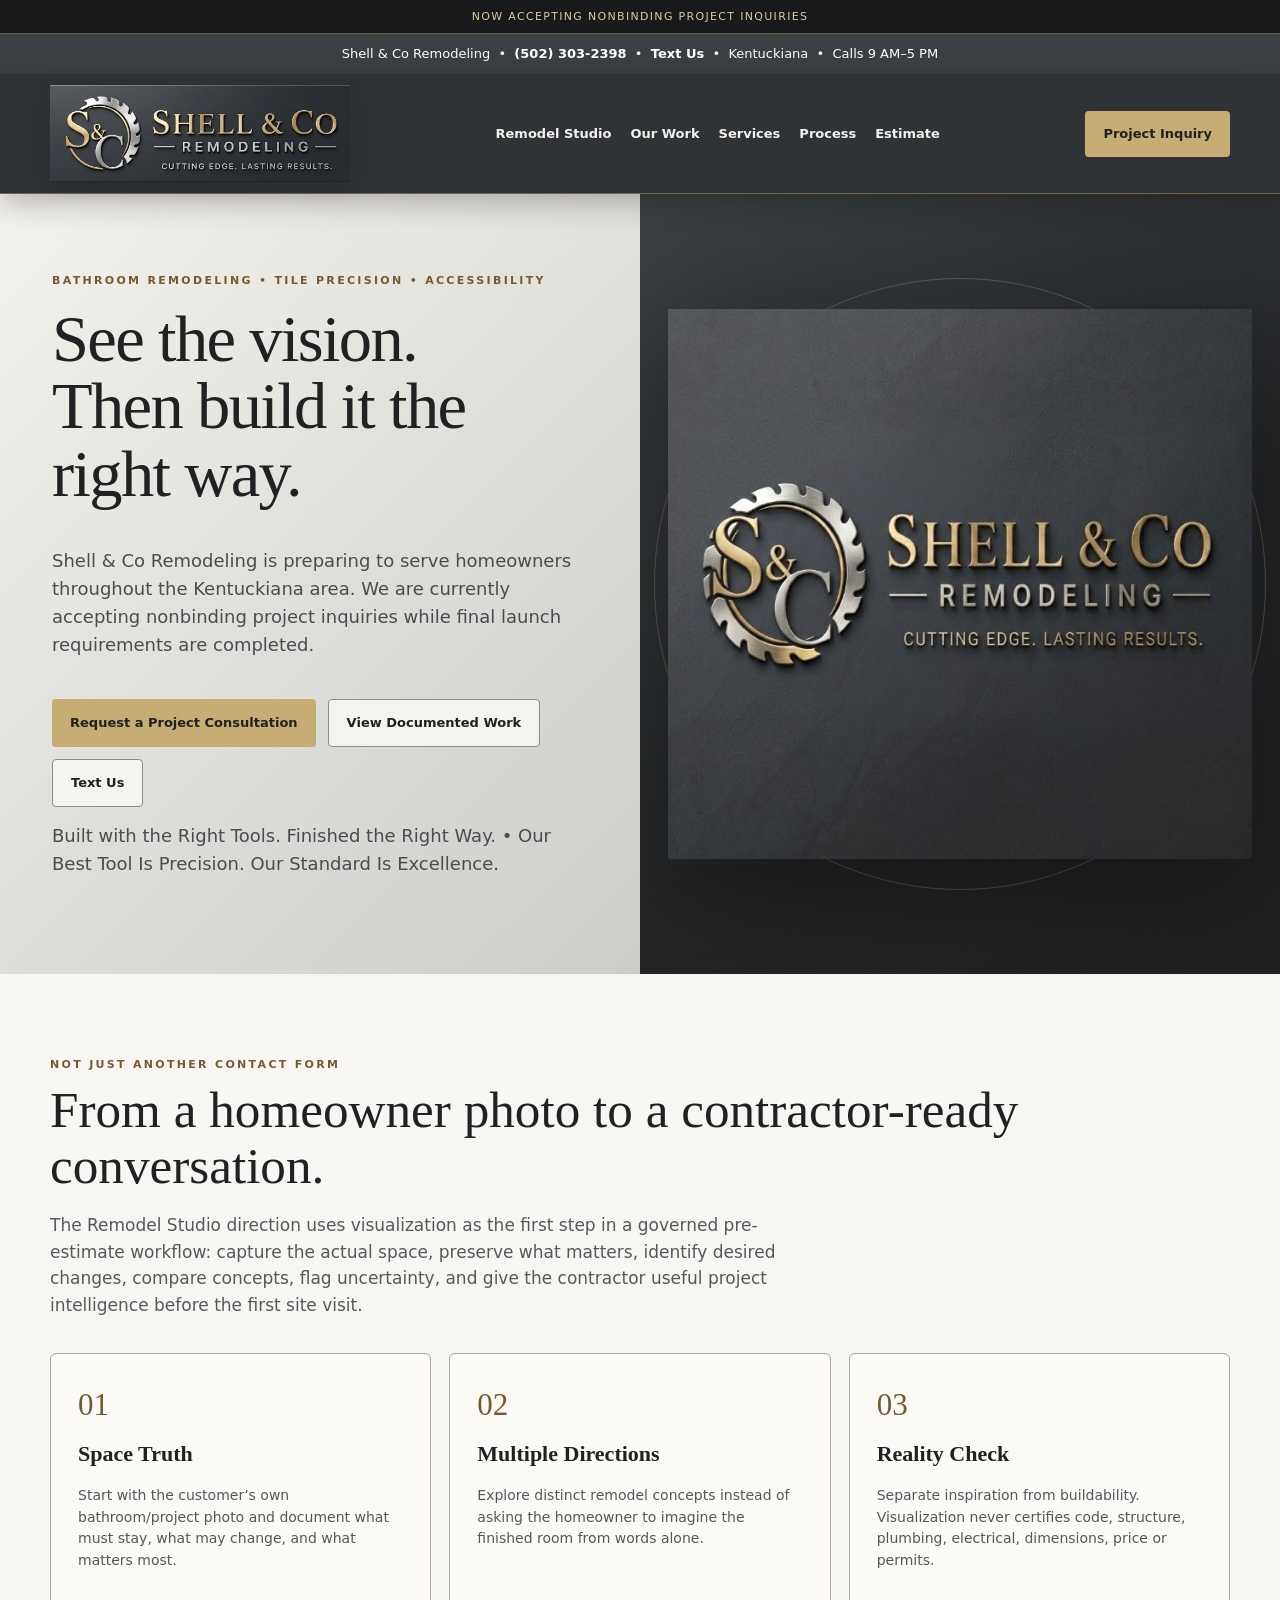
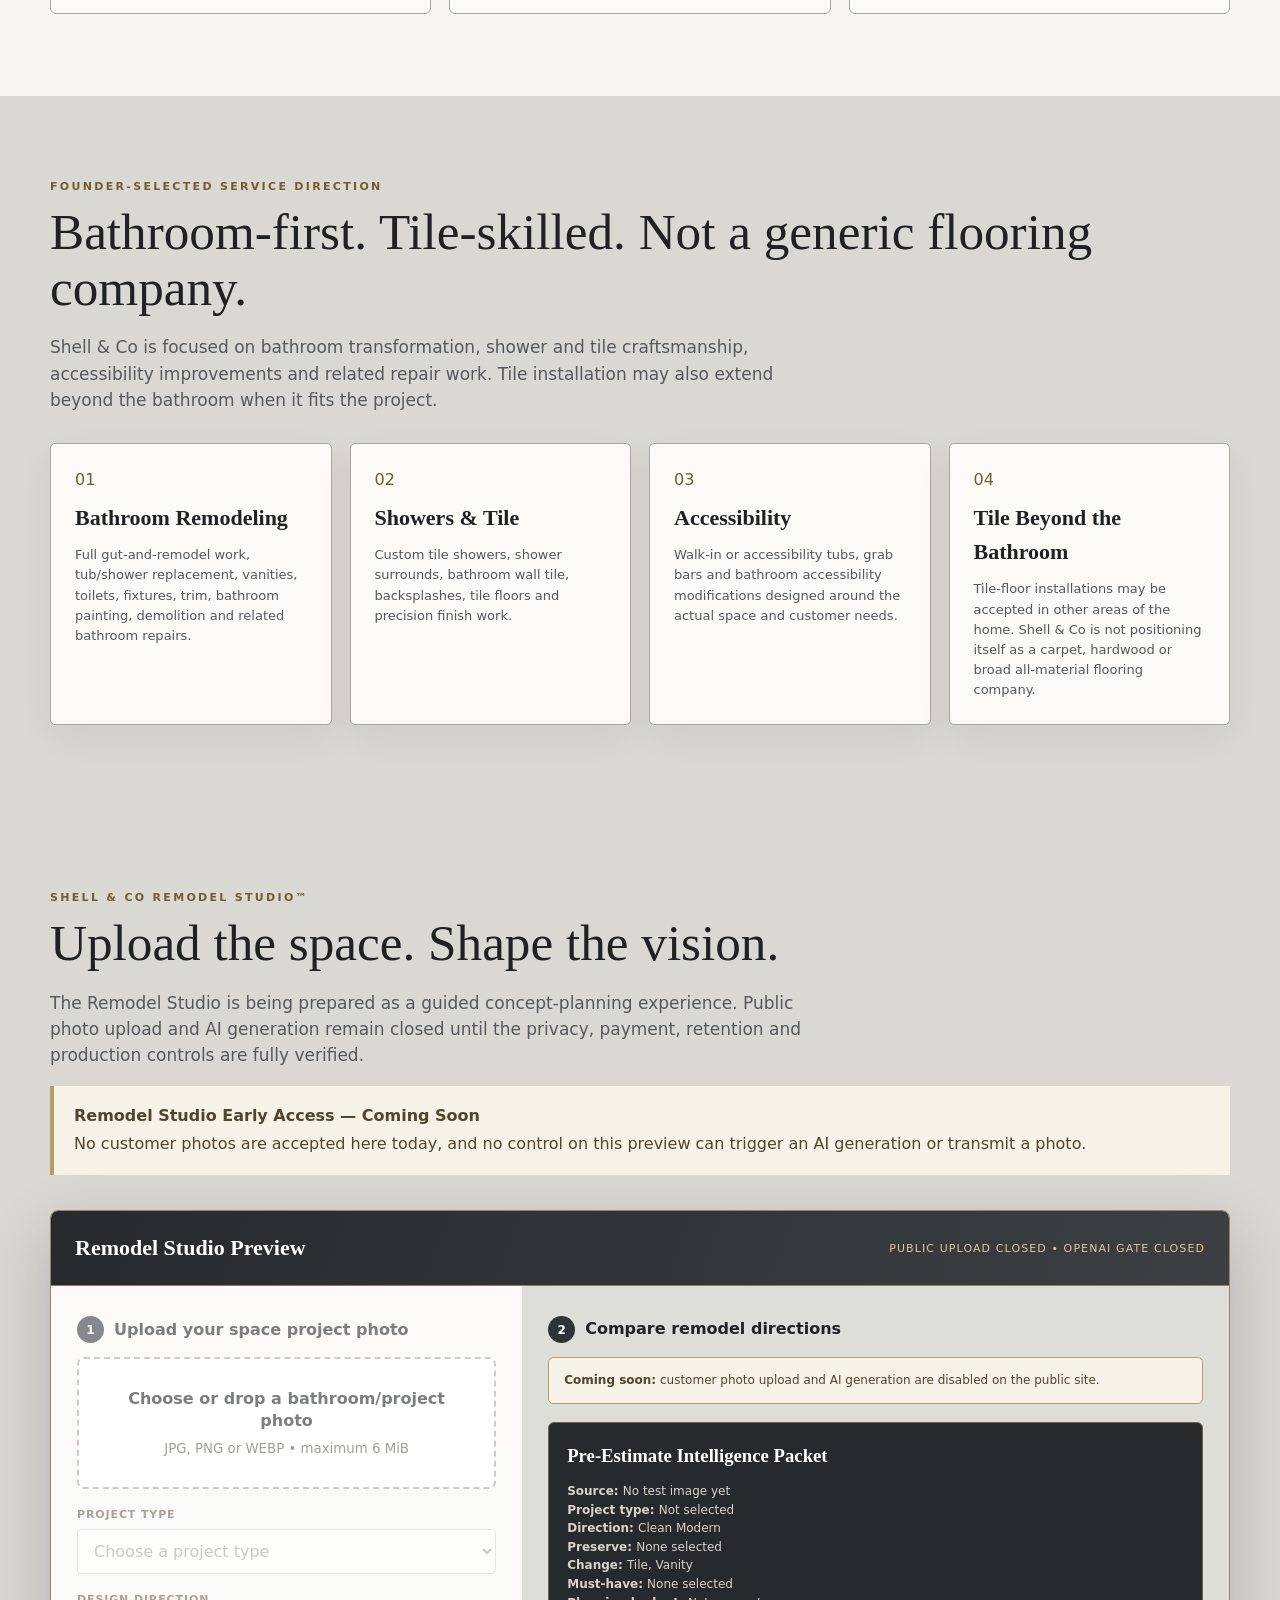
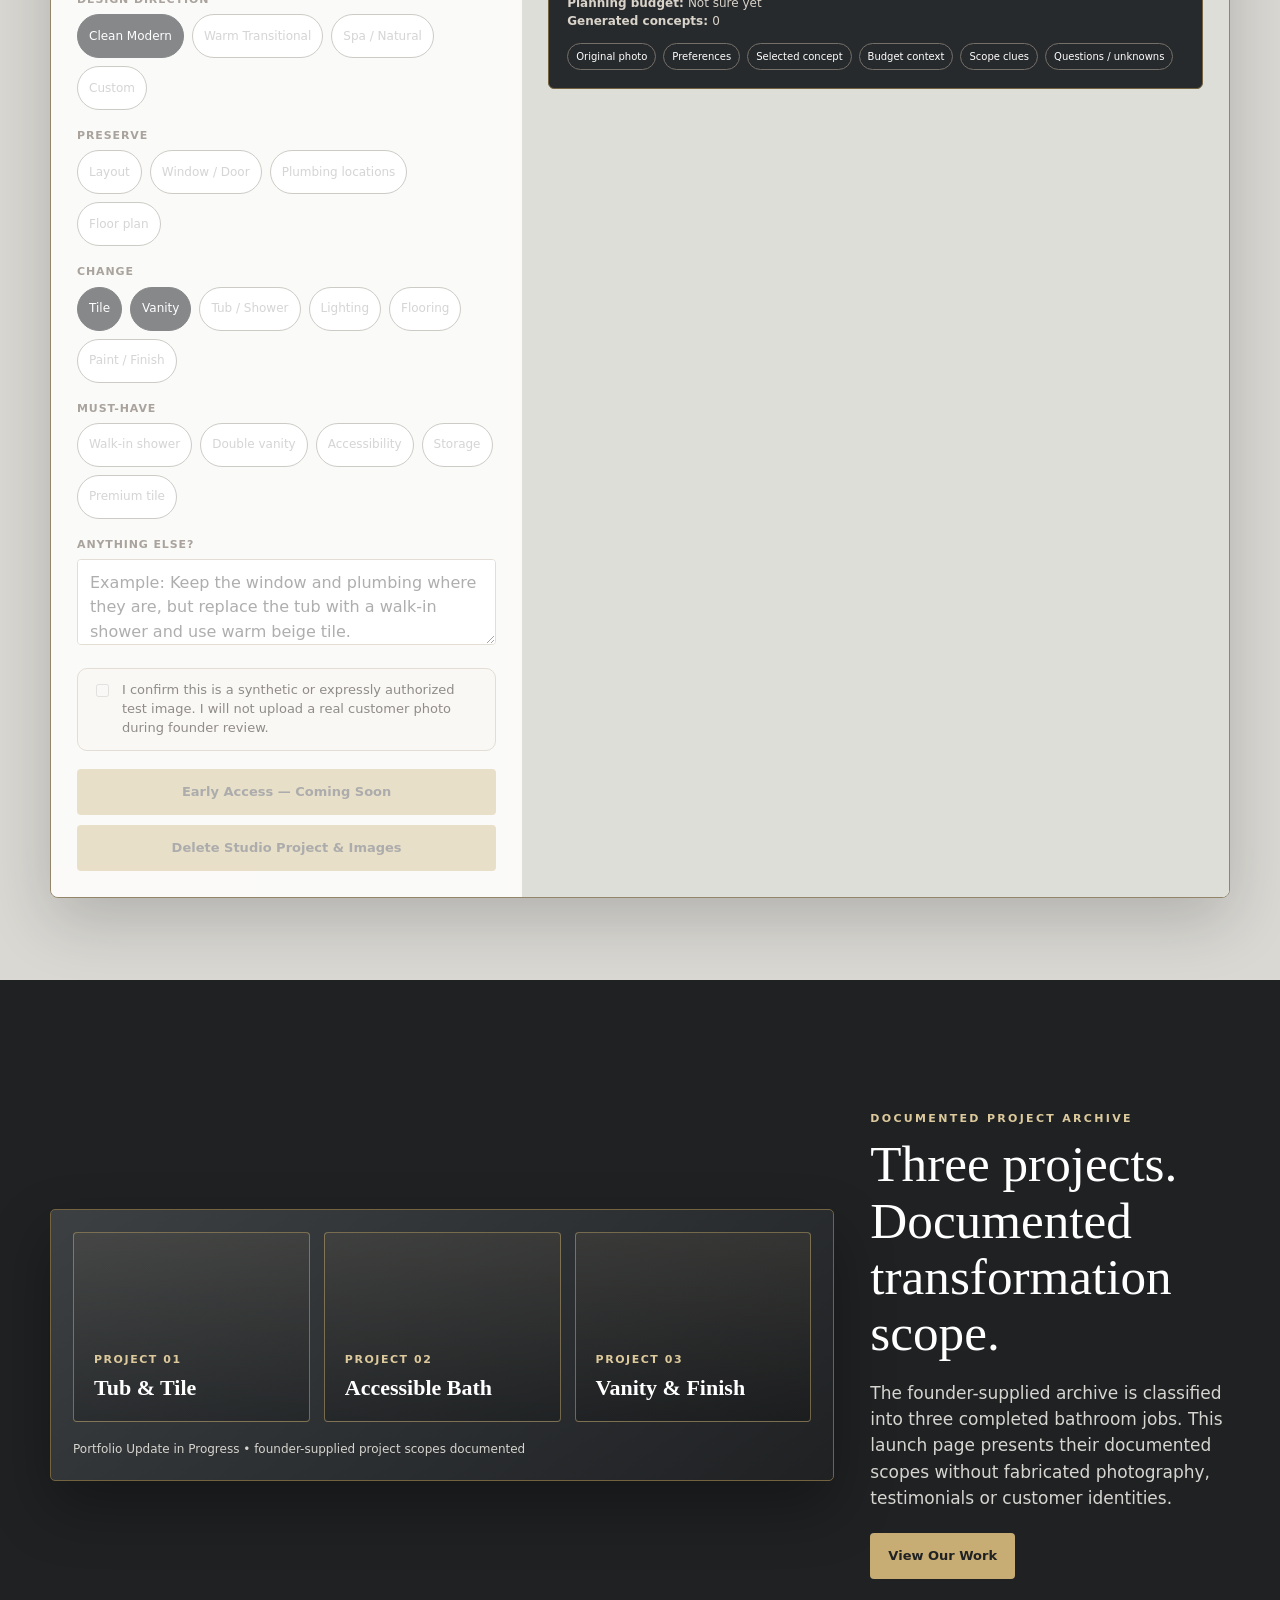
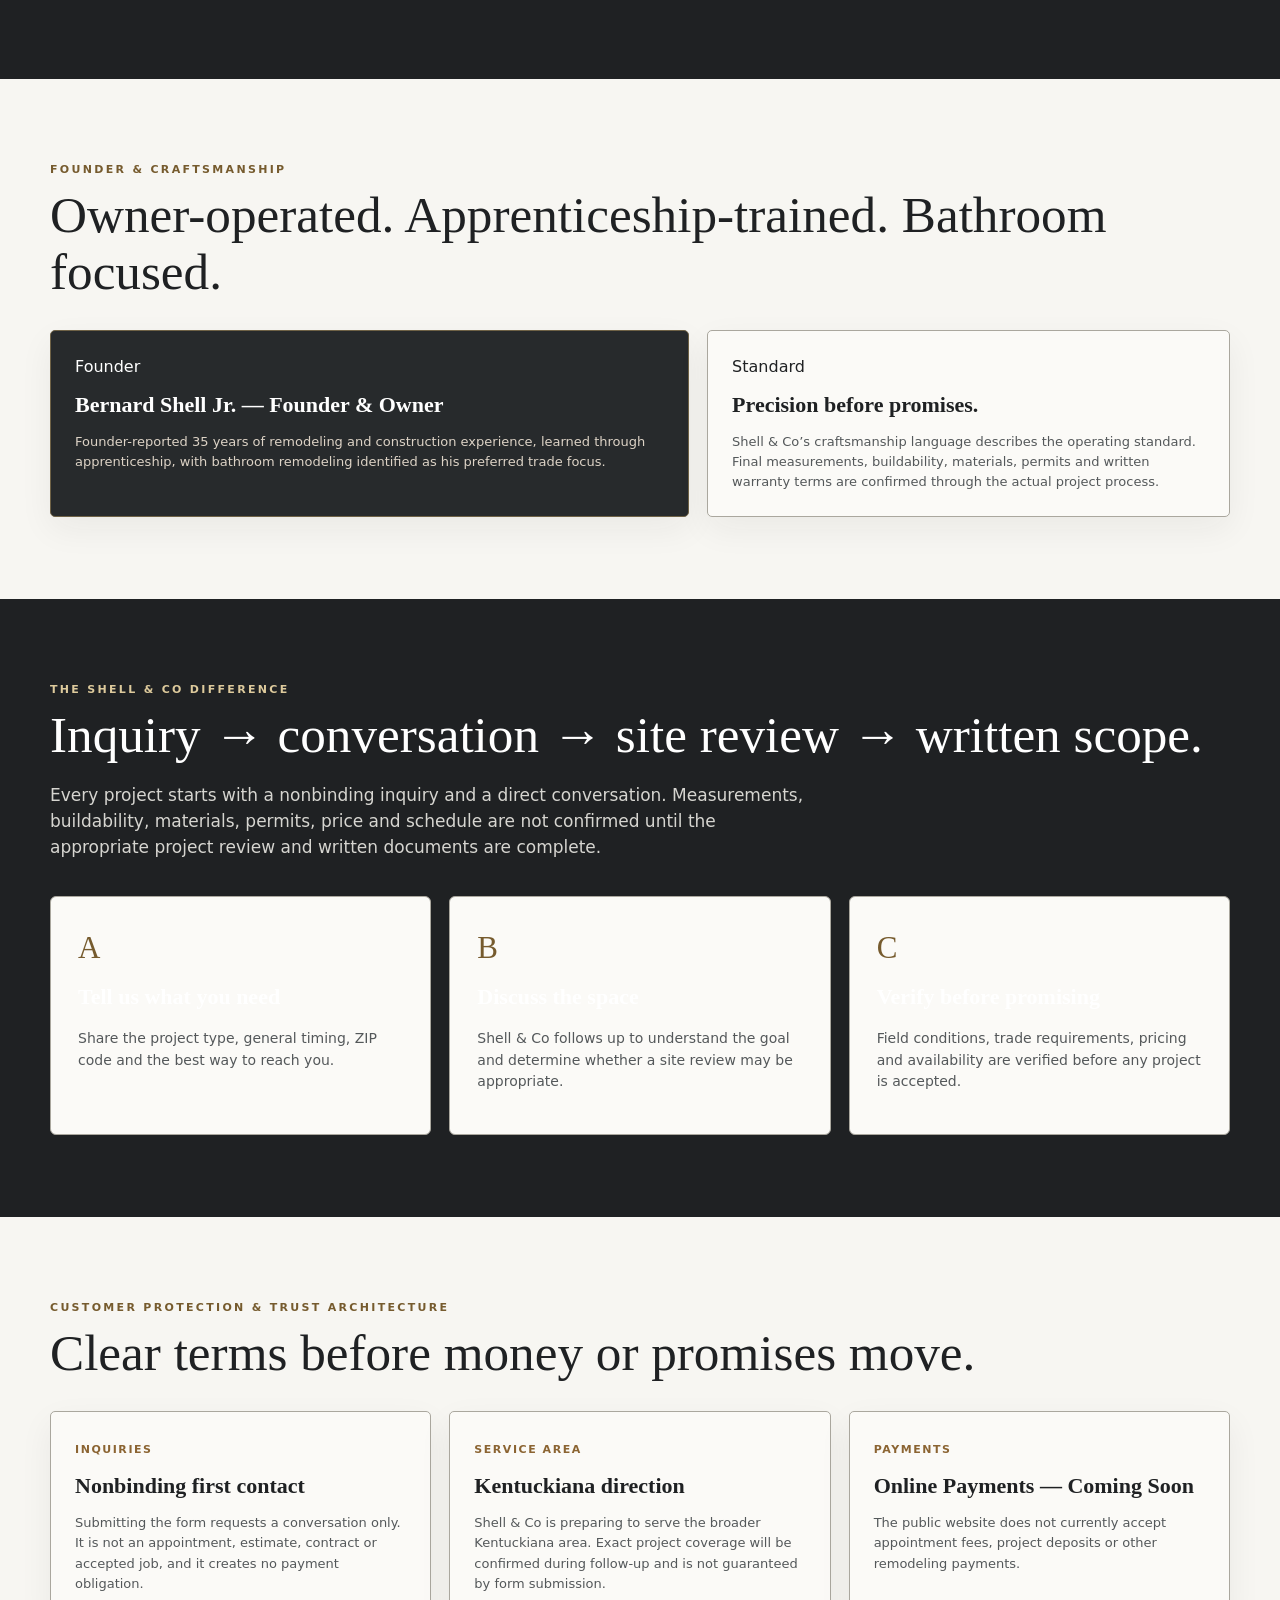
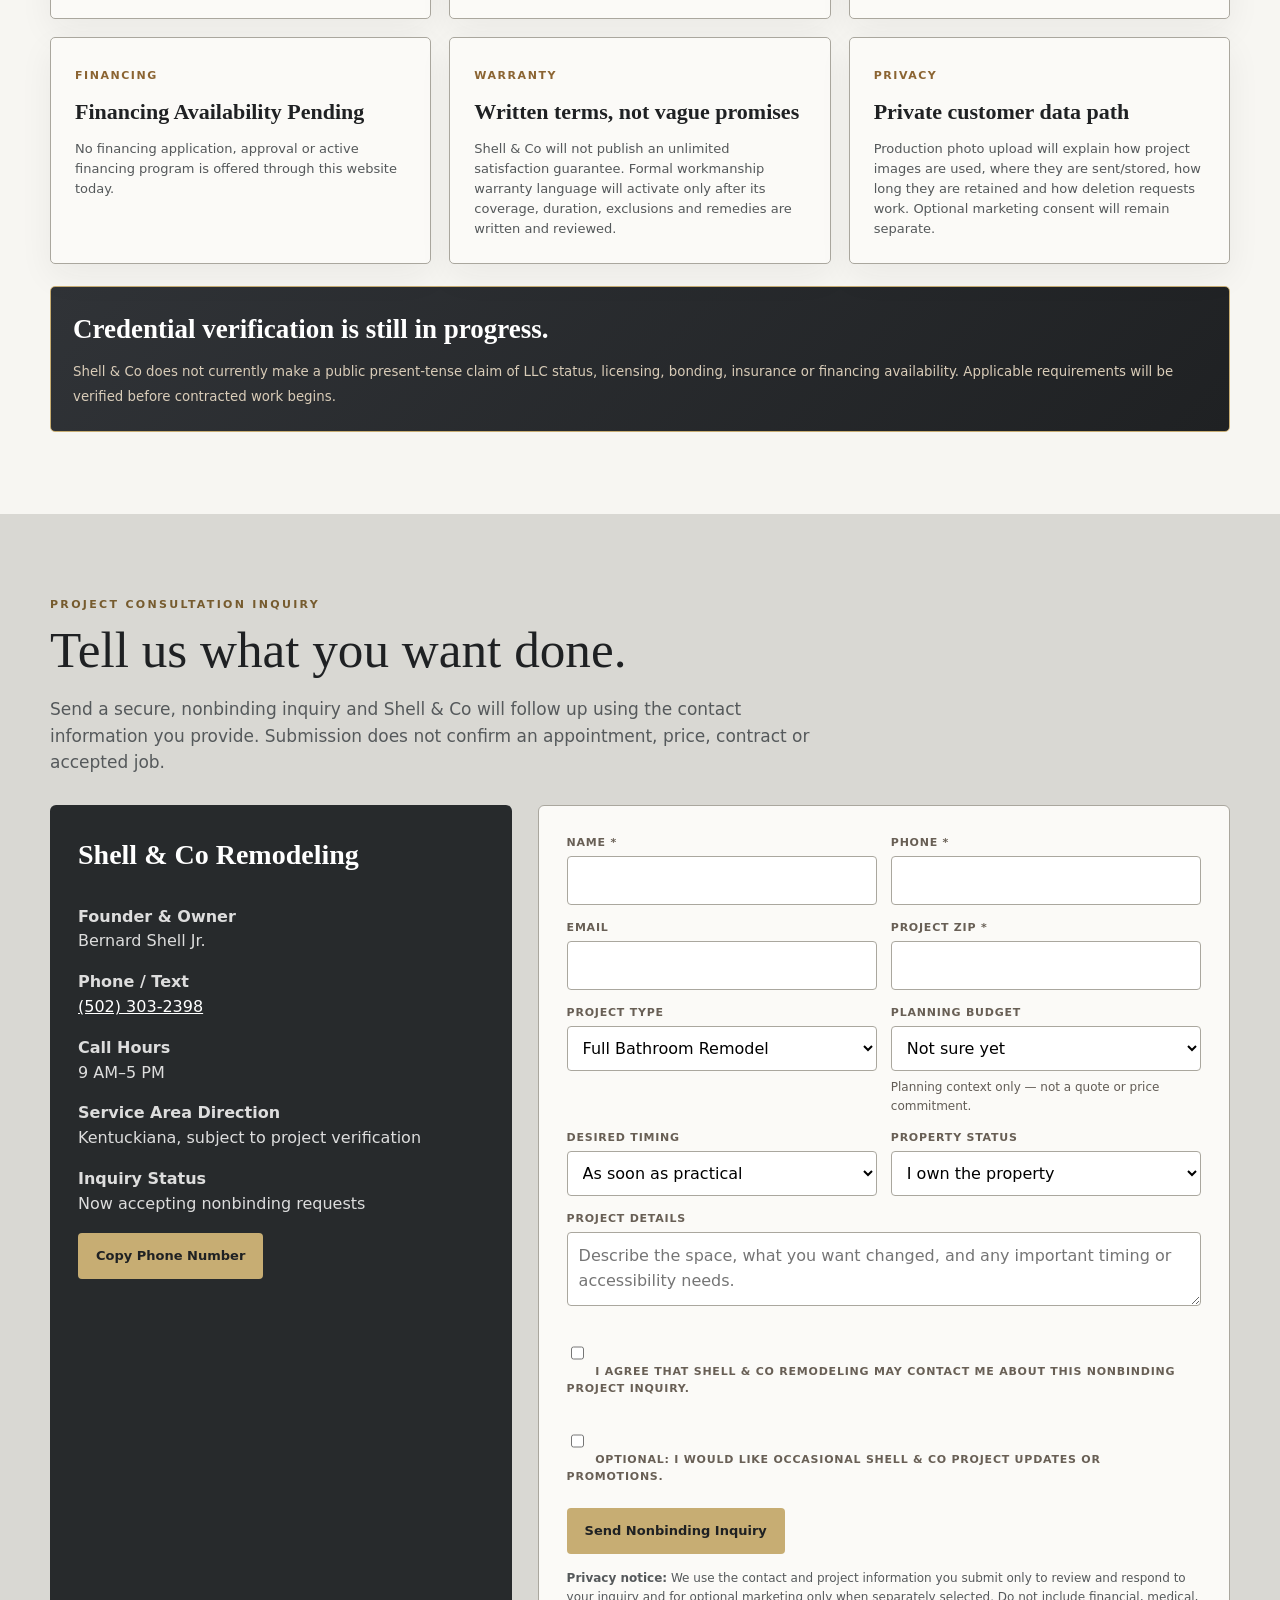
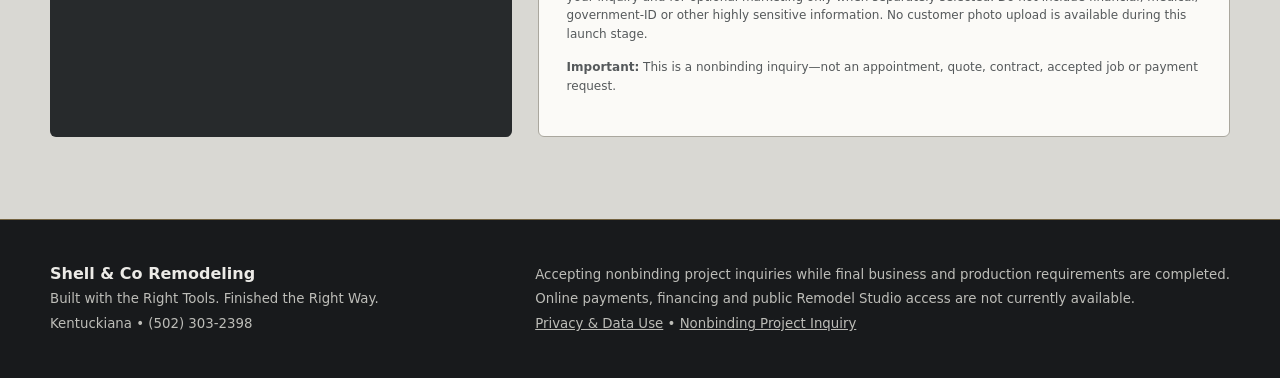
==== commit 8ad84bc6: "fix(studio): conceal test checkout from public view" ====
--- a/index.html
+++ b/index.html
@@ -128,7 +128,7 @@
 <div class="field"><label>Must-have</label><div class="chips"><button type="button" class="chip" data-group="must" data-value="Walk-in shower">Walk-in shower</button><button type="button" class="chip" data-group="must" data-value="Double vanity">Double vanity</button><button type="button" class="chip" data-group="must" data-value="Accessibility">Accessibility</button><button type="button" class="chip" data-group="must" data-value="Storage">Storage</button><button type="button" class="chip" data-group="must" data-value="Premium tile">Premium tile</button></div></div>
 <div class="field"><label for="vision">Anything else?</label><textarea id="vision" placeholder="Example: Keep the window and plumbing where they are, but replace the tub with a walk-in shower and use warm beige tile."></textarea></div>
 <label class="studio-consent"><input id="syntheticConsent" type="checkbox"> <span>I confirm this is a synthetic or expressly authorized test image. I will not upload a real customer photo during founder review.</span></label>
-<button class="button beige" id="checkoutBtn" type="button" style="width:100%;margin-top:18px" hidden>Start $19 Stripe Test Checkout</button>
+<button class="button beige" id="checkoutBtn" type="button" style="display:none;width:100%;margin-top:18px" hidden>Start $19 Stripe Test Checkout</button>
 <button class="button" id="generateBtn" type="button" style="width:100%;margin-top:18px" disabled>Early Access — Coming Soon</button>
 <button class="button beige" id="deleteStudioBtn" type="button" style="width:100%;margin-top:10px" hidden>Delete Studio Project &amp; Images</button>
 </fieldset>
@@ -183,5 +183,5 @@
 </main>
 <footer class="footer"><div class="wrap footer-grid"><div><strong>Shell &amp; Co Remodeling</strong><br><small>Built with the Right Tools. Finished the Right Way.<br>Kentuckiana • (502) 303-2398</small></div><div><small>Accepting nonbinding project inquiries while final business and production requirements are completed.<br>Online payments, financing and public Remodel Studio access are not currently available.<br><a href="privacy.html">Privacy &amp; Data Use</a> • <a href="#estimate">Nonbinding Project Inquiry</a></small></div></div></footer>
 <div class="mobile-contact-dock" aria-label="Quick contact"><a href="tel:+15023032398">Call</a><a href="sms:+15023032398">Text</a><a href="#estimate">Estimate</a></div>
-<script src="assets/app.js?v=20260822-1"></script>
+<script src="assets/app.js?v=20260823-2"></script>
 </body></html>
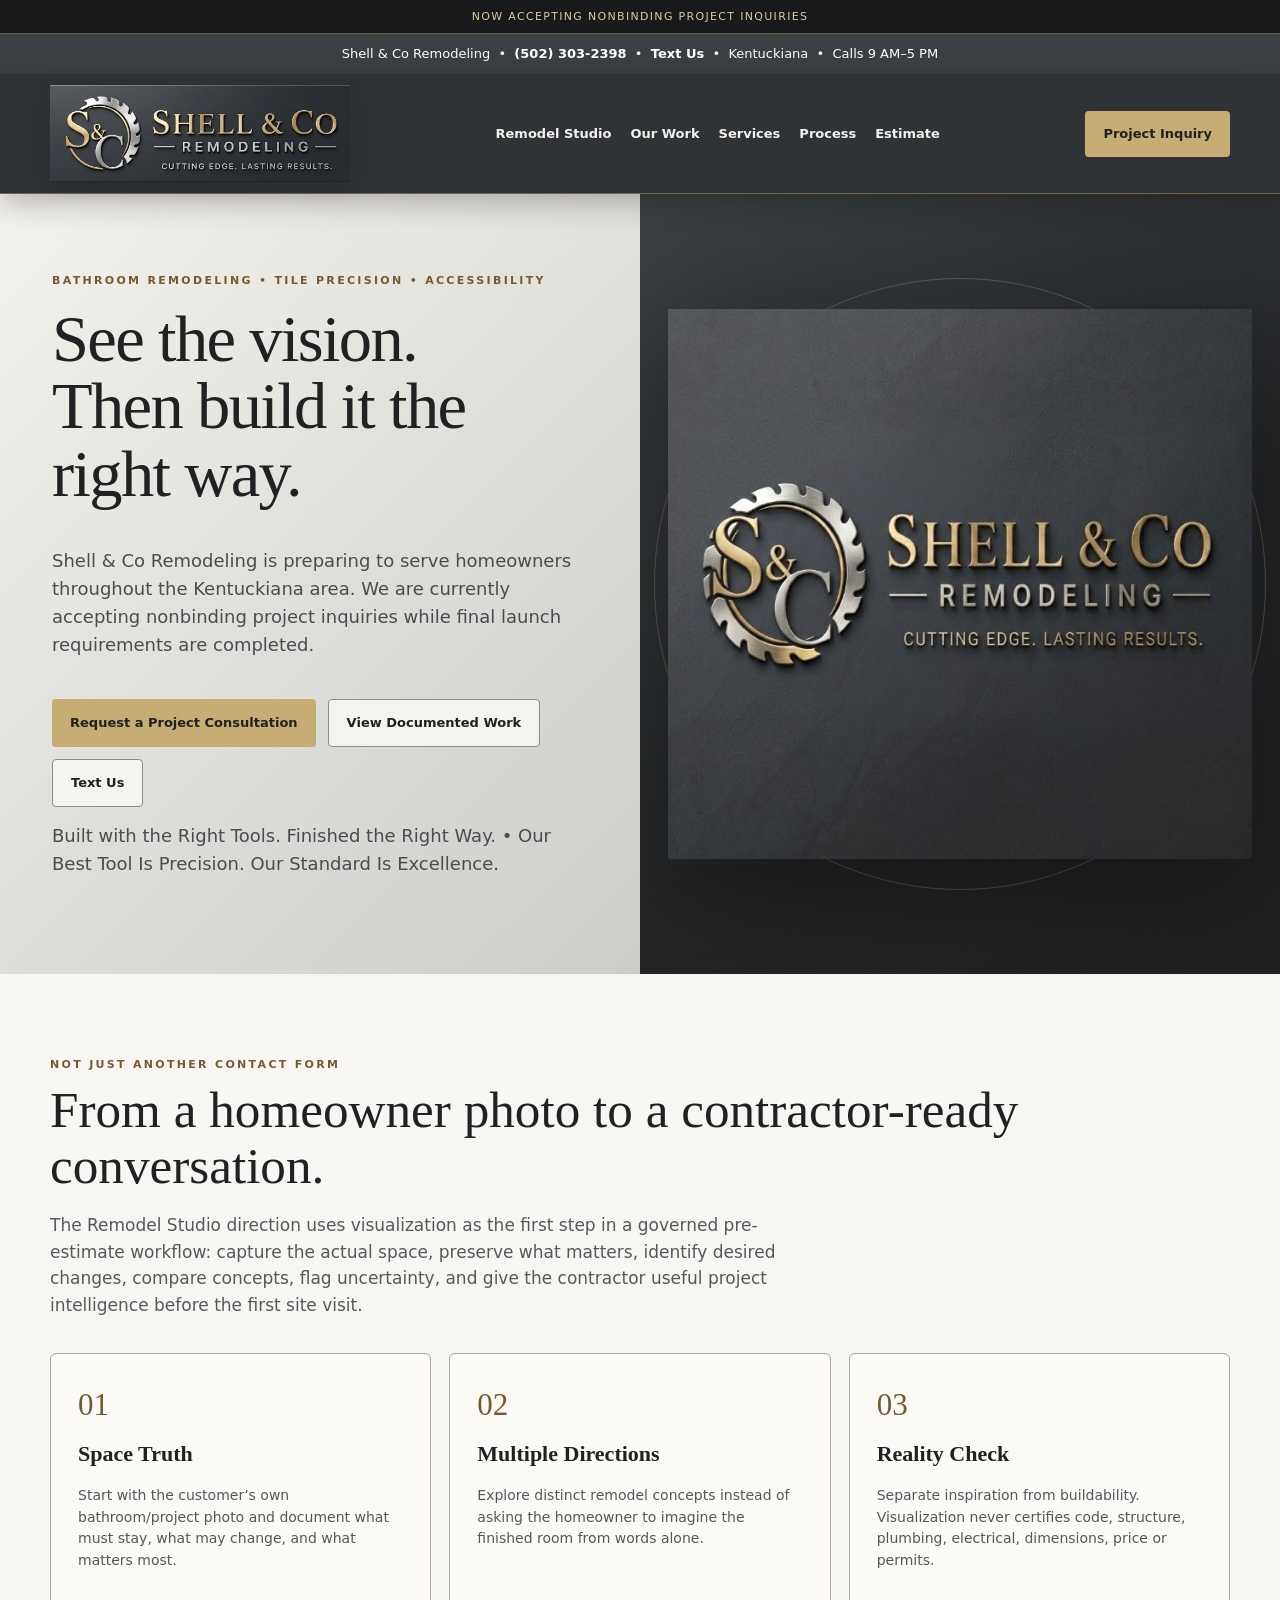
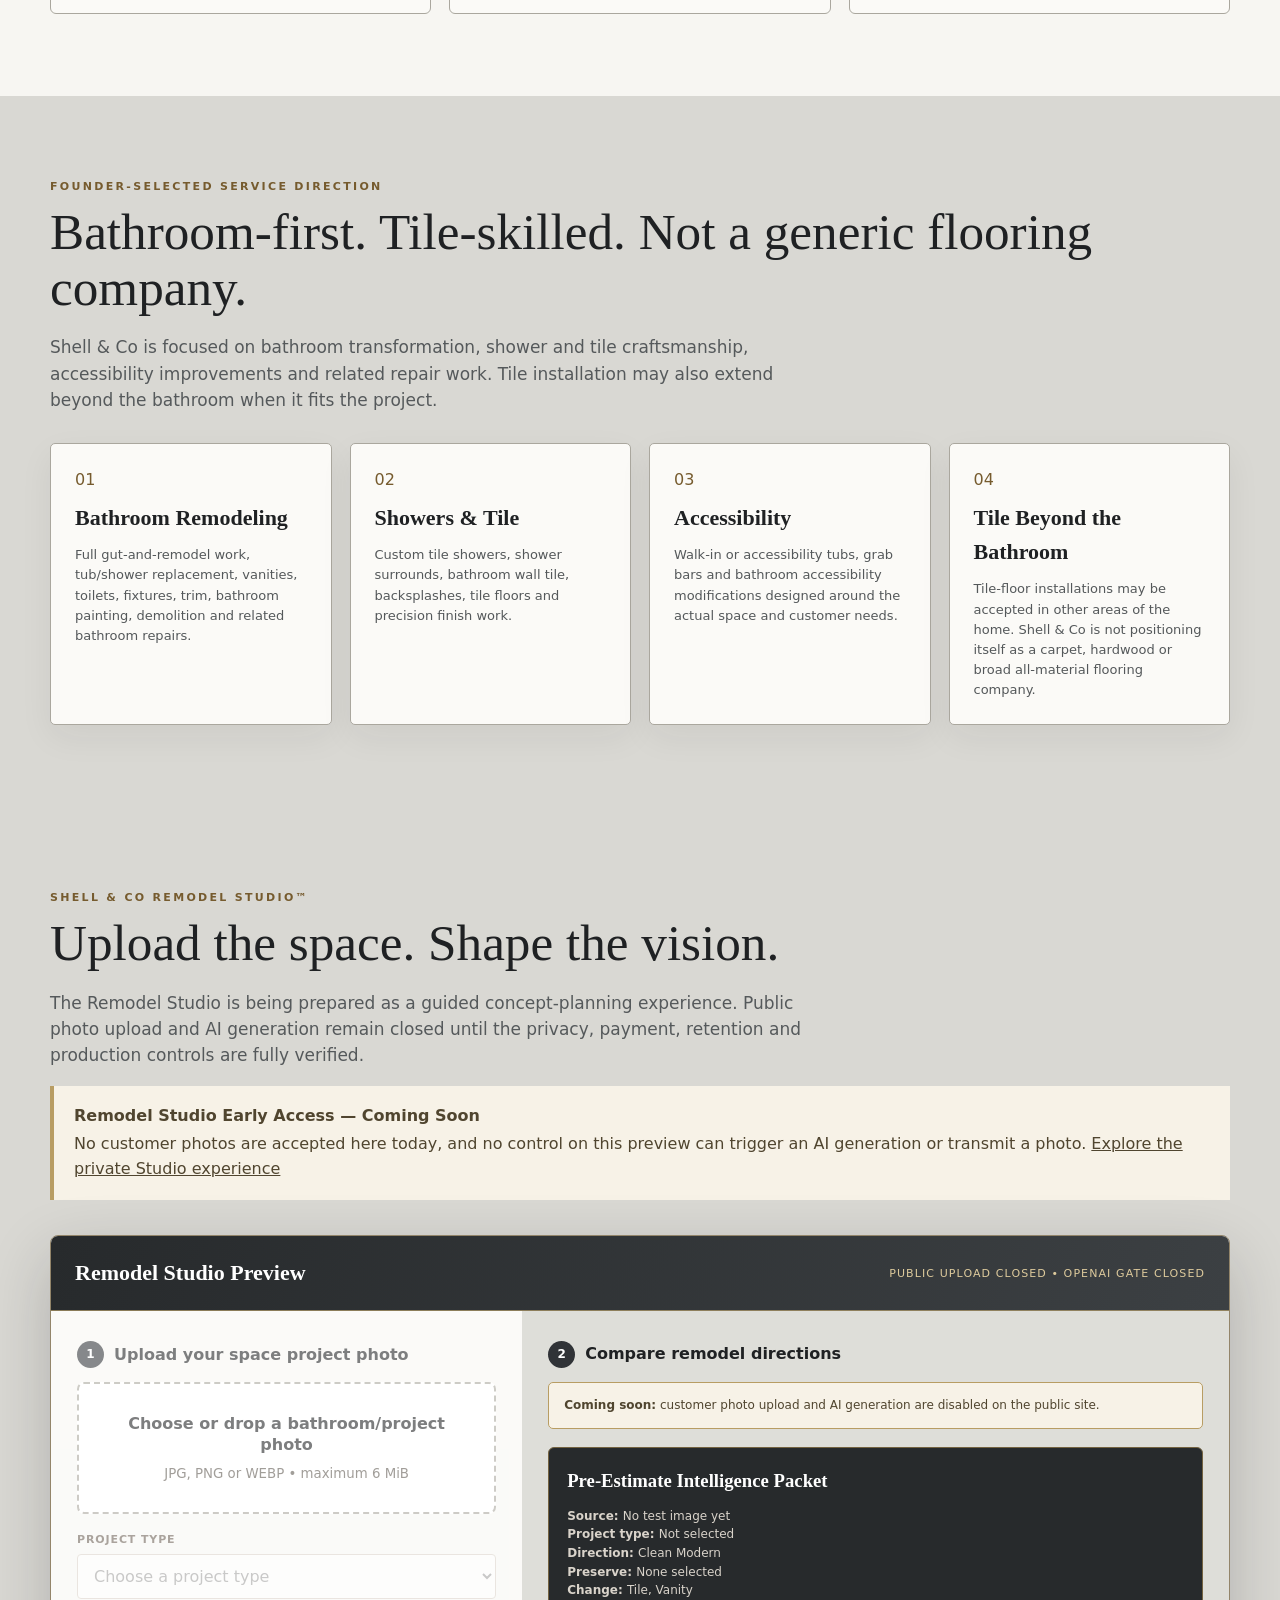
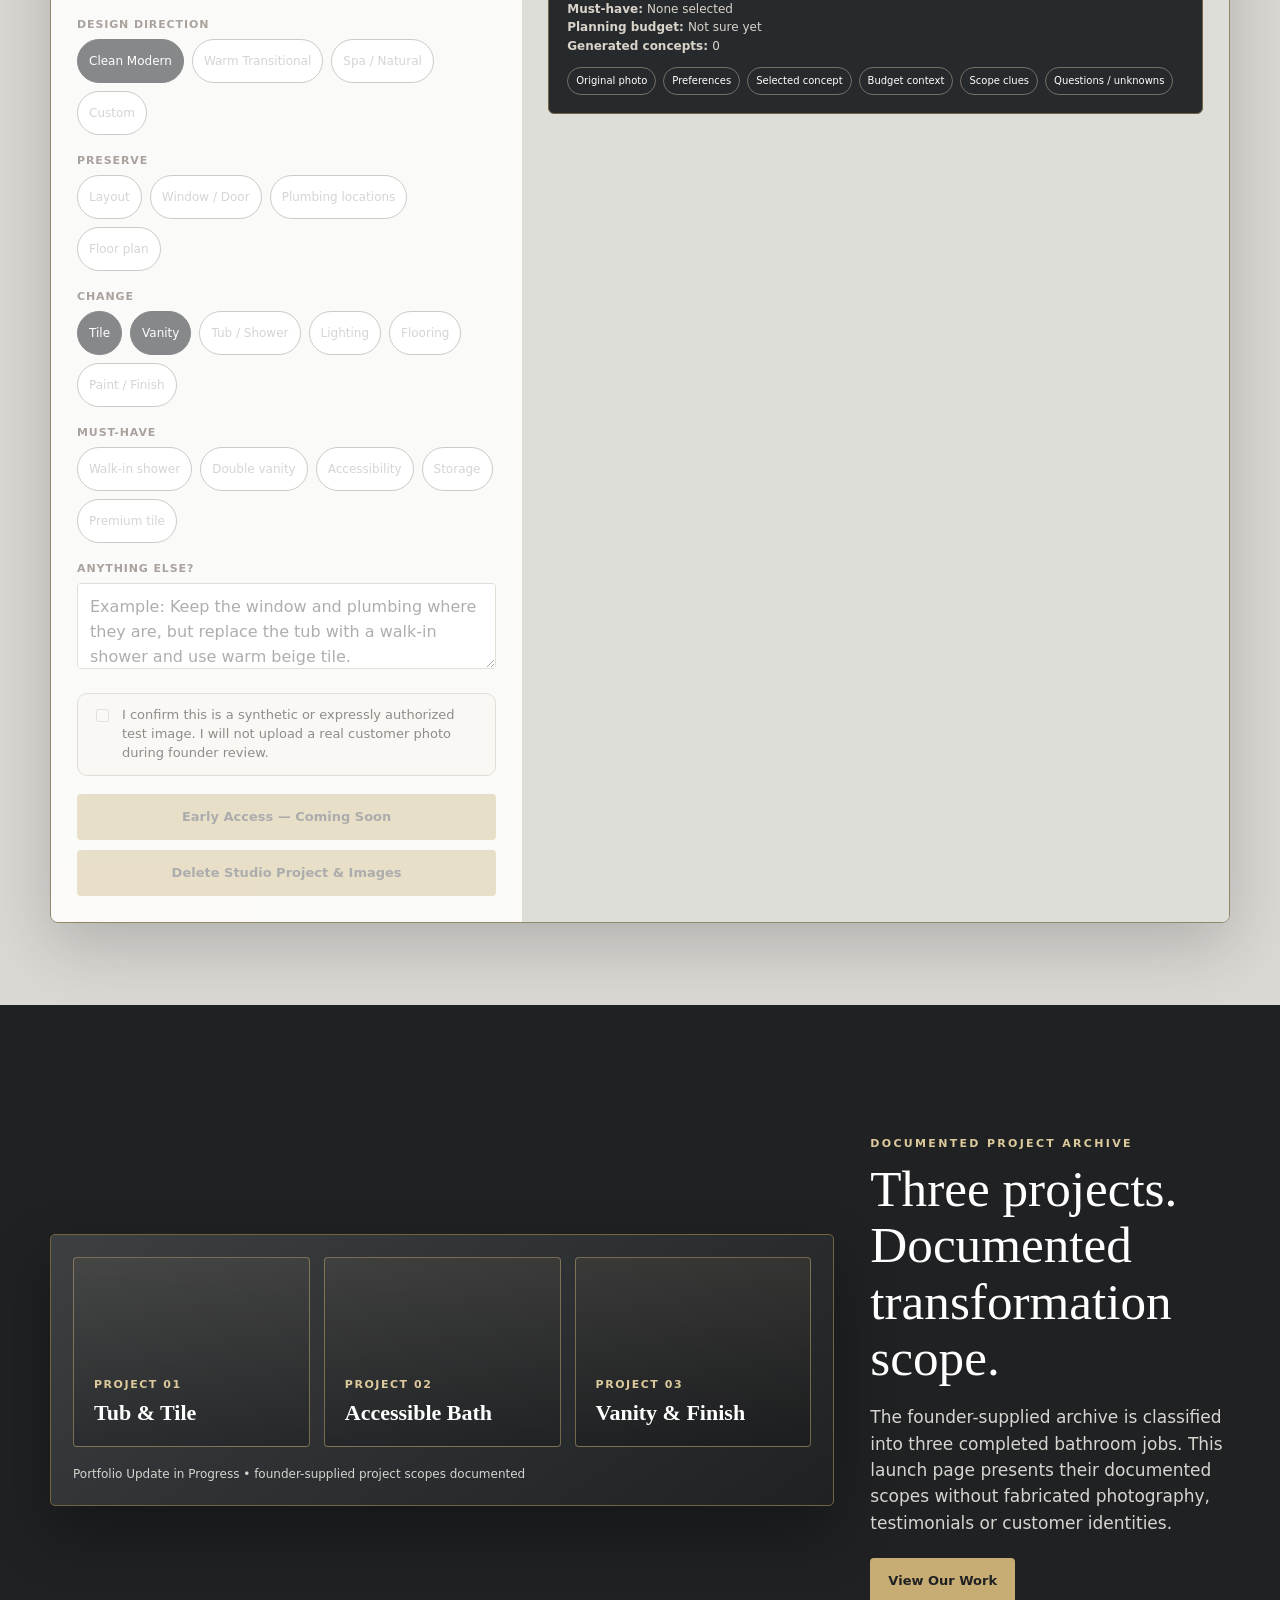
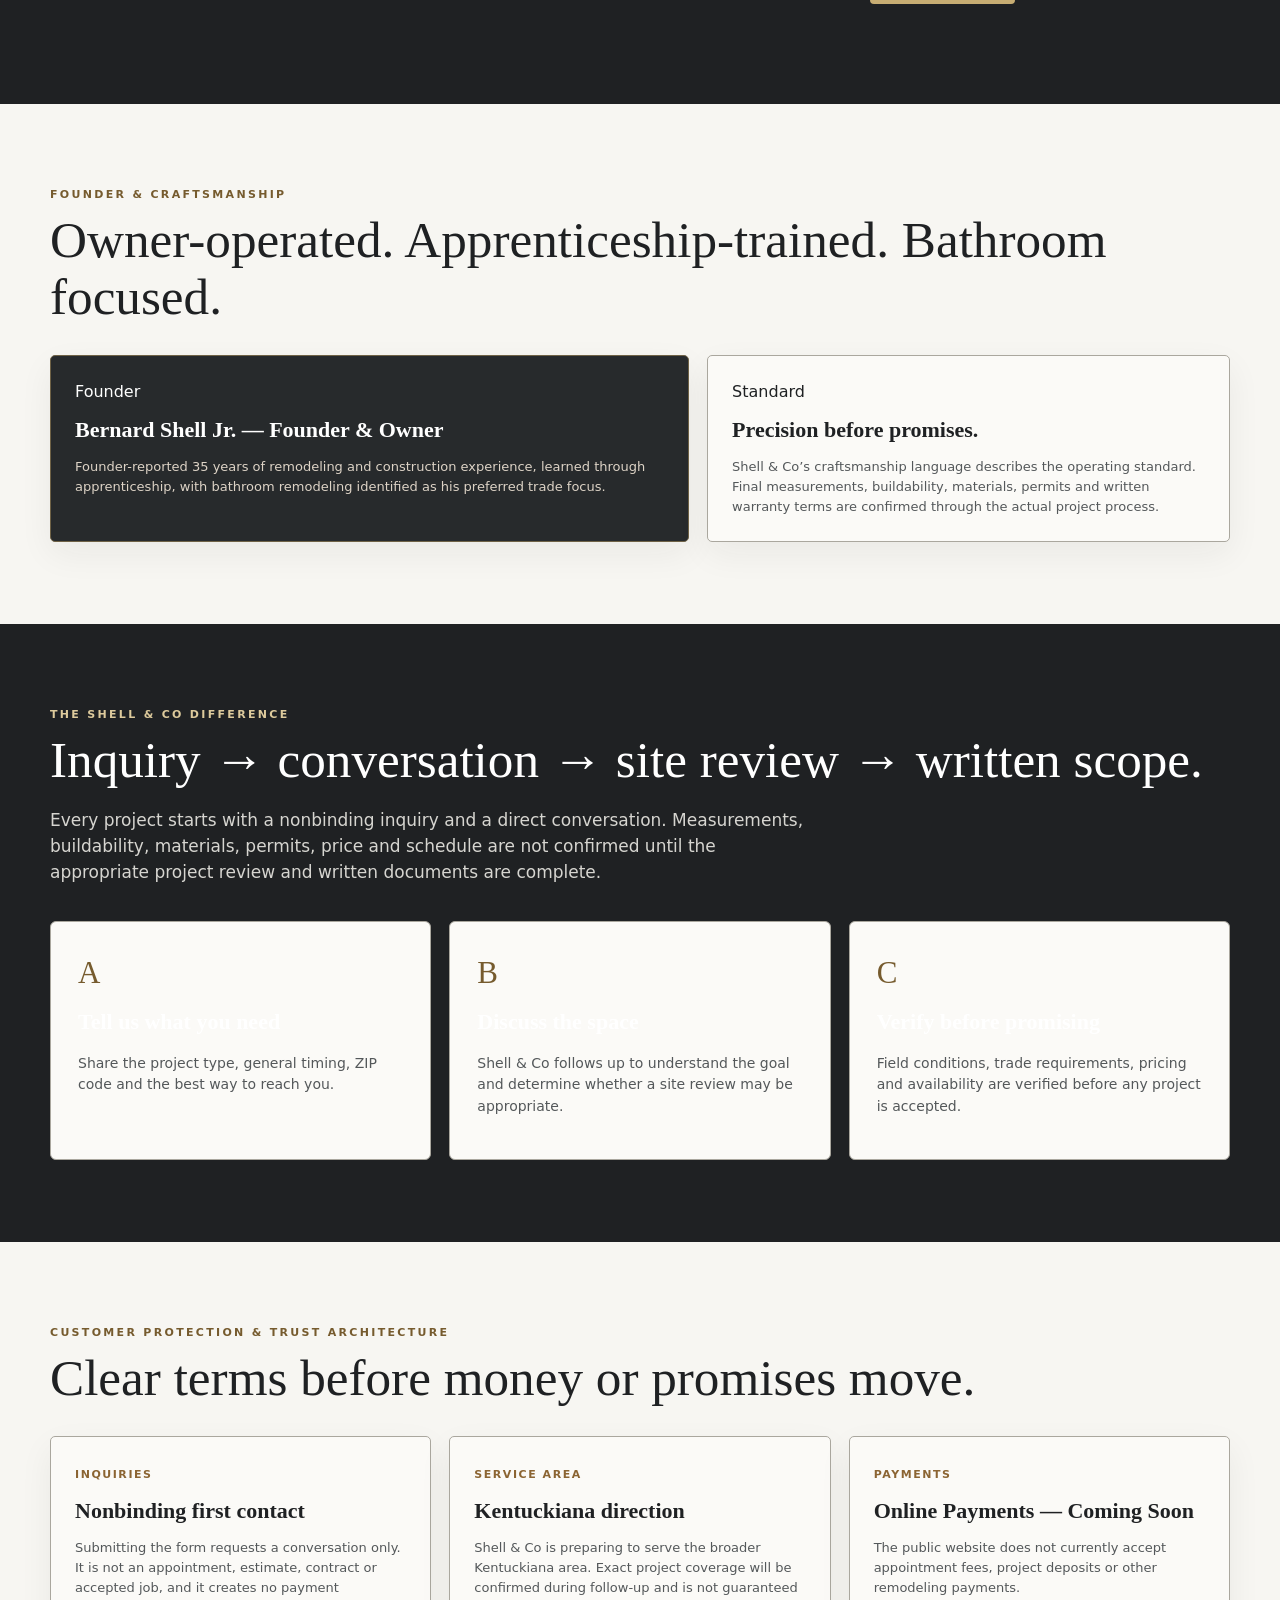
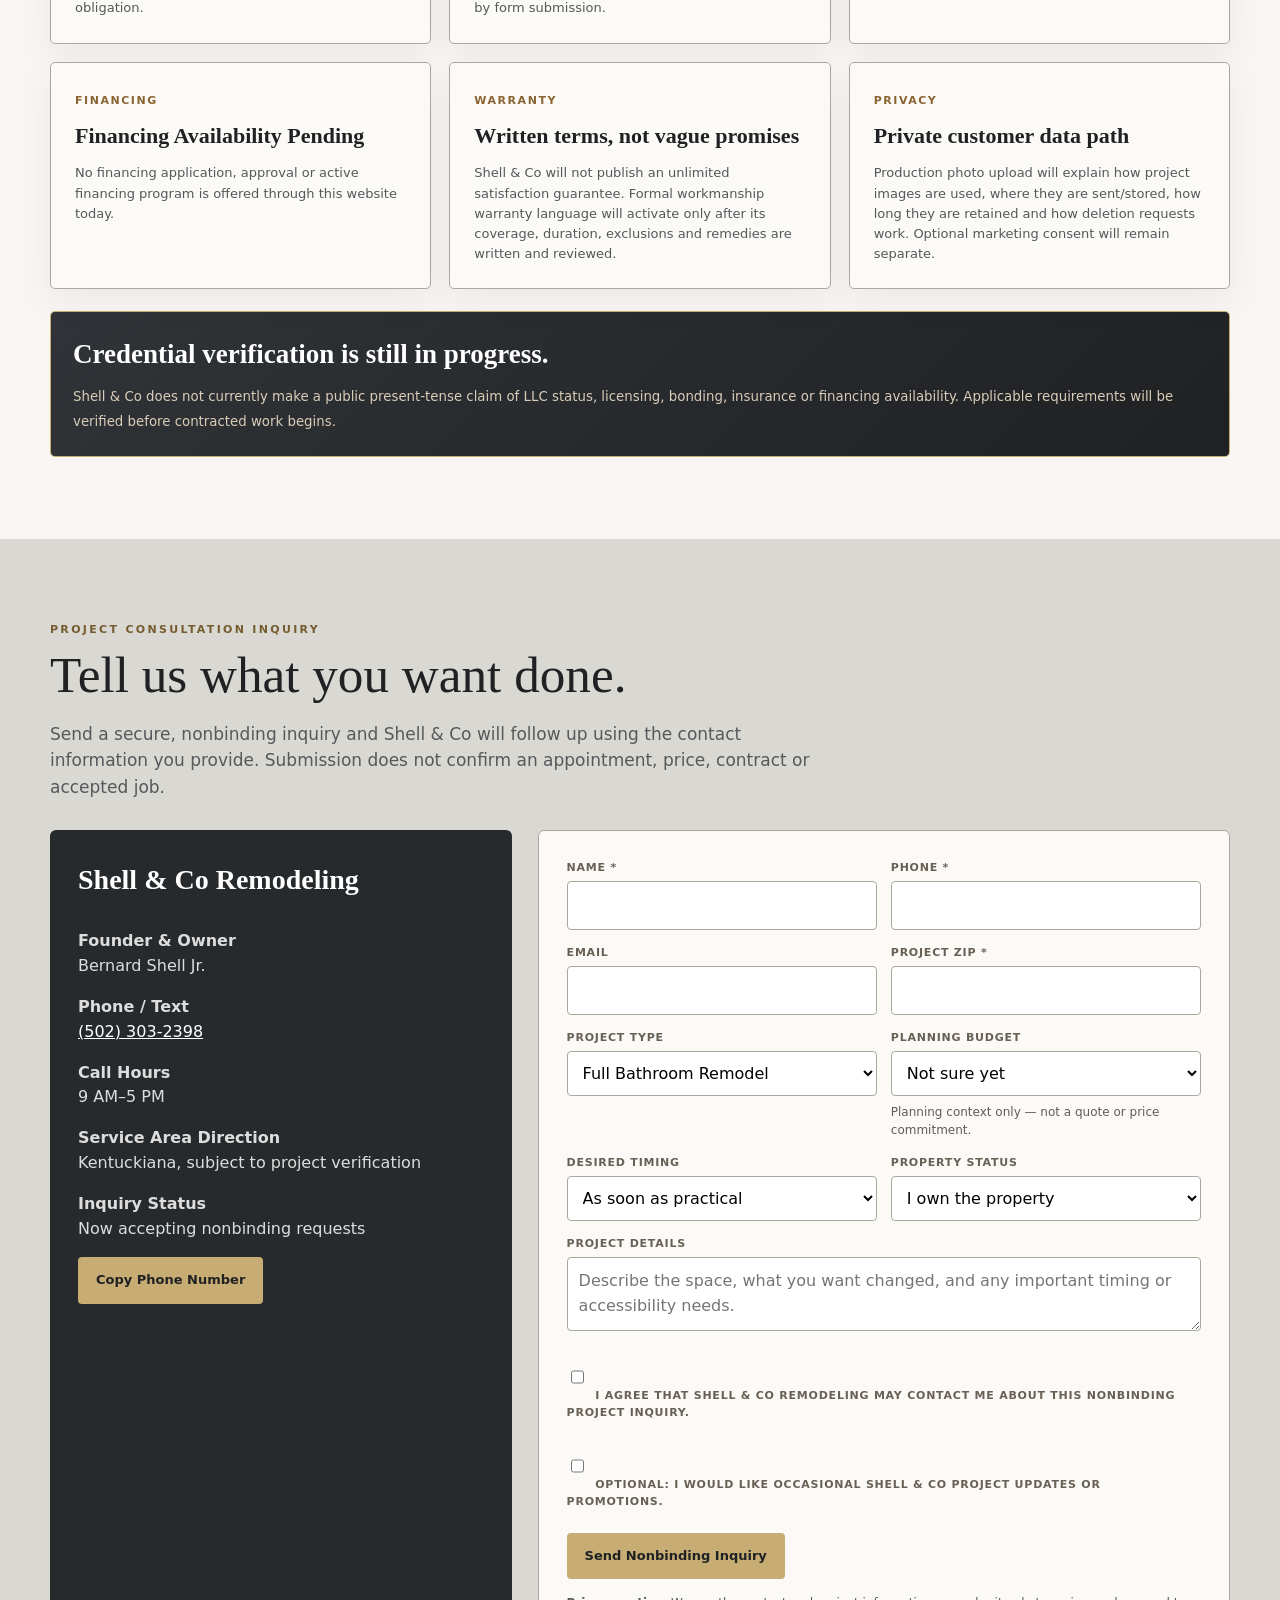
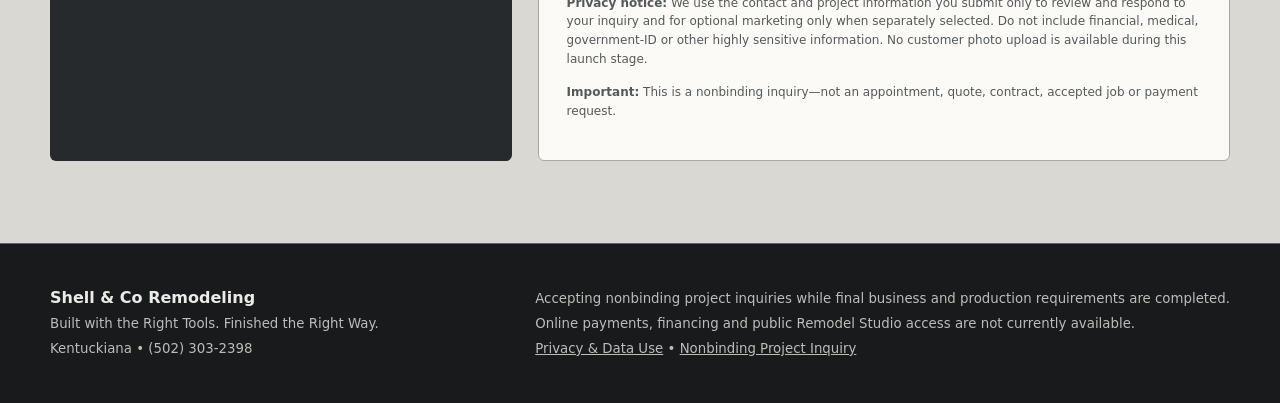
==== commit 8dbdf682: "Implement BR03 consumer Studio and staff operations UI" ====
--- a/index.html
+++ b/index.html
@@ -107,7 +107,7 @@
 <section class="section sand" id="studio"><div class="wrap">
 <div class="eyebrow">Shell &amp; Co Remodel Studio™</div><h2>Upload the space. Shape the vision.</h2>
 <p class="lead">The Remodel Studio is being prepared as a guided concept-planning experience. Public photo upload and AI generation remain closed until the privacy, payment, retention and production controls are fully verified.</p>
-<div class="launch-notice" id="studioLaunchNotice"><strong>Remodel Studio Early Access — Coming Soon</strong>No customer photos are accepted here today, and no control on this preview can trigger an AI generation or transmit a photo.</div>
+<div class="launch-notice" id="studioLaunchNotice"><strong>Remodel Studio Early Access — Coming Soon</strong>No customer photos are accepted here today, and no control on this preview can trigger an AI generation or transmit a photo. <a href="studio.html">Explore the private Studio experience</a></div>
 <div class="studio-shell public-preview" aria-label="Remodel Studio coming-soon preview">
 <div class="studio-head"><strong>Remodel Studio Preview</strong><span>Public upload closed • OpenAI gate closed</span></div>
 <div class="studio-grid">
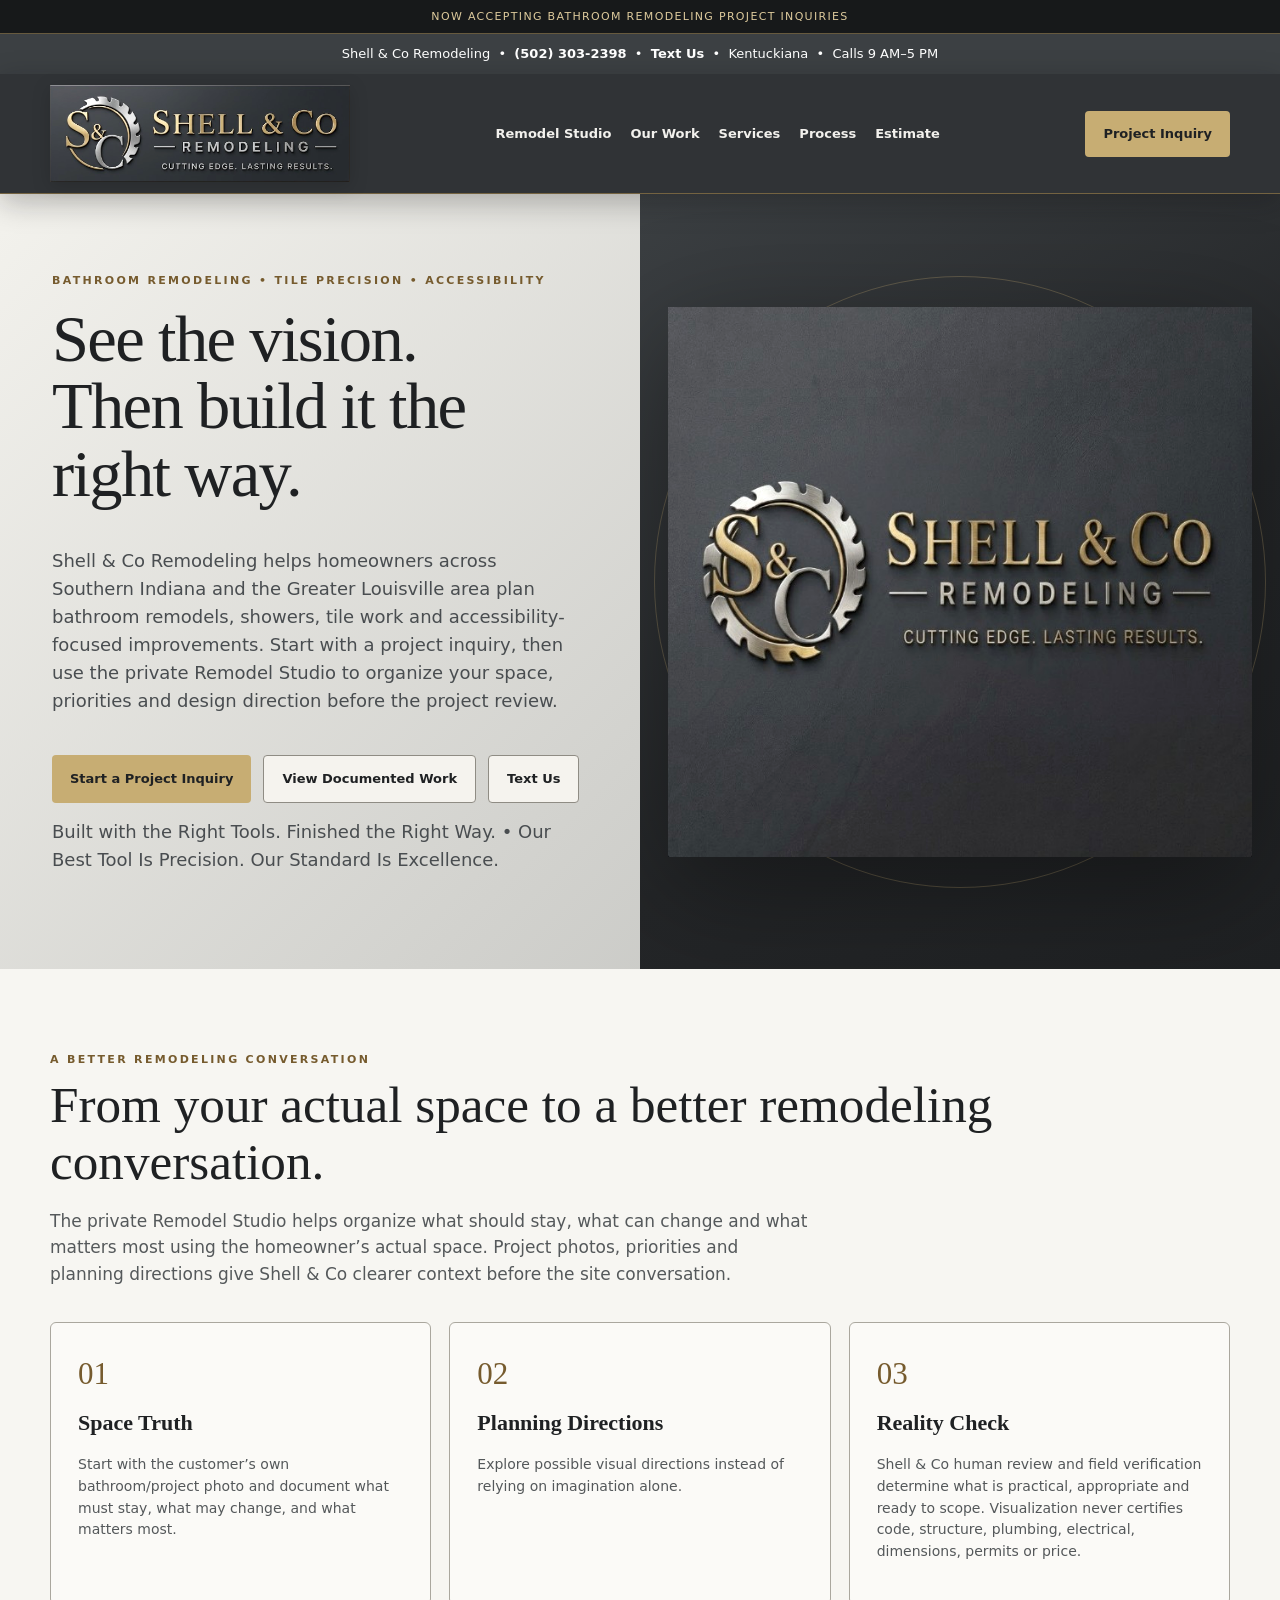
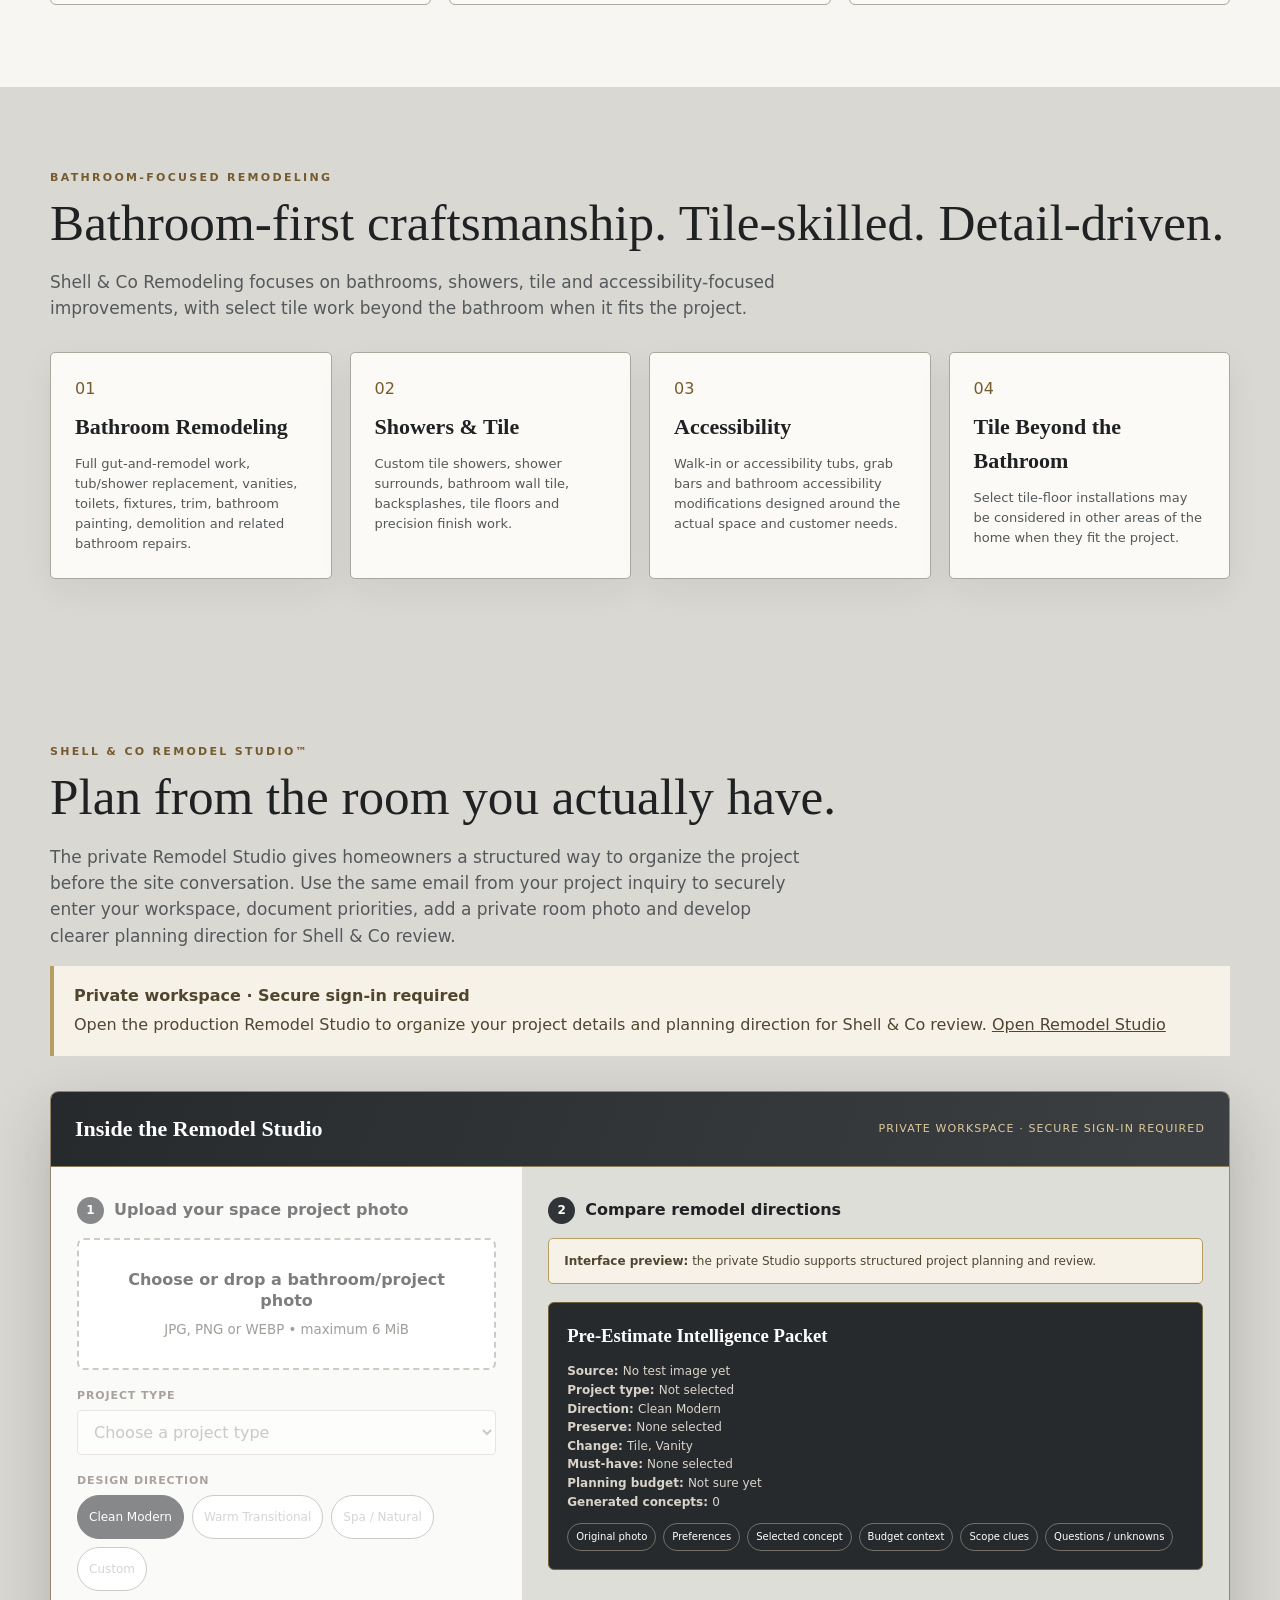
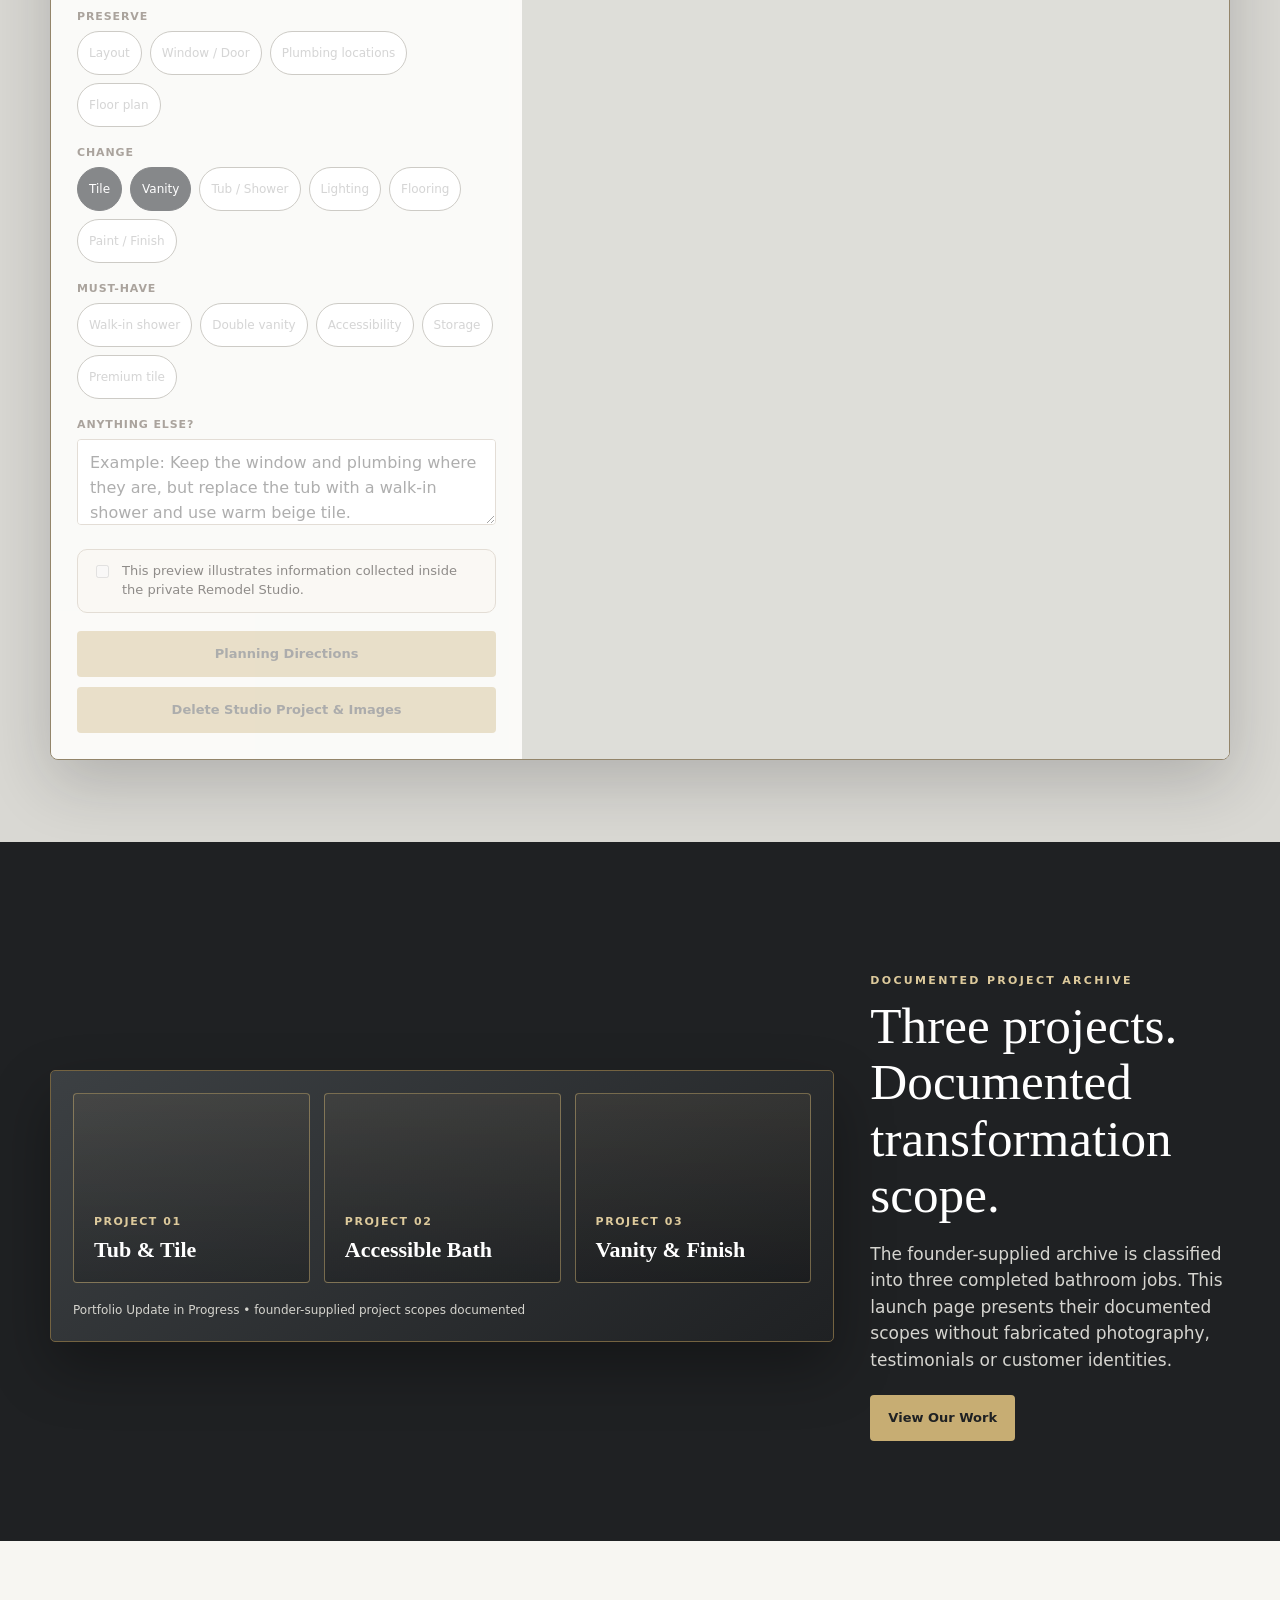
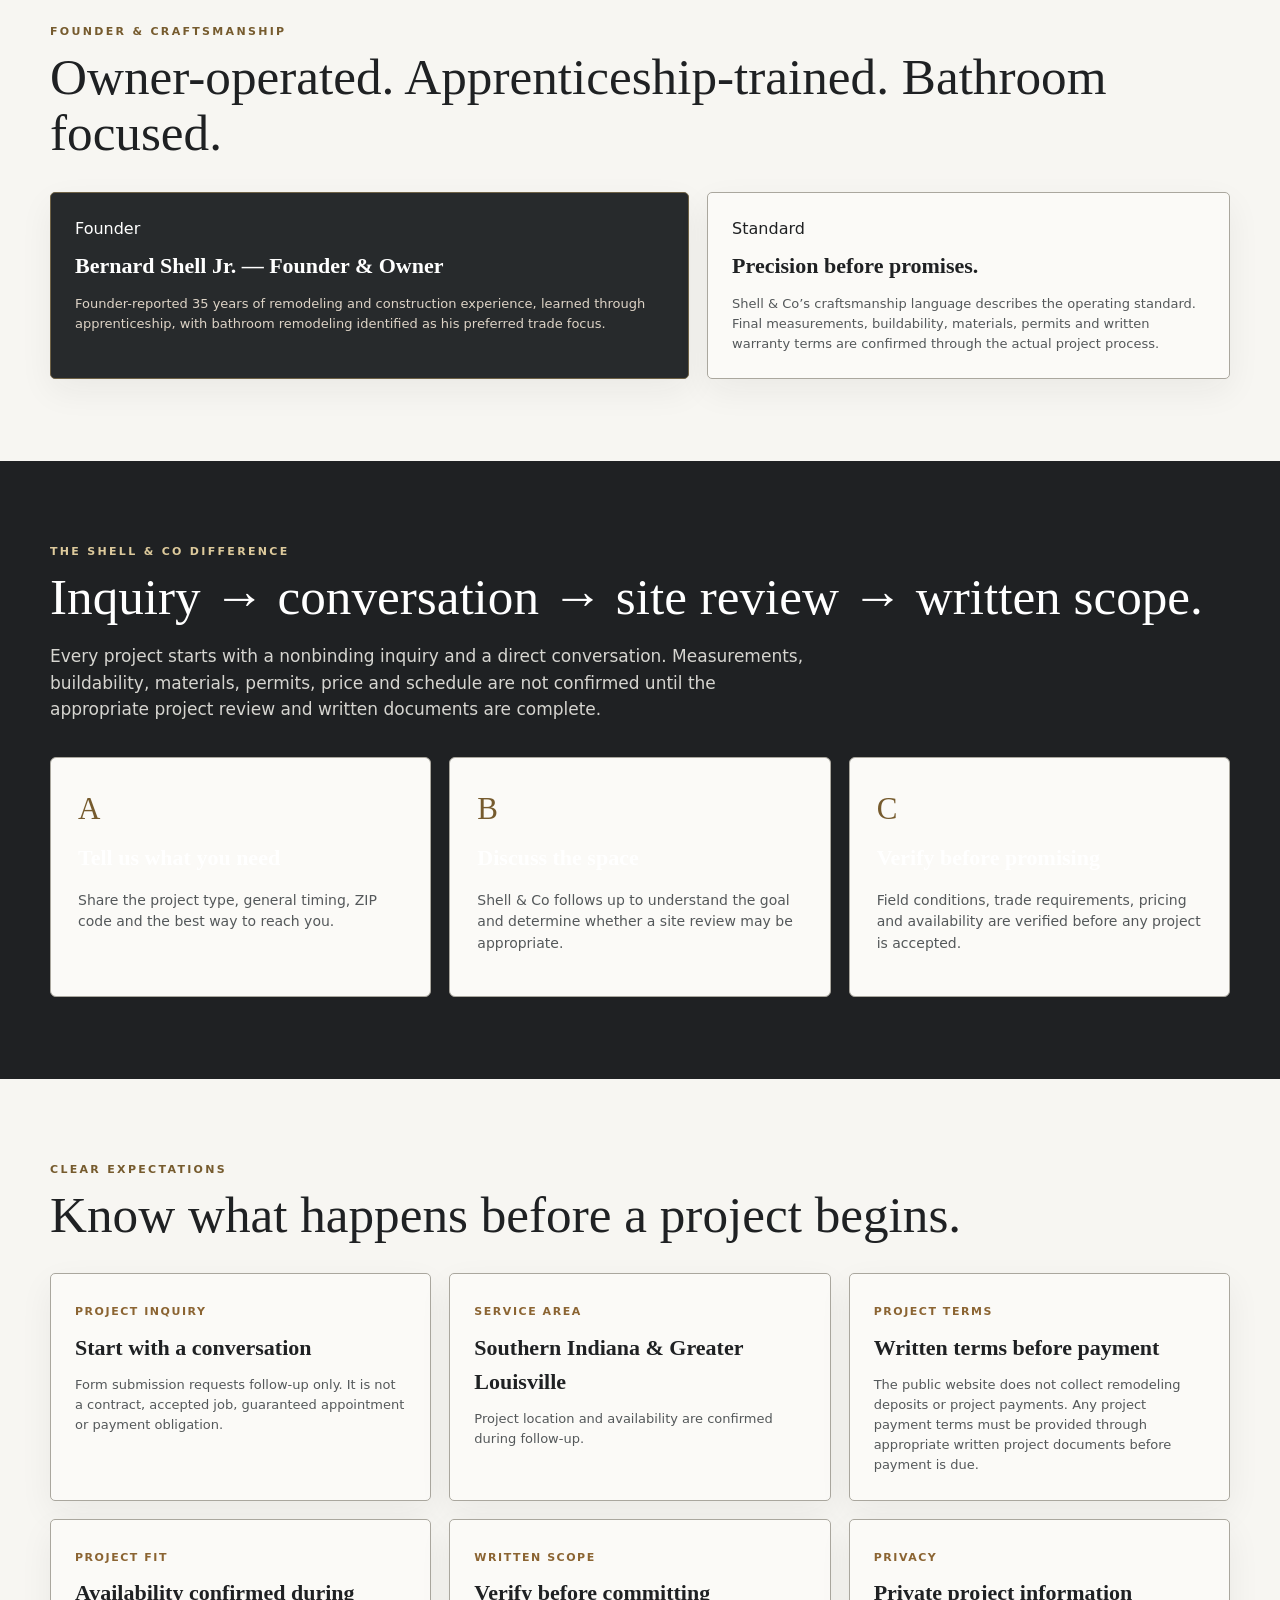
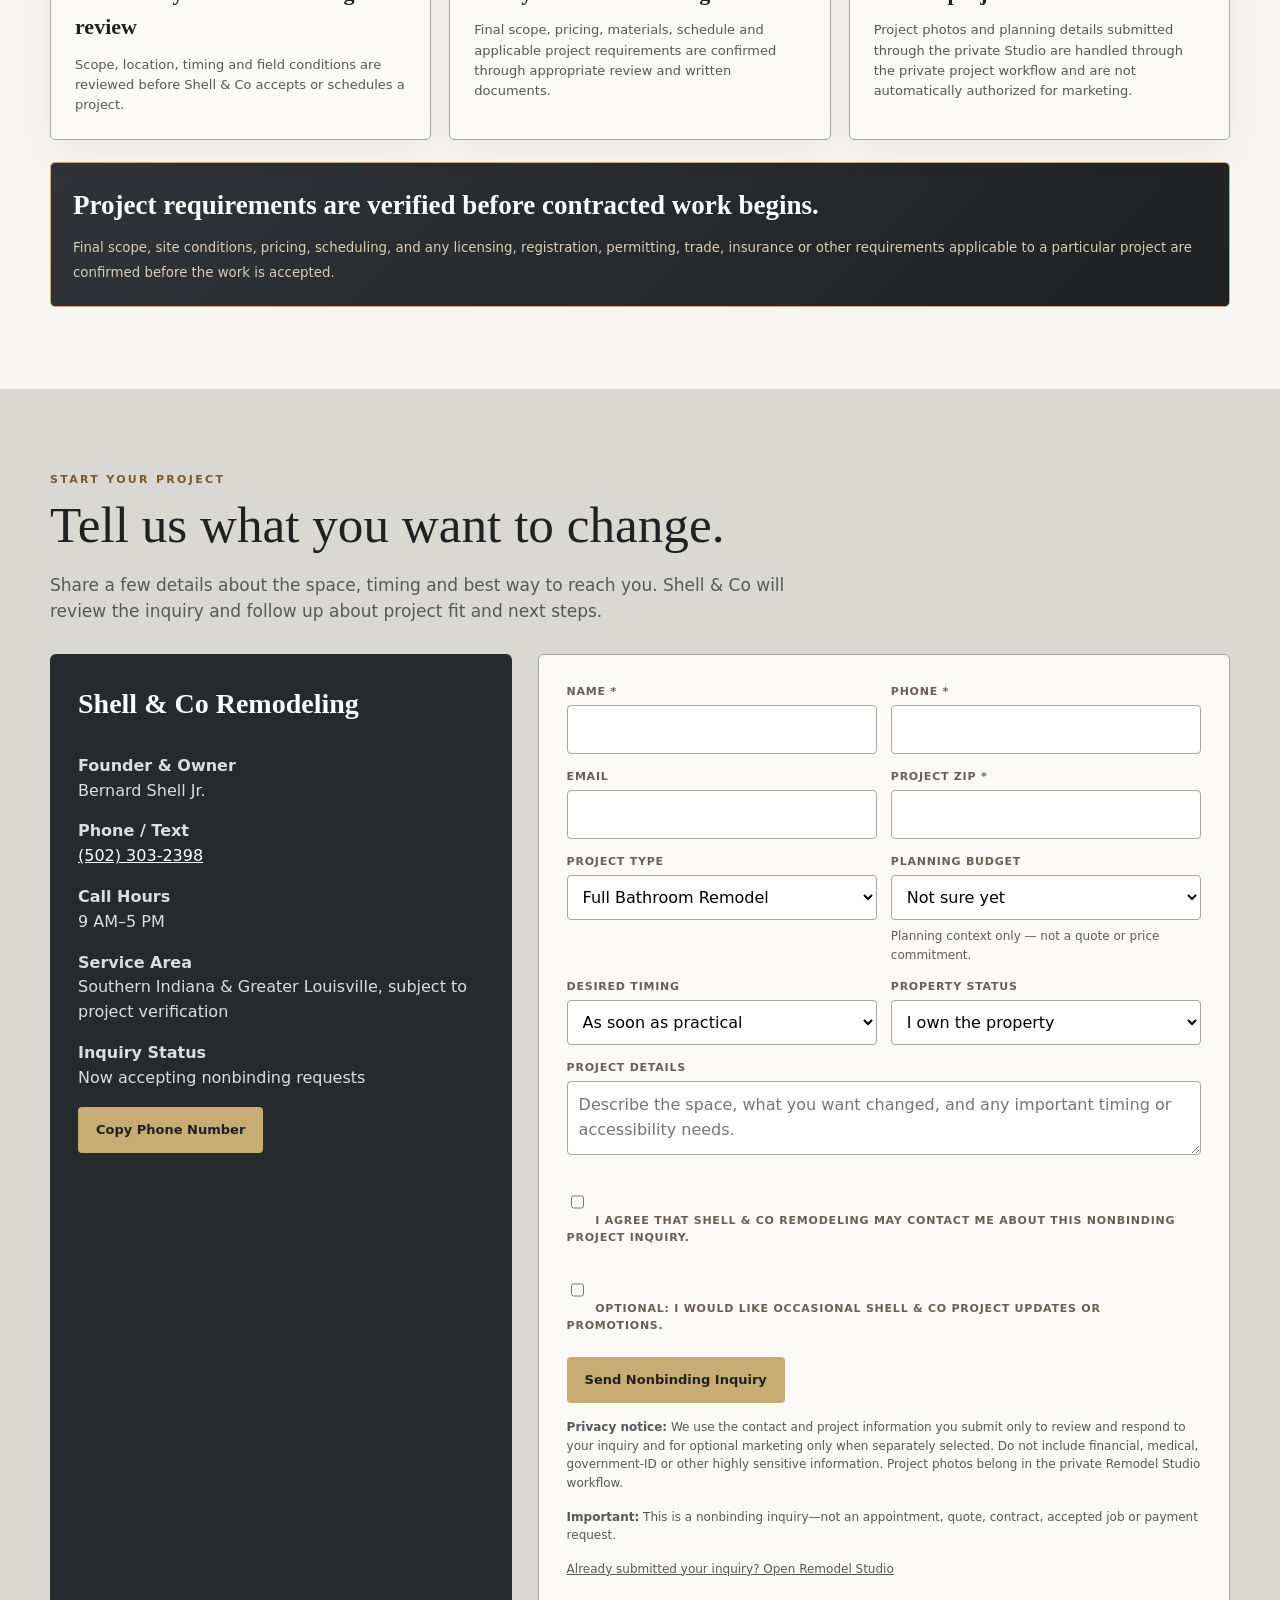
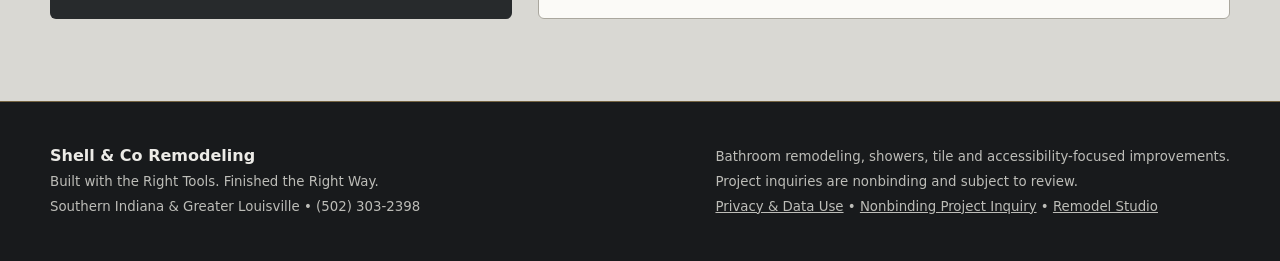
==== commit 3f51371a: "feat(site): align production marketing with live Remodel Studio" ====
--- a/index.html
+++ b/index.html
@@ -4,7 +4,7 @@
 <meta charset="utf-8">
 <meta name="viewport" content="width=device-width,initial-scale=1">
 <title>Shell & Co Remodeling — Bathroom Remodeling, Tile & Remodel Studio</title>
-<meta name="description" content="Shell & Co Remodeling is preparing to serve Kentuckiana homeowners with bathroom remodeling, showers, tile, accessibility improvements, flooring and related remodeling. Submit a nonbinding project inquiry.">
+<meta name="description" content="Bathroom remodeling, showers, tile and accessibility-focused improvements for homeowners across Southern Indiana and the Greater Louisville area. Submit a project inquiry or enter the private Shell & Co Remodel Studio.">
 <meta name="robots" content="index,follow">
 <link rel="canonical" href="https://shellremodeling.com/">
 <meta property="og:type" content="website">
@@ -63,55 +63,55 @@
 @media(max-width:560px){.service-grid,.project-archive-board{grid-template-columns:1fr}.archive-project{min-height:130px}.mobile-contact-dock{position:fixed;z-index:1000;display:grid;grid-template-columns:repeat(3,1fr);left:0;right:0;bottom:0;background:#181817;border-top:1px solid #c6a778;padding:7px}.mobile-contact-dock a{color:#fff;text-decoration:none;text-align:center;font-size:11px;font-weight:800;text-transform:uppercase;letter-spacing:.08em;padding:11px 5px;border-right:1px solid #4d4943}.mobile-contact-dock a:last-child{border-right:0;background:#c6a778;color:#181817}.footer{padding-bottom:78px}}
 </style>
 <link rel="stylesheet" href="assets/brand-theme.css?v=20260819-1">
-<script type="application/ld+json">{"@context":"https://schema.org","@type":"HomeAndConstructionBusiness","name":"Shell & Co Remodeling","url":"https://shellremodeling.com/","telephone":"+1-502-303-2398","areaServed":"Kentuckiana","description":"Bathroom remodeling, showers, tile, accessibility improvements, flooring and related residential remodeling. Currently accepting nonbinding project inquiries while final launch requirements are completed."}</script>
+<script type="application/ld+json">{"@context":"https://schema.org","@type":"HomeAndConstructionBusiness","name":"Shell & Co Remodeling","url":"https://shellremodeling.com/","telephone":"+1-502-303-2398","areaServed":"Southern Indiana and the Greater Louisville area","description":"Bathroom remodeling, showers, tile and accessibility-focused improvements for homeowners across Southern Indiana and the Greater Louisville area. Submit a project inquiry or enter the private Shell & Co Remodel Studio."}</script>
 </head>
 <body>
-<div class="prototype-bar">Now Accepting Nonbinding Project Inquiries</div>
+<div class="prototype-bar">Now Accepting Bathroom Remodeling Project Inquiries</div>
 <div class="contact-bar">Shell &amp; Co Remodeling &nbsp;•&nbsp; <a href="tel:+15023032398">(502) 303-2398</a> &nbsp;•&nbsp; <a href="sms:+15023032398">Text Us</a> &nbsp;•&nbsp; Kentuckiana &nbsp;•&nbsp; Calls 9 AM–5 PM</div>
 <header class="site-header"><div class="wrap nav">
 <a class="brand" href="#top"><img class="brand-logo brand-logo-horizontal" src="assets/brand/shellco-nav-header.png" alt="Shell & Co Remodeling — Cutting Edge. Lasting Results."></a>
 <nav class="nav-links" aria-label="Primary"><a href="#studio">Remodel Studio</a><a href="our-work.html">Our Work</a><a href="#services">Services</a><a href="#process">Process</a><a href="#estimate">Estimate</a></nav>
-<details class="mobile-menu"><summary>Menu</summary><nav aria-label="Mobile primary"><a href="#services">Services</a><a href="our-work.html">Our Work</a><a href="#process">Process</a><a href="#studio">Studio — Coming Soon</a><a href="#estimate">Project Inquiry</a></nav></details>
+<details class="mobile-menu"><summary>Menu</summary><nav aria-label="Mobile primary"><a href="#services">Services</a><a href="our-work.html">Our Work</a><a href="#process">Process</a><a href="studio.html">Remodel Studio</a><a href="#estimate">Project Inquiry</a></nav></details>
 <a class="button" href="#estimate">Project Inquiry</a>
 </div></header>
 <main id="top">
 <section class="hero"><div class="hero-copy">
 <div class="eyebrow">Bathroom Remodeling • Tile Precision • Accessibility</div>
 <h1>See the vision.<br>Then build it the right way.</h1>
-<p>Shell &amp; Co Remodeling is preparing to serve homeowners throughout the Kentuckiana area. We are currently accepting nonbinding project inquiries while final launch requirements are completed.</p>
-<div class="hero-actions"><a class="button" href="#estimate">Request a Project Consultation</a><a class="button light" href="our-work.html">View Documented Work</a><a class="button light" href="sms:+15023032398">Text Us</a></div>
+<p>Shell &amp; Co Remodeling helps homeowners across Southern Indiana and the Greater Louisville area plan bathroom remodels, showers, tile work and accessibility-focused improvements. Start with a project inquiry, then use the private Remodel Studio to organize your space, priorities and design direction before the project review.</p>
+<div class="hero-actions"><a class="button" href="#estimate">Start a Project Inquiry</a><a class="button light" href="our-work.html">View Documented Work</a><a class="button light" href="sms:+15023032398">Text Us</a></div>
 <p class="research-note">Built with the Right Tools. Finished the Right Way. • Our Best Tool Is Precision. Our Standard Is Excellence.</p>
 </div><div class="hero-visual" aria-hidden="true"><img class="hero-brand-mark" src="assets/brand/shellco-hero-logo.jpg" alt=""></div></section>
 
 <section class="section white" id="difference"><div class="wrap">
-<div class="eyebrow">Not Just Another Contact Form</div><h2>From a homeowner photo to a contractor-ready conversation.</h2>
-<p class="lead">The Remodel Studio direction uses visualization as the first step in a governed pre-estimate workflow: capture the actual space, preserve what matters, identify desired changes, compare concepts, flag uncertainty, and give the contractor useful project intelligence before the first site visit.</p>
+<div class="eyebrow">A Better Remodeling Conversation</div><h2>From your actual space to a better remodeling conversation.</h2>
+<p class="lead">The private Remodel Studio helps organize what should stay, what can change and what matters most using the homeowner’s actual space. Project photos, priorities and planning directions give Shell &amp; Co clearer context before the site conversation.</p>
 <div class="feature-grid">
 <article class="feature"><span class="num">01</span><h3>Space Truth</h3><p>Start with the customer’s own bathroom/project photo and document what must stay, what may change, and what matters most.</p></article>
-<article class="feature"><span class="num">02</span><h3>Multiple Directions</h3><p>Explore distinct remodel concepts instead of asking the homeowner to imagine the finished room from words alone.</p></article>
-<article class="feature"><span class="num">03</span><h3>Reality Check</h3><p>Separate inspiration from buildability. Visualization never certifies code, structure, plumbing, electrical, dimensions, price or permits.</p></article>
+<article class="feature"><span class="num">02</span><h3>Planning Directions</h3><p>Explore possible visual directions instead of relying on imagination alone.</p></article>
+<article class="feature"><span class="num">03</span><h3>Reality Check</h3><p>Shell &amp; Co human review and field verification determine what is practical, appropriate and ready to scope. Visualization never certifies code, structure, plumbing, electrical, dimensions, permits or price.</p></article>
 </div>
 </div></section>
 
 <section class="section sand" id="services"><div class="wrap">
-<div class="eyebrow">Founder-Selected Service Direction</div><h2>Bathroom-first. Tile-skilled. Not a generic flooring company.</h2>
-<p class="lead">Shell &amp; Co is focused on bathroom transformation, shower and tile craftsmanship, accessibility improvements and related repair work. Tile installation may also extend beyond the bathroom when it fits the project.</p>
+<div class="eyebrow">Bathroom-Focused Remodeling</div><h2>Bathroom-first craftsmanship. Tile-skilled. Detail-driven.</h2>
+<p class="lead">Shell &amp; Co Remodeling focuses on bathrooms, showers, tile and accessibility-focused improvements, with select tile work beyond the bathroom when it fits the project.</p>
 <div class="service-grid">
 <article class="service-card"><span class="num">01</span><h3>Bathroom Remodeling</h3><p>Full gut-and-remodel work, tub/shower replacement, vanities, toilets, fixtures, trim, bathroom painting, demolition and related bathroom repairs.</p></article>
 <article class="service-card"><span class="num">02</span><h3>Showers &amp; Tile</h3><p>Custom tile showers, shower surrounds, bathroom wall tile, backsplashes, tile floors and precision finish work.</p></article>
 <article class="service-card"><span class="num">03</span><h3>Accessibility</h3><p>Walk-in or accessibility tubs, grab bars and bathroom accessibility modifications designed around the actual space and customer needs.</p></article>
-<article class="service-card"><span class="num">04</span><h3>Tile Beyond the Bathroom</h3><p>Tile-floor installations may be accepted in other areas of the home. Shell &amp; Co is not positioning itself as a carpet, hardwood or broad all-material flooring company.</p></article>
+<article class="service-card"><span class="num">04</span><h3>Tile Beyond the Bathroom</h3><p>Select tile-floor installations may be considered in other areas of the home when they fit the project.</p></article>
 </div>
 </div></section>
 
 <section class="section sand" id="studio"><div class="wrap">
-<div class="eyebrow">Shell &amp; Co Remodel Studio™</div><h2>Upload the space. Shape the vision.</h2>
-<p class="lead">The Remodel Studio is being prepared as a guided concept-planning experience. Public photo upload and AI generation remain closed until the privacy, payment, retention and production controls are fully verified.</p>
-<div class="launch-notice" id="studioLaunchNotice"><strong>Remodel Studio Early Access — Coming Soon</strong>No customer photos are accepted here today, and no control on this preview can trigger an AI generation or transmit a photo. <a href="studio.html">Explore the private Studio experience</a></div>
-<div class="studio-shell public-preview" aria-label="Remodel Studio coming-soon preview">
-<div class="studio-head"><strong>Remodel Studio Preview</strong><span>Public upload closed • OpenAI gate closed</span></div>
+<div class="eyebrow">Shell &amp; Co Remodel Studio™</div><h2>Plan from the room you actually have.</h2>
+<p class="lead">The private Remodel Studio gives homeowners a structured way to organize the project before the site conversation. Use the same email from your project inquiry to securely enter your workspace, document priorities, add a private room photo and develop clearer planning direction for Shell &amp; Co review.</p>
+<div class="launch-notice" id="studioLaunchNotice"><strong>Private workspace · Secure sign-in required</strong>Open the production Remodel Studio to organize your project details and planning direction for Shell &amp; Co review. <a href="studio.html">Open Remodel Studio</a></div>
+<div class="studio-shell public-preview" aria-label="Remodel Studio interface preview">
+<div class="studio-head"><strong>Inside the Remodel Studio</strong><span>Private workspace · Secure sign-in required</span></div>
 <div class="studio-grid">
-<fieldset class="controls" disabled aria-label="Remodel Studio early-access controls">
+<fieldset class="controls" disabled aria-label="Remodel Studio interface preview controls">
 <div class="studio-upload-step">
 <div class="step-label"><i>1</i><span>Upload your space project photo</span></div>
 <label class="dropzone" id="dropzone" for="spacePhoto">
@@ -127,14 +127,14 @@
 <div class="field"><label>Change</label><div class="chips"><button type="button" class="chip active" data-group="change" data-value="Tile">Tile</button><button type="button" class="chip active" data-group="change" data-value="Vanity">Vanity</button><button type="button" class="chip" data-group="change" data-value="Tub / Shower">Tub / Shower</button><button type="button" class="chip" data-group="change" data-value="Lighting">Lighting</button><button type="button" class="chip" data-group="change" data-value="Flooring">Flooring</button><button type="button" class="chip" data-group="change" data-value="Paint / Finish">Paint / Finish</button></div></div>
 <div class="field"><label>Must-have</label><div class="chips"><button type="button" class="chip" data-group="must" data-value="Walk-in shower">Walk-in shower</button><button type="button" class="chip" data-group="must" data-value="Double vanity">Double vanity</button><button type="button" class="chip" data-group="must" data-value="Accessibility">Accessibility</button><button type="button" class="chip" data-group="must" data-value="Storage">Storage</button><button type="button" class="chip" data-group="must" data-value="Premium tile">Premium tile</button></div></div>
 <div class="field"><label for="vision">Anything else?</label><textarea id="vision" placeholder="Example: Keep the window and plumbing where they are, but replace the tub with a walk-in shower and use warm beige tile."></textarea></div>
-<label class="studio-consent"><input id="syntheticConsent" type="checkbox"> <span>I confirm this is a synthetic or expressly authorized test image. I will not upload a real customer photo during founder review.</span></label>
-<button class="button beige" id="checkoutBtn" type="button" style="display:none;width:100%;margin-top:18px" hidden>Start $19 Stripe Test Checkout</button>
-<button class="button" id="generateBtn" type="button" style="width:100%;margin-top:18px" disabled>Early Access — Coming Soon</button>
+<label class="studio-consent"><input id="syntheticConsent" type="checkbox"> <span>This preview illustrates information collected inside the private Remodel Studio.</span></label>
+<button class="button beige" id="checkoutBtn" type="button" style="display:none;width:100%;margin-top:18px" hidden>Continue in the private Studio</button>
+<button class="button" id="generateBtn" type="button" style="width:100%;margin-top:18px" disabled>Planning Directions</button>
 <button class="button beige" id="deleteStudioBtn" type="button" style="width:100%;margin-top:10px" hidden>Delete Studio Project &amp; Images</button>
 </fieldset>
 <div class="output">
 <div class="step-label"><i>2</i> Compare remodel directions</div>
-<div class="notice" id="generationStatus" role="status" aria-live="polite"><strong>Coming soon:</strong> customer photo upload and AI generation are disabled on the public site.</div>
+<div class="notice" id="generationStatus" role="status" aria-live="polite"><strong>Interface preview:</strong> the private Studio supports structured project planning and review.</div>
 <div id="concepts" hidden>
 <div class="concept-grid">
 <article class="concept" data-name="Concept A — Clean Modern"><button class="concept-select" type="button">Select</button><div class="concept-art"><span>Concept A — waiting</span></div><div class="concept-copy"><strong>Clean Modern</strong><p>High-contrast fixtures, clean geometry, simplified surfaces.</p></div></article>
@@ -153,18 +153,18 @@
 
 <section class="section dark" id="process"><div class="wrap"><div class="eyebrow">The Shell & Co Difference</div><h2>Inquiry → conversation → site review → written scope.</h2><p class="lead">Every project starts with a nonbinding inquiry and a direct conversation. Measurements, buildability, materials, permits, price and schedule are not confirmed until the appropriate project review and written documents are complete.</p><div class="feature-grid"><article class="feature"><span class="num">A</span><h3>Tell us what you need</h3><p>Share the project type, general timing, ZIP code and the best way to reach you.</p></article><article class="feature"><span class="num">B</span><h3>Discuss the space</h3><p>Shell &amp; Co follows up to understand the goal and determine whether a site review may be appropriate.</p></article><article class="feature"><span class="num">C</span><h3>Verify before promising</h3><p>Field conditions, trade requirements, pricing and availability are verified before any project is accepted.</p></article></div></div></section>
 
-<section class="section white"><div class="wrap"><div class="eyebrow">Customer Protection & Trust Architecture</div><h2>Clear terms before money or promises move.</h2><div class="policy-grid">
-<article class="policy-card"><span class="policy-kicker">Inquiries</span><h3>Nonbinding first contact</h3><p>Submitting the form requests a conversation only. It is not an appointment, estimate, contract or accepted job, and it creates no payment obligation.</p></article>
-<article class="policy-card"><span class="policy-kicker">Service Area</span><h3>Kentuckiana direction</h3><p>Shell &amp; Co is preparing to serve the broader Kentuckiana area. Exact project coverage will be confirmed during follow-up and is not guaranteed by form submission.</p></article>
-<article class="policy-card"><span class="policy-kicker">Payments</span><h3>Online Payments — Coming Soon</h3><p>The public website does not currently accept appointment fees, project deposits or other remodeling payments.</p></article>
-<article class="policy-card"><span class="policy-kicker">Financing</span><h3>Financing Availability Pending</h3><p>No financing application, approval or active financing program is offered through this website today.</p></article>
-<article class="policy-card"><span class="policy-kicker">Warranty</span><h3>Written terms, not vague promises</h3><p>Shell &amp; Co will not publish an unlimited satisfaction guarantee. Formal workmanship warranty language will activate only after its coverage, duration, exclusions and remedies are written and reviewed.</p></article>
-<article class="policy-card"><span class="policy-kicker">Privacy</span><h3>Private customer data path</h3><p>Production photo upload will explain how project images are used, where they are sent/stored, how long they are retained and how deletion requests work. Optional marketing consent will remain separate.</p></article>
+<section class="section white"><div class="wrap"><div class="eyebrow">Clear Expectations</div><h2>Know what happens before a project begins.</h2><div class="policy-grid">
+<article class="policy-card"><span class="policy-kicker">Project Inquiry</span><h3>Start with a conversation</h3><p>Form submission requests follow-up only. It is not a contract, accepted job, guaranteed appointment or payment obligation.</p></article>
+<article class="policy-card"><span class="policy-kicker">Service Area</span><h3>Southern Indiana &amp; Greater Louisville</h3><p>Project location and availability are confirmed during follow-up.</p></article>
+<article class="policy-card"><span class="policy-kicker">Project Terms</span><h3>Written terms before payment</h3><p>The public website does not collect remodeling deposits or project payments. Any project payment terms must be provided through appropriate written project documents before payment is due.</p></article>
+<article class="policy-card"><span class="policy-kicker">Project Fit</span><h3>Availability confirmed during review</h3><p>Scope, location, timing and field conditions are reviewed before Shell &amp; Co accepts or schedules a project.</p></article>
+<article class="policy-card"><span class="policy-kicker">Written Scope</span><h3>Verify before committing</h3><p>Final scope, pricing, materials, schedule and applicable project requirements are confirmed through appropriate review and written documents.</p></article>
+<article class="policy-card"><span class="policy-kicker">Privacy</span><h3>Private project information</h3><p>Project photos and planning details submitted through the private Studio are handled through the private project workflow and are not automatically authorized for marketing.</p></article>
 </div>
-<div class="launch-standard"><strong>Credential verification is still in progress.</strong><small>Shell &amp; Co does not currently make a public present-tense claim of LLC status, licensing, bonding, insurance or financing availability. Applicable requirements will be verified before contracted work begins.</small></div>
+<div class="launch-standard"><strong>Project requirements are verified before contracted work begins.</strong><small>Final scope, site conditions, pricing, scheduling, and any licensing, registration, permitting, trade, insurance or other requirements applicable to a particular project are confirmed before the work is accepted.</small></div>
 </div></section>
 
-<section class="section sand" id="estimate"><div class="wrap"><div class="eyebrow">Project Consultation Inquiry</div><h2>Tell us what you want done.</h2><p class="lead">Send a secure, nonbinding inquiry and Shell &amp; Co will follow up using the contact information you provide. Submission does not confirm an appointment, price, contract or accepted job.</p><div class="estimate"><aside class="contact-card"><h3>Shell &amp; Co Remodeling</h3><p><strong>Founder &amp; Owner</strong><br>Bernard Shell Jr.</p><p><strong>Phone / Text</strong><br><a href="tel:+15023032398">(502) 303-2398</a></p><p><strong>Call Hours</strong><br>9 AM–5 PM</p><p><strong>Service Area Direction</strong><br>Kentuckiana, subject to project verification</p><p><strong>Inquiry Status</strong><br>Now accepting nonbinding requests</p><p><button class="button beige" id="copyPhone" type="button">Copy Phone Number</button></p></aside>
+<section class="section sand" id="estimate"><div class="wrap"><div class="eyebrow">Start Your Project</div><h2>Tell us what you want to change.</h2><p class="lead">Share a few details about the space, timing and best way to reach you. Shell &amp; Co will review the inquiry and follow up about project fit and next steps.</p><div class="estimate"><aside class="contact-card"><h3>Shell &amp; Co Remodeling</h3><p><strong>Founder &amp; Owner</strong><br>Bernard Shell Jr.</p><p><strong>Phone / Text</strong><br><a href="tel:+15023032398">(502) 303-2398</a></p><p><strong>Call Hours</strong><br>9 AM–5 PM</p><p><strong>Service Area</strong><br>Southern Indiana &amp; Greater Louisville, subject to project verification</p><p><strong>Inquiry Status</strong><br>Now accepting nonbinding requests</p><p><button class="button beige" id="copyPhone" type="button">Copy Phone Number</button></p></aside>
 <form class="form-card" id="estimateForm"><div class="form-grid">
 <div><label for="name">Name *</label><input id="name" name="name" required autocomplete="name"></div>
 <div><label for="phone">Phone *</label><input id="phone" name="phone" required type="tel" autocomplete="tel"></div>
@@ -179,9 +179,9 @@
 <input type="hidden" id="formStartedAt" name="startedAt" value="">
 <div class="full"><label><input type="checkbox" name="contactConsent" required style="width:auto;margin-right:7px"> I agree that Shell &amp; Co Remodeling may contact me about this nonbinding project inquiry.</label></div>
 <div class="full"><label><input type="checkbox" name="marketingConsent" style="width:auto;margin-right:7px"> Optional: I would like occasional Shell &amp; Co project updates or promotions.</label></div>
-</div><button class="button" id="estimateSubmit" type="submit" style="margin-top:18px">Send Nonbinding Inquiry</button><p class="research-note"><strong>Privacy notice:</strong> We use the contact and project information you submit only to review and respond to your inquiry and for optional marketing only when separately selected. Do not include financial, medical, government-ID or other highly sensitive information. No customer photo upload is available during this launch stage.</p><p class="research-note"><strong>Important:</strong> This is a nonbinding inquiry—not an appointment, quote, contract, accepted job or payment request.</p><div class="form-result" id="formResult" role="status" aria-live="polite"></div></form></div></div></section>
+</div><button class="button" id="estimateSubmit" type="submit" style="margin-top:18px">Send Nonbinding Inquiry</button><p class="research-note"><strong>Privacy notice:</strong> We use the contact and project information you submit only to review and respond to your inquiry and for optional marketing only when separately selected. Do not include financial, medical, government-ID or other highly sensitive information. Project photos belong in the private Remodel Studio workflow.</p><p class="research-note"><strong>Important:</strong> This is a nonbinding inquiry—not an appointment, quote, contract, accepted job or payment request.</p><div class="form-result" id="formResult" role="status" aria-live="polite"></div><p class="research-note"><a href="studio.html">Already submitted your inquiry? Open Remodel Studio</a></p></form></div></div></section>
 </main>
-<footer class="footer"><div class="wrap footer-grid"><div><strong>Shell &amp; Co Remodeling</strong><br><small>Built with the Right Tools. Finished the Right Way.<br>Kentuckiana • (502) 303-2398</small></div><div><small>Accepting nonbinding project inquiries while final business and production requirements are completed.<br>Online payments, financing and public Remodel Studio access are not currently available.<br><a href="privacy.html">Privacy &amp; Data Use</a> • <a href="#estimate">Nonbinding Project Inquiry</a></small></div></div></footer>
+<footer class="footer"><div class="wrap footer-grid"><div><strong>Shell &amp; Co Remodeling</strong><br><small>Built with the Right Tools. Finished the Right Way.<br>Southern Indiana &amp; Greater Louisville • (502) 303-2398</small></div><div><small>Bathroom remodeling, showers, tile and accessibility-focused improvements.<br>Project inquiries are nonbinding and subject to review.<br><a href="privacy.html">Privacy &amp; Data Use</a> • <a href="#estimate">Nonbinding Project Inquiry</a> • <a href="studio.html">Remodel Studio</a></small></div></div></footer>
 <div class="mobile-contact-dock" aria-label="Quick contact"><a href="tel:+15023032398">Call</a><a href="sms:+15023032398">Text</a><a href="#estimate">Estimate</a></div>
 <script src="assets/app.js?v=20260823-2"></script>
 </body></html>
